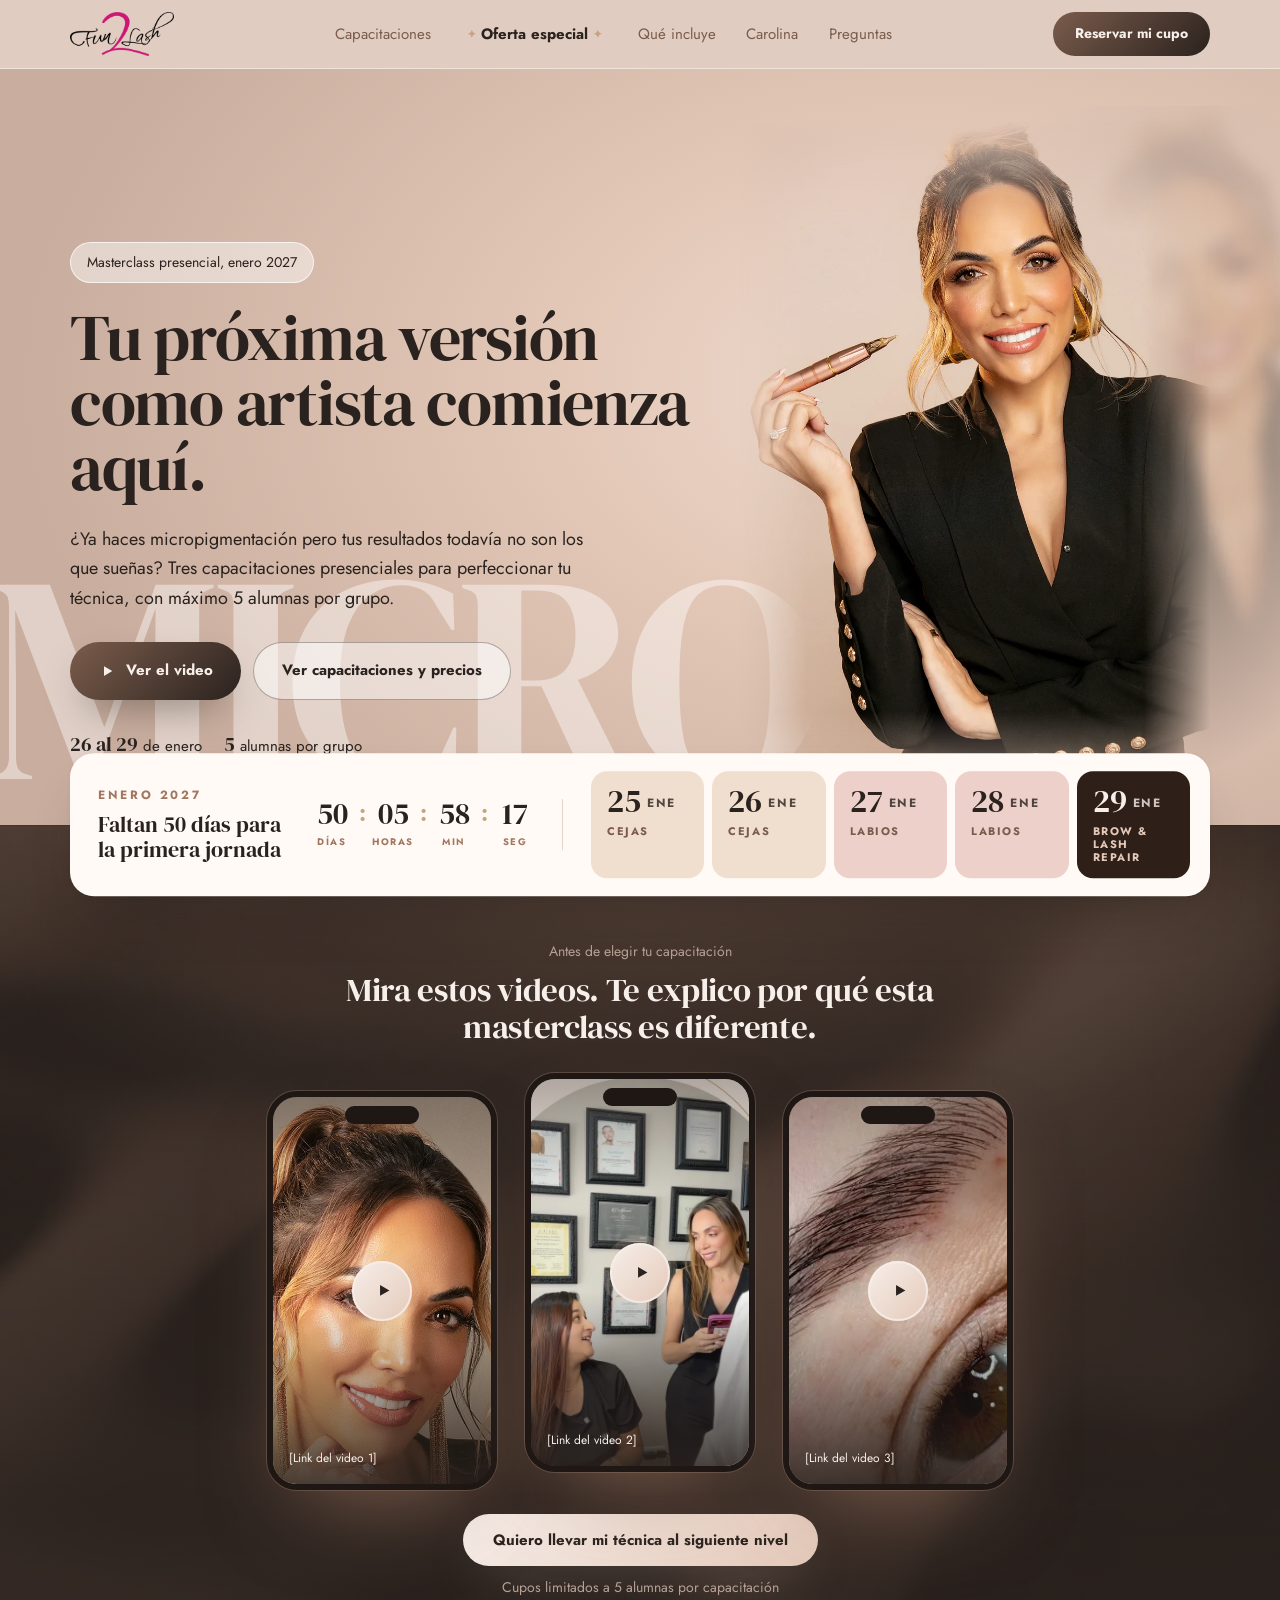
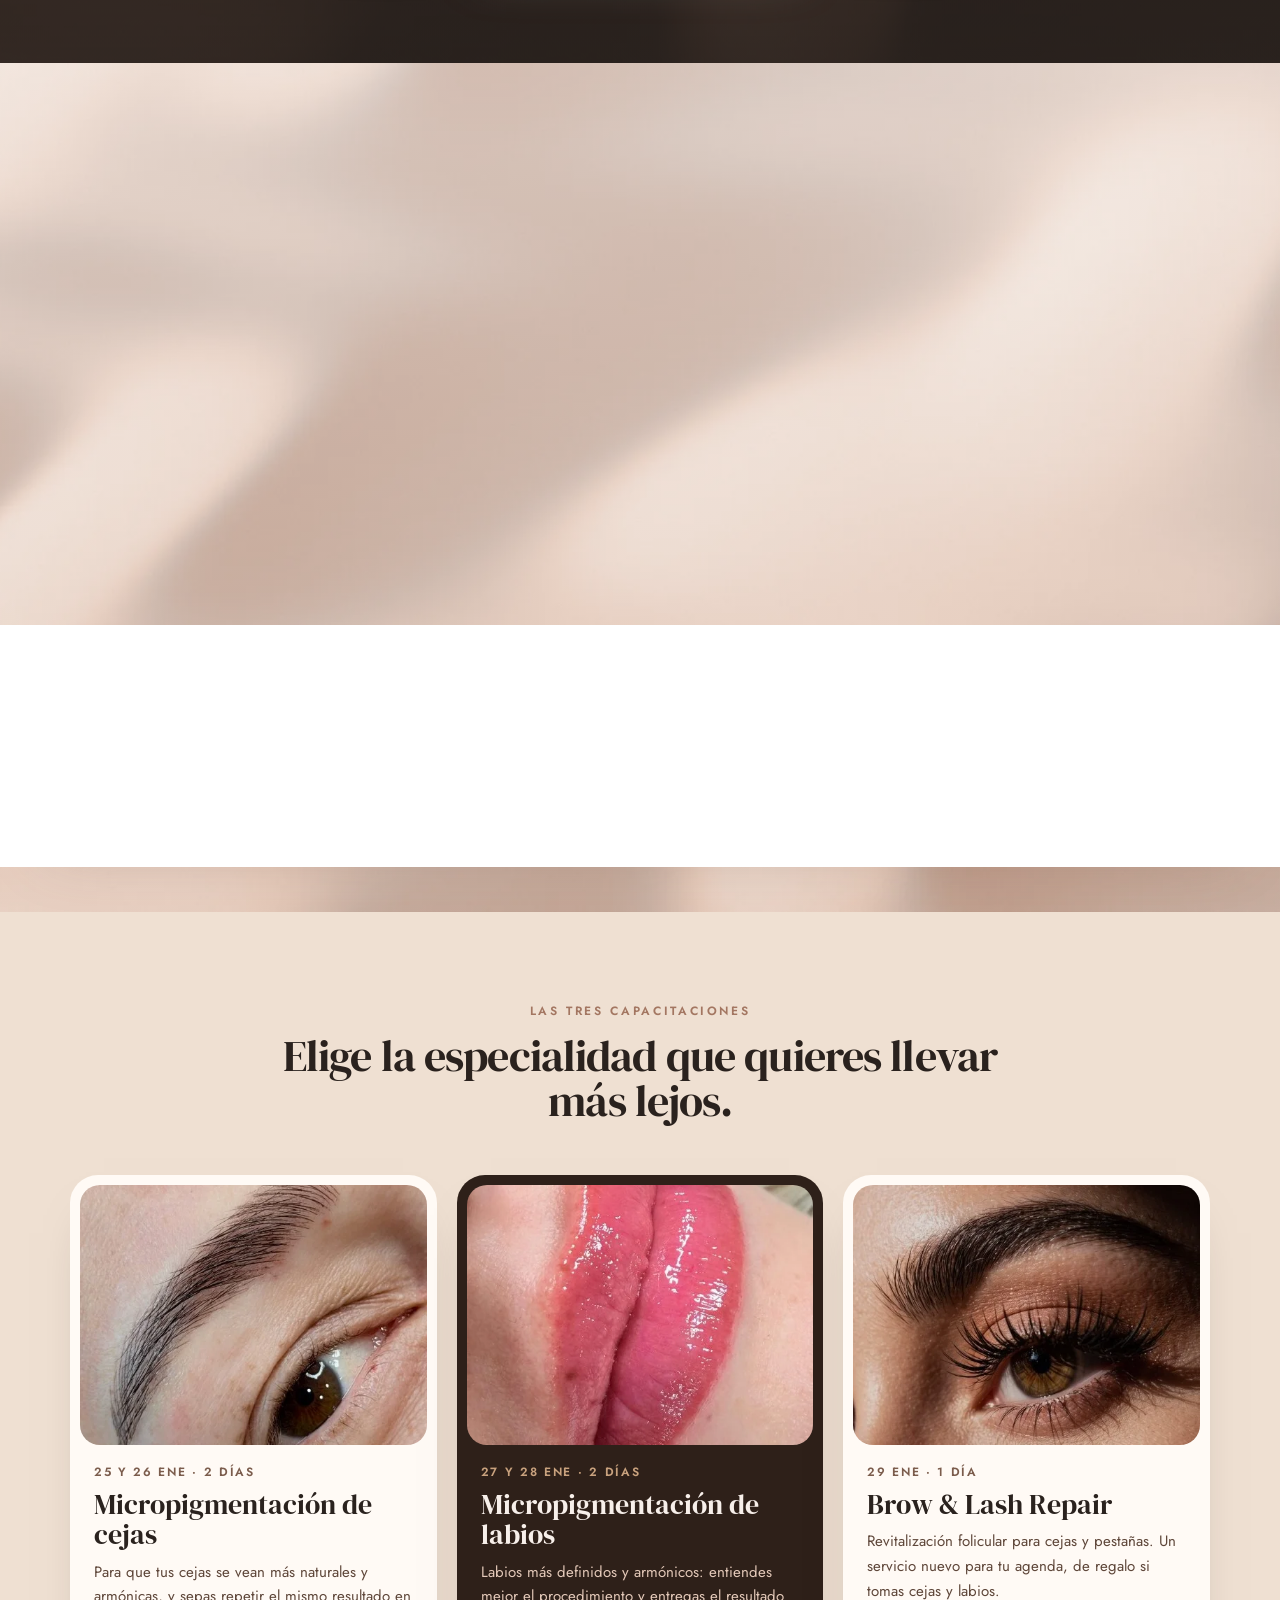
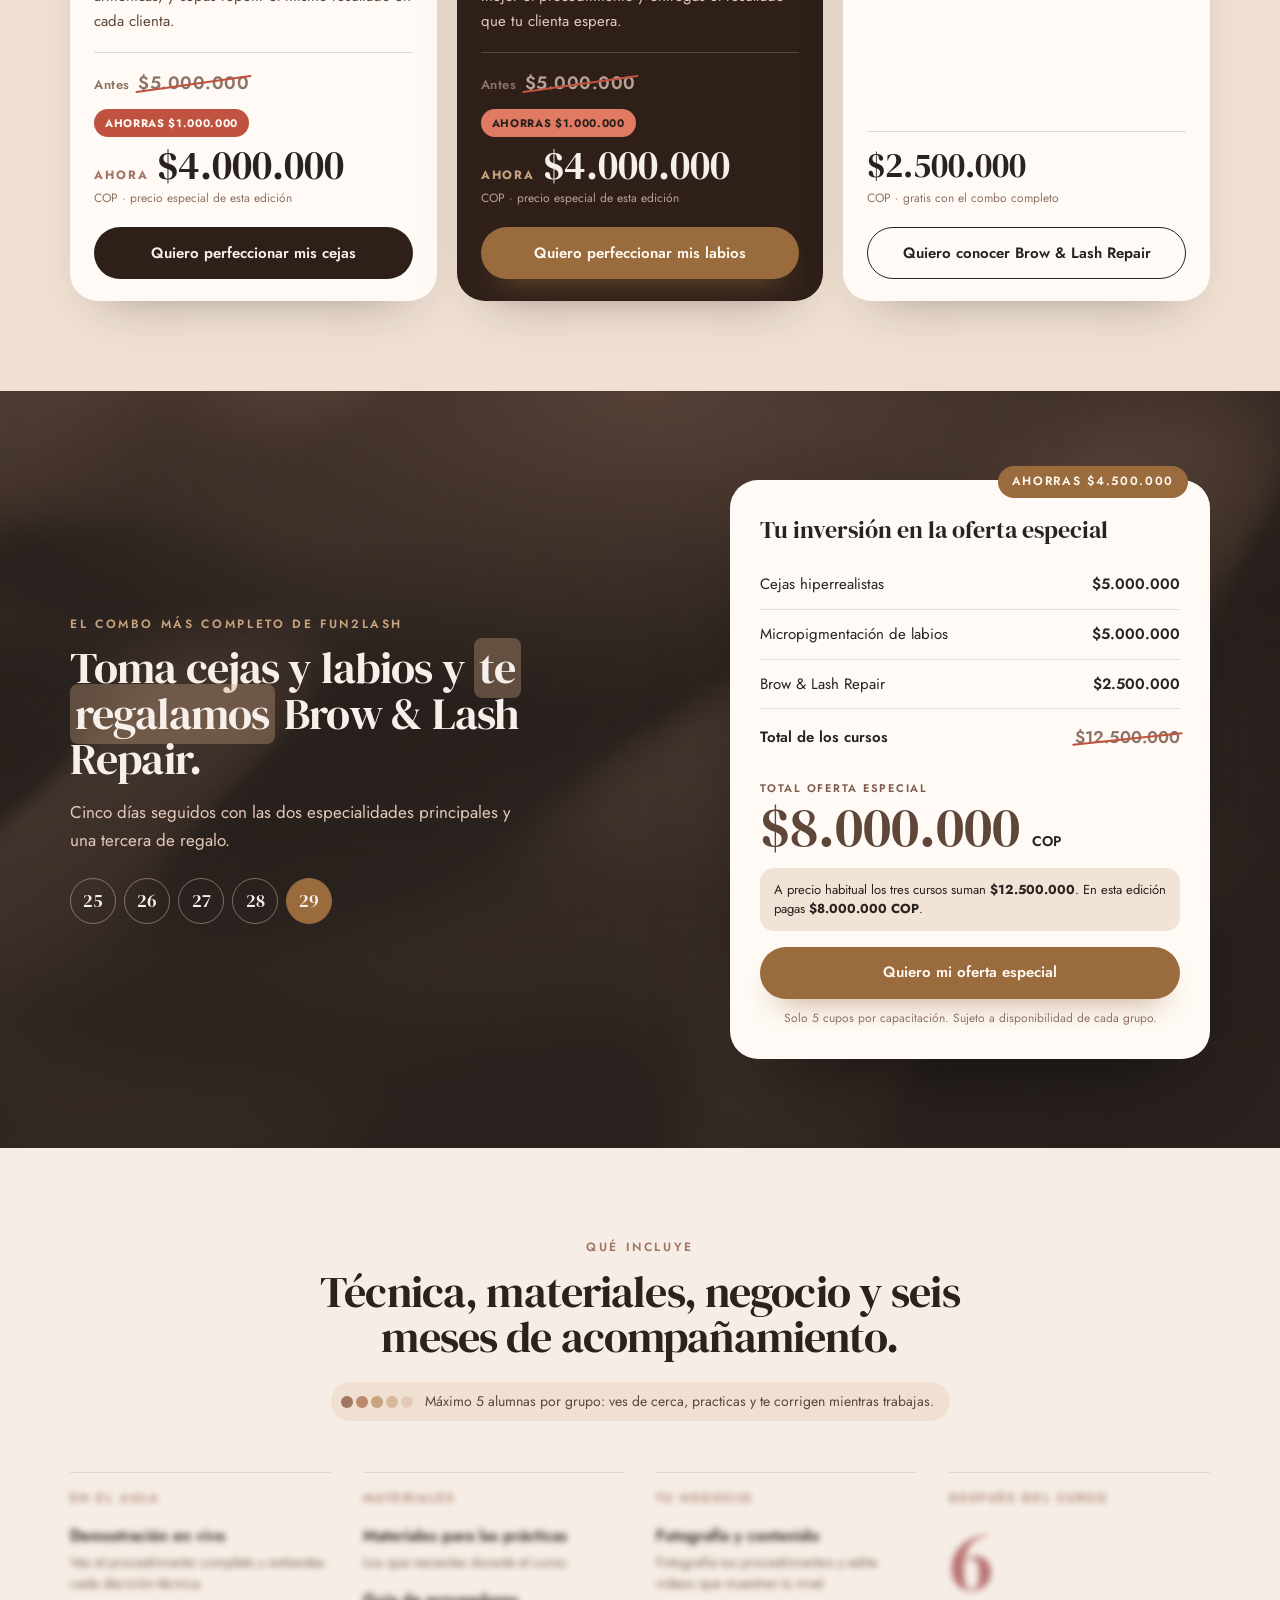
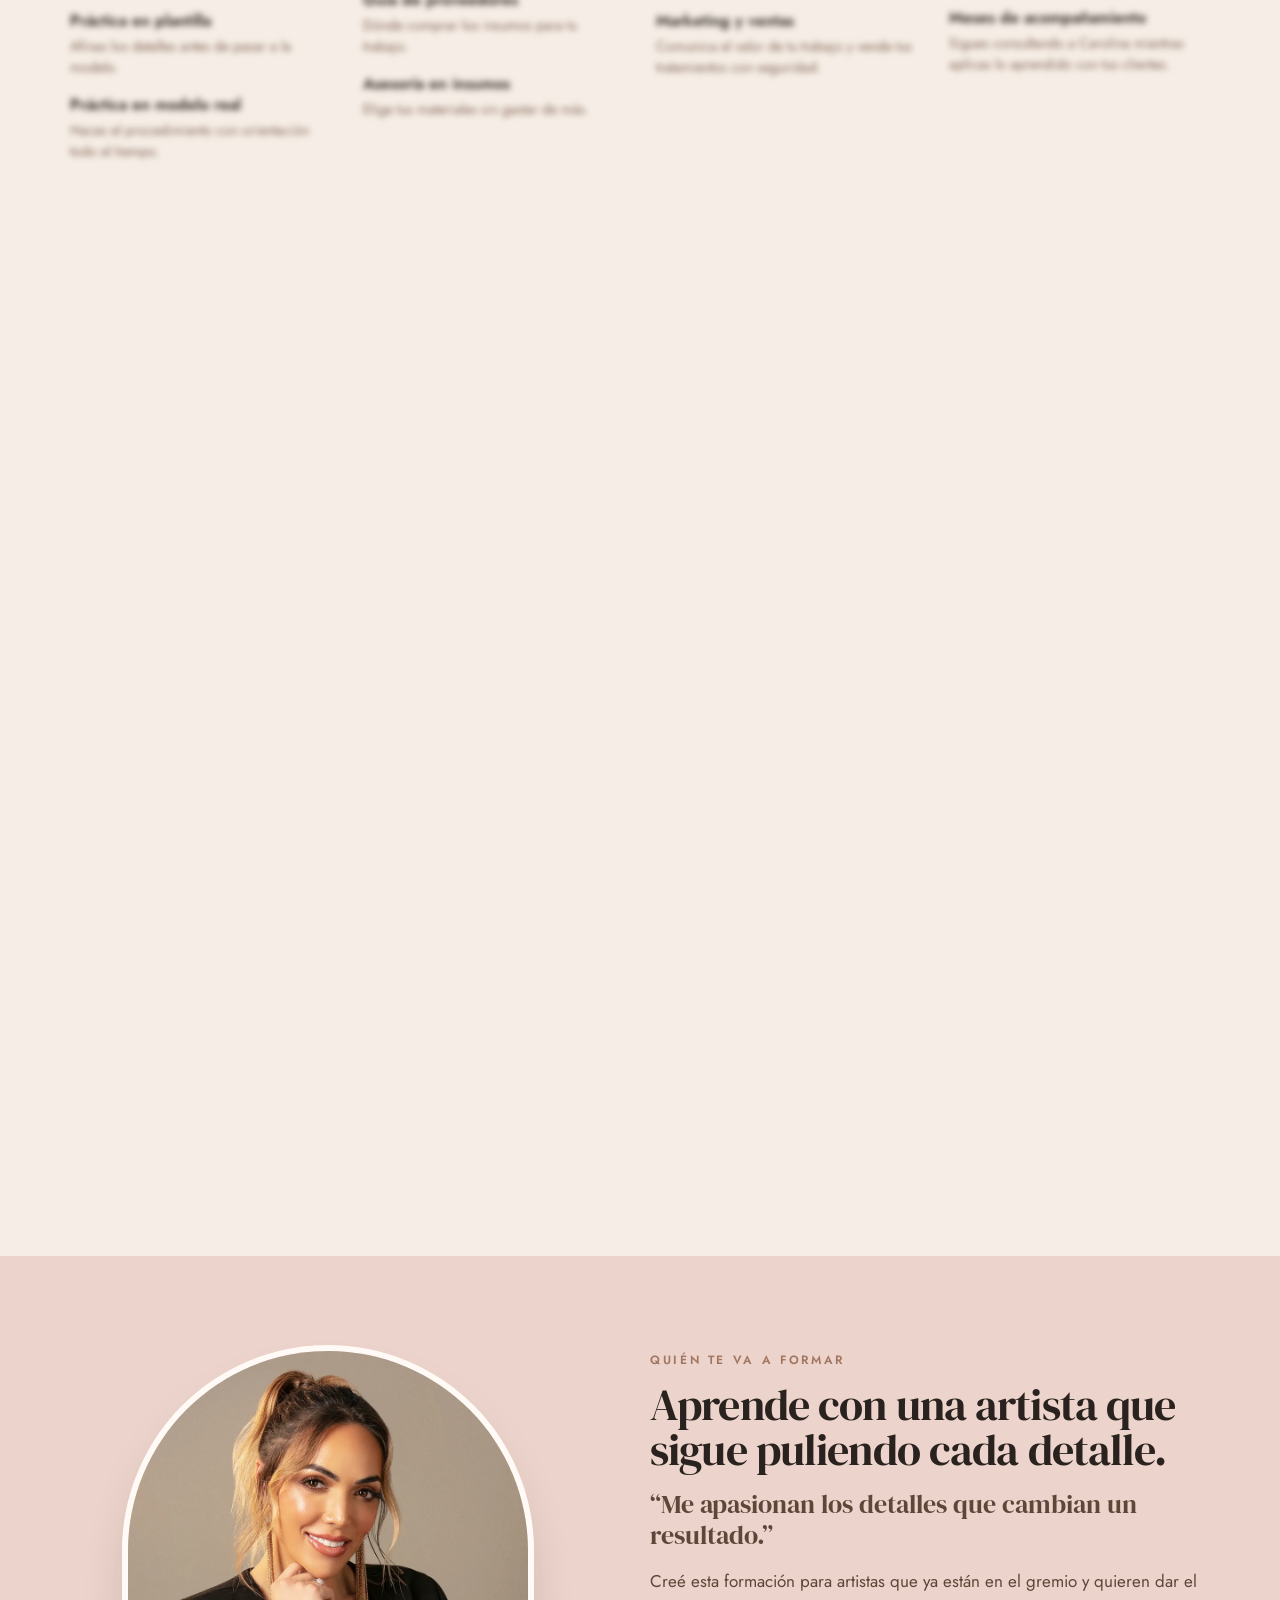
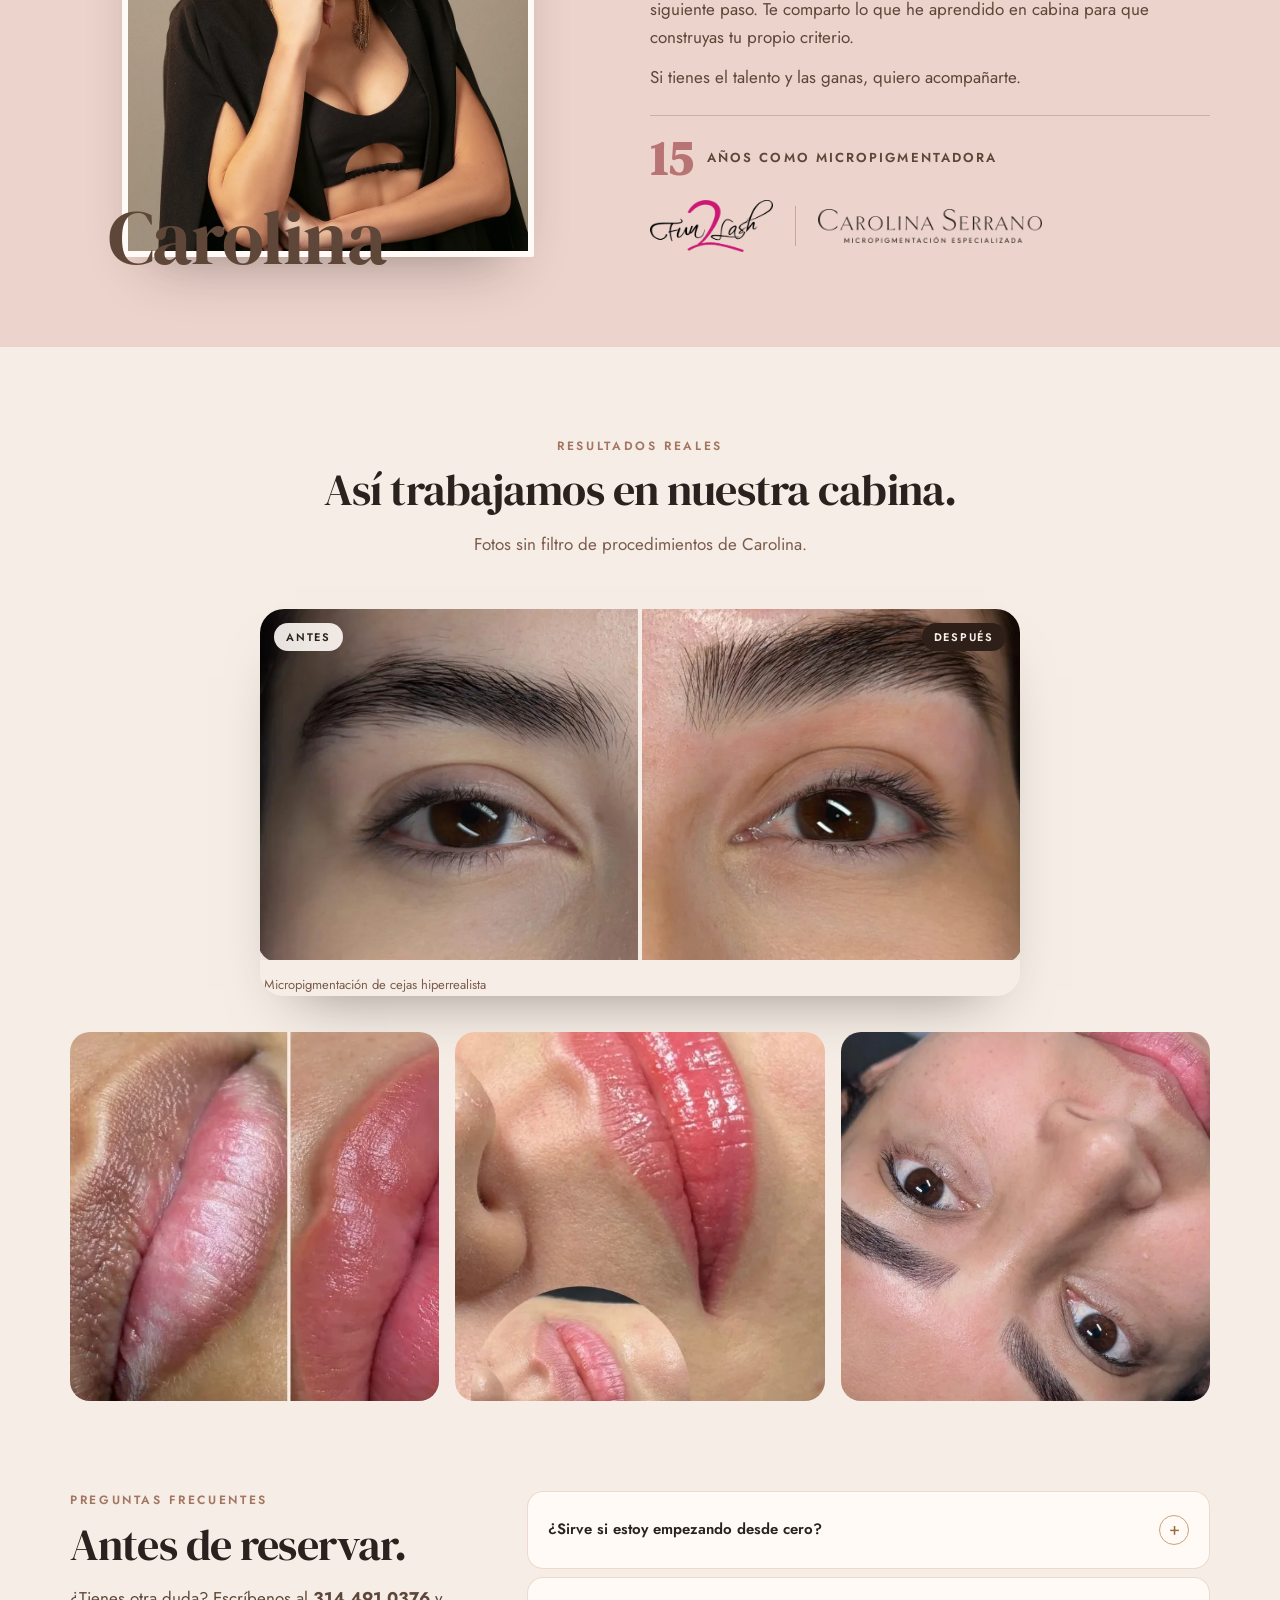
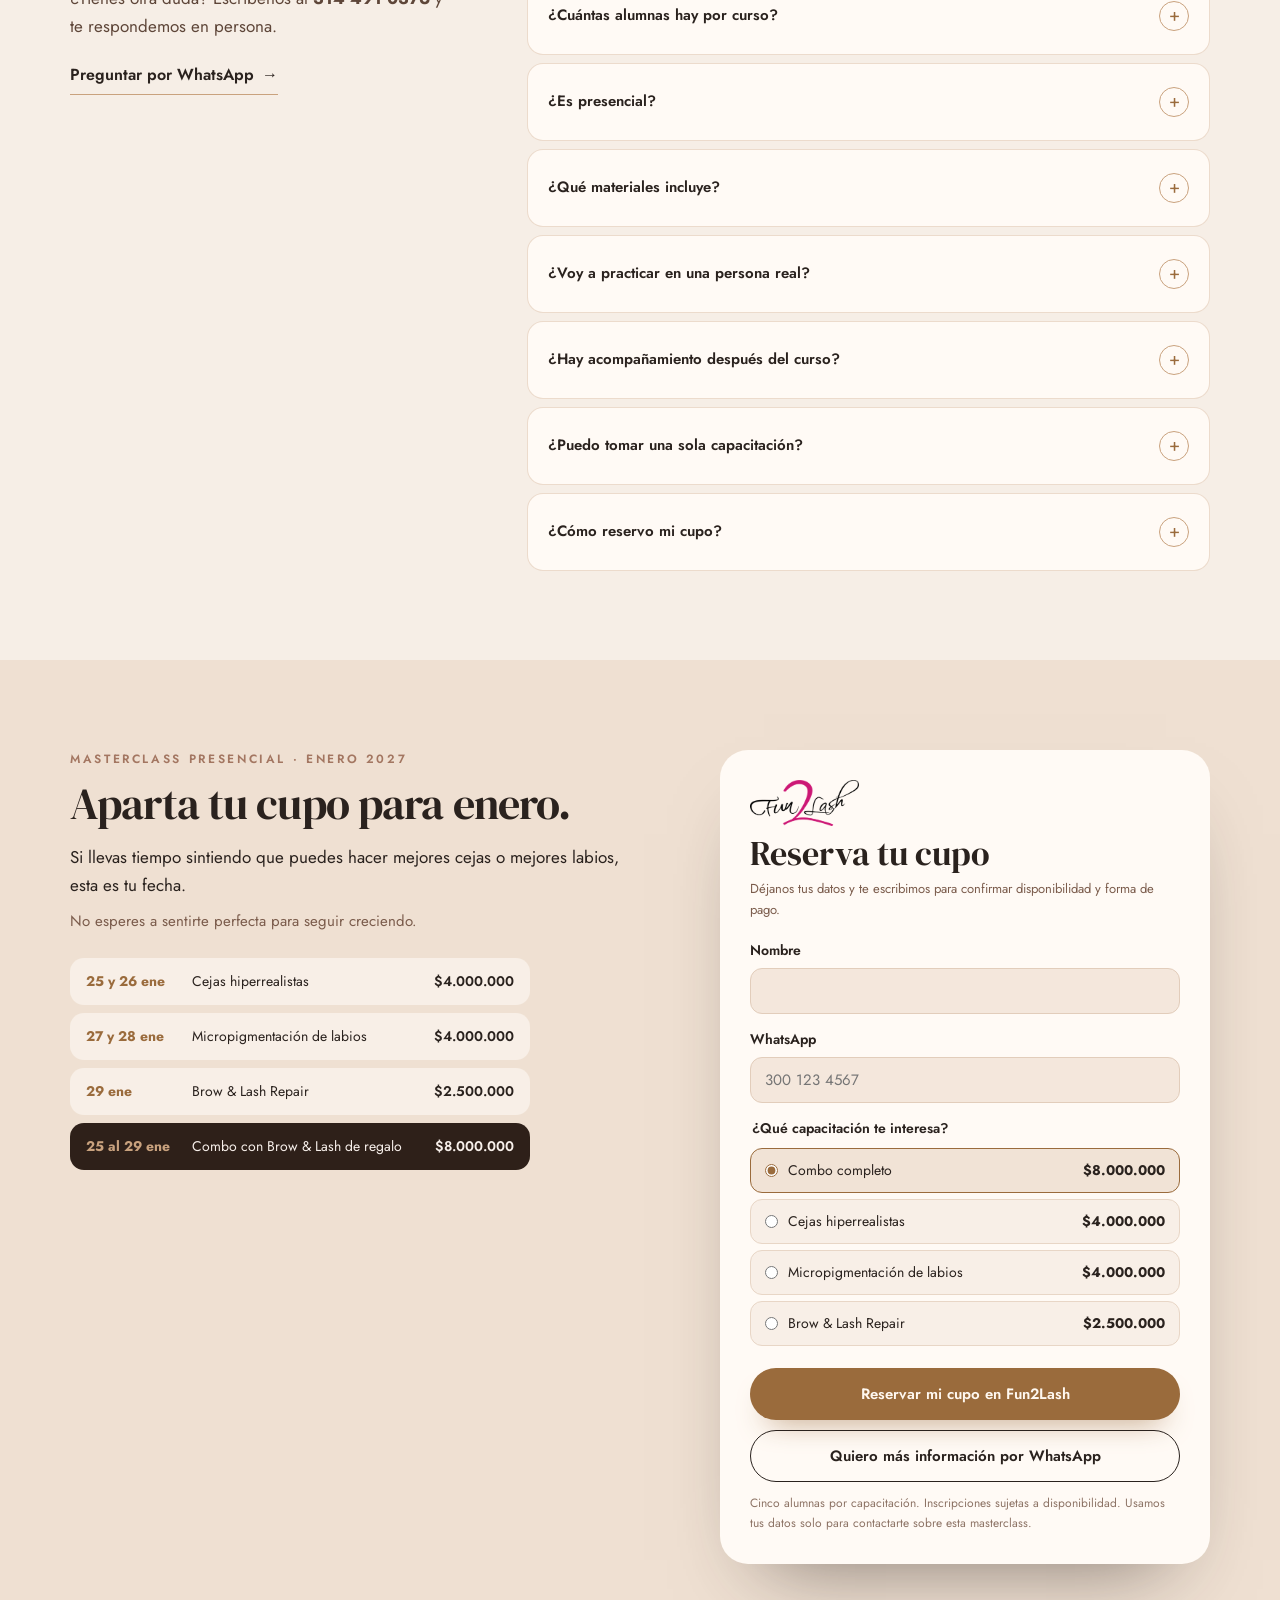
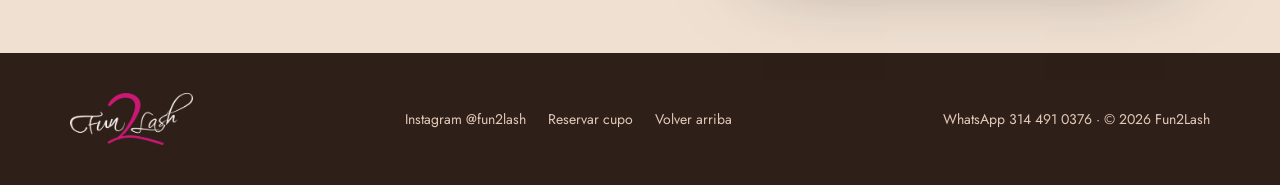
==== preview.html @ d931b9e0 "Preview: sección reservar con fechas de enero 2027 Co-Authored-By: Claude Opus 5.5 <noreply@anthropi" ====
<!doctype html>
<html lang="es">
<head>
<meta name="robots" content="noindex, nofollow">
<meta charset="utf-8">
<meta name="viewport" content="width=device-width, initial-scale=1">
<title>Masterclass FantuLash 2026 | Mira el video y reserva tu cupo</title>
<meta name="description" content="Masterclass presencial de micropigmentación de cejas hiperrealistas, labios y Brow &amp; Lash Repair. 26 al 30 de noviembre de 2026. Máximo 5 alumnas por grupo.">
<meta property="og:title" content="Masterclass FantuLash 2026">
<meta property="og:description" content="Tu próxima versión como artista comienza aquí. Máximo 5 alumnas por grupo.">
<meta property="og:image" content="https://katho-dsg.github.io/Carolina-Master-Class/img/carolina-hero.jpg">
<link rel="icon" href="img/logo-fun2lash.png">
<link rel="preload" as="image" href="img/carolina-hero.webp">
<meta name="theme-color" content="#2A221E">
<link rel="preconnect" href="https://fonts.googleapis.com">
<link rel="preconnect" href="https://fonts.gstatic.com" crossorigin="anonymous">
<link href="https://fonts.googleapis.com/css2?family=DM+Serif+Display:ital@0;1&amp;family=Jost:wght@400;500;600;700&amp;display=swap" rel="stylesheet">
<style>
body{margin:0;background:#2A221E}
a{color:#7B5C4C}a:hover{color:#2A221E}
a:focus-visible,button:focus-visible,summary:focus-visible{outline:2px solid #A37661;outline-offset:3px}
.fl-btn{transition:transform .25s ease, box-shadow .25s ease, filter .25s ease}
.fl-btn:hover{transform:translateY(-2px);filter:brightness(1.06)}
.fl-seda-clara{background-image:linear-gradient(180deg, rgba(247,239,234,.55), rgba(228,201,185,.35)), url("img/seda-clara.webp");background-size:cover;background-position:center}
.fl-seda-oscura{background-image:radial-gradient(ellipse 80% 60% at 50% 0%, rgba(123,92,76,.55), rgba(42,34,30,0) 70%), linear-gradient(180deg, rgba(42,34,30,.55), rgba(42,34,30,.85)), url("img/seda-oscura.webp");background-size:cover;background-position:center}
.fl-faq summary{list-style:none;cursor:pointer}
.fl-faq summary::-webkit-details-marker{display:none}
.fl-faq[open] .fl-plus{transform:rotate(45deg)}
.fl-plus{transition:transform .25s ease}
.fl-sticky{display:none}
@media (max-width:760px){.fl-sticky{display:flex !important}.fl-hide-sm{display:none !important}}
@media (prefers-reduced-motion:reduce){.fl-btn,.fl-plus{transition:none}.fl-btn:hover{transform:none}}
</style>
<style>
/* Menú del header */
.fl-nav{display:flex;align-items:center;gap:clamp(18px,2.4vw,36px)}
.fl-nav a.fl-nav-promo{font-weight:700;color:#2A221E}
.fl-nav-promo .fl-star{display:inline-block;margin:0 5px;font-size:11px;color:#C9A27E;vertical-align:1px;animation:flStar 2.4s ease-in-out infinite}
.fl-nav-promo .fl-star+.fl-star,.fl-nav-promo .fl-star:last-child{animation-delay:1.2s}
@keyframes flStar{0%,100%{opacity:1;transform:scale(1)}50%{opacity:.45;transform:scale(.75)}}
@media (prefers-reduced-motion:reduce){.fl-nav-promo .fl-star{animation:none}}
.fl-nav a{position:relative;padding:6px 0;font-size:15px;color:#7B5C4C;text-decoration:none;white-space:nowrap;transition:color .2s ease}
.fl-nav a::after{content:"";position:absolute;left:0;right:0;bottom:0;height:1.5px;background:#A37661;transform:scaleX(0);transform-origin:left;transition:transform .3s ease}
.fl-nav a:hover,.fl-nav a.is-active{color:#2A221E}
.fl-nav a:hover::after,.fl-nav a.is-active::after{transform:scaleX(1)}
@media (max-width:960px){.fl-head{flex-wrap:wrap;row-gap:6px}.fl-nav{order:3;width:100%;justify-content:space-between;gap:16px;overflow-x:auto;scrollbar-width:none;-webkit-mask-image:linear-gradient(90deg,#000 88%,transparent);mask-image:linear-gradient(90deg,#000 88%,transparent)}.fl-nav::-webkit-scrollbar{display:none}.fl-nav a{font-size:14px}}
@media (max-width:560px){.fl-nav{justify-content:flex-start;gap:20px;padding-right:24px}}
@media (prefers-reduced-motion:reduce){.fl-nav a,.fl-nav a::after{transition:none}}
/* Sección ¿Te identificas? — globos de chat */
.fl-chat{margin:0;padding:0 0 12px;list-style:none;display:flex;flex-direction:column;gap:16px}
.fl-bub{position:relative;box-sizing:border-box;max-width:76%;padding:10px 16px;border-radius:20px;background:rgba(255,255,255,.62);-webkit-backdrop-filter:blur(10px);backdrop-filter:blur(10px);box-shadow:0 14px 34px -22px rgba(123,92,76,.55)}
.fl-bub p{margin:0;font-family:'DM Serif Display',Georgia,serif;font-size:clamp(14px,1.02vw,15.5px);line-height:1.3;color:#2A221E}
.fl-bub-caro p{font-size:clamp(16px,1.25vw,18px)}
.fl-bub::after{content:"";position:absolute;top:100%;width:16px;height:10px;background:inherit;-webkit-backdrop-filter:blur(10px);backdrop-filter:blur(10px)}
.fl-bub-l{align-self:flex-start;border-bottom-left-radius:0}
.fl-bub-l::after{left:0;clip-path:polygon(0 0,100% 0,0 100%)}
.fl-bub-r{align-self:flex-end;border-bottom-right-radius:0;background:rgba(247,228,216,.78)}
.fl-bub-r p{color:#5E4639}
.fl-bub-r::after{right:0;clip-path:polygon(0 0,100% 0,100% 100%)}
.fl-bub-caro{margin-top:6px;max-width:84%;padding:14px 20px;background:#3A2C25;background-image:linear-gradient(135deg,#7B5C4C,#2A221E);box-shadow:0 24px 50px -26px rgba(42,34,30,.7)}
.fl-bub-caro::after{background:#2A221E}
.fl-bub-caro p{color:#F7EFEA}
.fl-bub-name{display:block;margin-bottom:4px;font-size:11px;font-weight:600;letter-spacing:.18em;text-transform:uppercase;color:#E4C9B9}
@media (max-width:560px){.fl-chat .fl-bub{max-width:min(86%, 300px)}.fl-chat .fl-bub-caro{max-width:96%}}
/* Sección La masterclass (complemento) */
.fl-arch{position:relative;width:clamp(240px,24vw,320px);aspect-ratio:706/884}
.fl-arch::before{content:"";position:absolute;inset:-18px 18px 18px -18px;border:1px solid #C9A27E;border-radius:999px 999px 6px 6px;pointer-events:none}
.fl-arch img{position:relative;display:block;width:100%;height:100%;object-fit:cover;border-radius:999px 999px 8px 8px;box-shadow:0 30px 60px -30px rgba(42,34,30,.45)}
.fl-mark-word{padding:0 .12em;border-radius:8px;background:#EAD7C4;-webkit-box-decoration-break:clone;box-decoration-break:clone}
.fl-link{display:inline-flex;align-items:center;gap:8px;padding-bottom:6px;border-bottom:1.5px solid #C9A27E;color:#2A221E;font-size:16px;font-weight:600;text-decoration:none;transition:gap .25s ease,border-color .25s ease}
.fl-link:hover{gap:14px;color:#2A221E;border-color:#7B5C4C}
@media (max-width:560px){.fl-arch{width:220px}}
/* ===== Secciones fusionadas ===== */
.fl-sec{padding:clamp(64px,7vw,104px) 24px}
.fl-wrap{max-width:1140px;margin:0 auto}
.fl-split{display:flex;flex-wrap:wrap;align-items:center;gap:40px clamp(40px,6vw,96px)}
.fl-head-c{text-align:center;max-width:760px;margin:0 auto clamp(32px,4vw,52px)}
.fl-eyebrow{margin:0 0 12px;font-size:12px;font-weight:600;letter-spacing:.22em;color:#A37661}
.fl-h2{margin:0 0 16px;font-family:'DM Serif Display',Georgia,serif;font-weight:400;font-size:clamp(32px,3.4vw,50px);line-height:1.04;letter-spacing:-.02em;color:#2A221E}
.fl-pill{display:inline-flex;align-items:center;justify-content:center;box-sizing:border-box;min-height:52px;padding:0 24px;border-radius:999px;font-size:15px;font-weight:600;text-decoration:none;text-align:center;border:1.5px solid transparent;cursor:pointer;font-family:inherit}
.fl-pill-dark{background:#2E2019;color:#F7EFEA}.fl-pill-dark:hover{color:#F7EFEA}
.fl-pill-gold{background:#9A6B3C;color:#FFF8F0;box-shadow:0 16px 30px -18px rgba(154,107,60,.9)}.fl-pill-gold:hover{color:#FFF8F0}
.fl-pill-line{background:transparent;border-color:#2A221E;color:#2A221E}.fl-pill-line:hover{color:#2A221E}
/* capacitaciones */
.fl-cards{display:grid;grid-template-columns:repeat(auto-fit,minmax(280px,1fr));gap:20px;align-items:stretch}
.fl-card{display:flex;flex-direction:column;padding:10px 10px 22px;border-radius:28px;background:#FFFAF5;box-shadow:0 24px 50px -34px rgba(42,34,30,.5)}
.fl-card img{display:block;width:100%;height:auto;aspect-ratio:4/3;object-fit:cover;border-radius:20px;margin-bottom:18px}
.fl-card>*:not(img){margin-left:14px;margin-right:14px}
.fl-card-date{margin-top:0;margin-bottom:6px;font-size:12px;font-weight:600;letter-spacing:.14em;color:#7B5C4C}
.fl-card h3{margin-top:0;margin-bottom:10px;font-family:'DM Serif Display',Georgia,serif;font-weight:400;font-size:28px;line-height:1.08}
.fl-card-txt{margin-top:0;margin-bottom:18px;font-size:15px;color:#5E4639;flex-grow:1}
.fl-card-price{padding-top:16px;margin-bottom:18px;border-top:1px solid rgba(123,92,76,.2)}
.fl-card-price s{font-size:14px;color:#8D7365}
.fl-card-price strong{font-family:'DM Serif Display',Georgia,serif;font-weight:400;font-size:34px;line-height:1}
.fl-card-price small{display:block;margin-top:4px;font-size:12px;color:#8D7365}
.fl-deal-top{display:flex;align-items:center;justify-content:space-between;gap:10px;flex-wrap:wrap;margin-bottom:8px}
.fl-deal-before{font-size:13px;font-weight:600;letter-spacing:.04em;color:#8D7365}
.fl-card-price .fl-deal-before s{position:relative;margin-left:4px;font-size:18px;font-weight:600;color:#8D7365;text-decoration:none}
.fl-deal-before s::after{content:"";position:absolute;left:-3px;right:-3px;top:52%;height:2px;border-radius:2px;background:#C0533F;transform:rotate(-8deg)}
.fl-deal-save{padding:5px 11px;border-radius:999px;background:#C0533F;color:#FFF7F2;font-size:11px;font-weight:700;letter-spacing:.06em;text-transform:uppercase;white-space:nowrap}
.fl-deal-now{display:flex;align-items:baseline;gap:8px}
.fl-deal-now span{font-size:12px;font-weight:700;letter-spacing:.16em;text-transform:uppercase;color:#A37661}
.fl-card-price .fl-deal-now strong{font-size:40px}
.fl-card-dark .fl-deal-now span{color:#C9A27E}.fl-card-dark .fl-card-price .fl-deal-before s{color:#B9A195}.fl-card-dark .fl-deal-save{background:#E07A62;color:#2A221E}
.fl-card-dark{background:#2E2019;color:#F7EFEA}
.fl-card-dark .fl-card-date{color:#C9A27E}.fl-card-dark .fl-card-txt{color:#E4C9B9}.fl-card-dark .fl-card-price{border-color:rgba(228,201,185,.2)}.fl-card-dark small,.fl-card-dark s{color:#B9A195}
/* combo */
.fl-mark-dark{background:rgba(201,162,126,.35)}
.fl-dots{display:flex;gap:8px;margin:0;padding:0;list-style:none}
.fl-dots li{display:flex;align-items:center;justify-content:center;width:44px;height:44px;border-radius:50%;border:1px solid rgba(228,201,185,.45);font-family:'DM Serif Display',Georgia,serif;font-size:18px;color:#F7EFEA}
.fl-dots li.is-gift{background:#9A6B3C;border-color:#9A6B3C}
.fl-invest{position:relative;flex:1 1 380px;min-width:0;max-width:420px;margin-left:auto;padding:30px;border-radius:28px;background:#FFFAF5;color:#2A221E;box-shadow:0 40px 80px -40px rgba(0,0,0,.6)}
.fl-save{position:absolute;top:-14px;right:22px;padding:6px 14px;border-radius:999px;background:#9A6B3C;color:#FFF8F0;font-size:12px;font-weight:600;letter-spacing:.14em}
.fl-invest h3{margin:0 0 10px;font-family:'DM Serif Display',Georgia,serif;font-weight:400;font-size:24px}
.fl-invest dl{margin:0 0 16px}
.fl-invest dl div{display:flex;justify-content:space-between;align-items:center;gap:12px;padding:12px 0;border-bottom:1px solid rgba(123,92,76,.18);font-size:15px}
.fl-invest dd{margin:0;text-align:right;font-weight:600}
.fl-invest dd s{display:block;font-size:12px;font-weight:400;color:#8D7365}
.fl-invest dd em{font-style:normal;letter-spacing:.12em;color:#3E7B4F}
.fl-invest dl div.fl-invest-sum{border-bottom:0;padding-top:14px;font-weight:600}
.fl-invest-sum dd s{display:inline;position:relative;font-size:17px;font-weight:600;color:#8D7365;text-decoration:none}
.fl-invest-sum dd s::after{content:"";position:absolute;left:-3px;right:-3px;top:52%;height:2px;border-radius:2px;background:#C0533F;transform:rotate(-6deg)}
.fl-invest-label{margin:0;font-size:11px;font-weight:600;letter-spacing:.16em;color:#7B5C4C}
.fl-invest-total{margin:2px 0 12px;font-family:'DM Serif Display',Georgia,serif;font-size:clamp(44px,4.4vw,60px);line-height:1;color:#5E4639}
.fl-invest-total small{font-family:'Jost',sans-serif;font-size:14px;font-weight:600;color:#2A221E}
.fl-invest-note{margin:0 0 16px;padding:12px 14px;border-radius:14px;background:#F1E3D6;font-size:13px;line-height:1.5}
.fl-invest-foot{margin:10px 0 0;text-align:center;font-size:12px;color:#8D7365}
/* incluye */
.fl-five{display:inline-flex;align-items:center;gap:12px;margin:6px 0 0;padding:8px 16px 8px 10px;border-radius:999px;background:#EFE0D2;font-size:14px;color:#5E4639;text-align:left}
.fl-seats{display:flex;gap:3px;flex:none}.fl-seats i{width:12px;height:12px;border-radius:50%;background:#A37661}.fl-seats i:nth-child(2){background:#B98A6E}.fl-seats i:nth-child(3){background:#C9A27E}.fl-seats i:nth-child(4){background:#D8B99C}.fl-seats i:nth-child(5){background:#E4C9B9}
/* Qué incluye: aparece por pasos con el scroll */
.fl-incjs .fl-col{position:relative;border-top-color:rgba(123,92,76,.16)}
.fl-incjs .fl-col::before{content:"";position:absolute;top:-1px;left:0;right:0;height:1px;background:#7B5C4C;transform:scaleX(0);transform-origin:left;transition:transform .9s cubic-bezier(.22,.7,.2,1)}
.fl-incjs .fl-col.is-on::before{transform:scaleX(1)}
.fl-incjs .fl-inc-it{opacity:0;transform:translate3d(0,18px,0);filter:blur(3px);transition:opacity .6s ease,transform .7s cubic-bezier(.22,.7,.2,1),filter .6s ease}
.fl-incjs .fl-inc-it.is-on{opacity:1;transform:none;filter:none}
.fl-pin>.fl-wrap{position:sticky}
.fl-logos{display:flex;align-items:center;flex-wrap:wrap;gap:14px 22px;margin-top:18px}.fl-logos img{display:block;width:auto;max-width:100%}
.fl-logos-sep{width:1px;height:40px;background:rgba(123,92,76,.35)}
@media (max-width:560px){.fl-logos{gap:14px 16px}.fl-logos img[src*="fun2lash"]{height:40px!important}.fl-logos img[src*="serrano"]{height:25px!important}.fl-logos-sep{height:32px}}
.fl-cols{display:grid;grid-template-columns:repeat(auto-fit,minmax(220px,1fr));gap:28px 32px}
.fl-col{border-top:1px solid #7B5C4C;padding-top:16px}
.fl-col-k{margin:0 0 14px;font-size:12px;font-weight:600;letter-spacing:.18em;color:#A37661}
.fl-col h3{margin:0 0 2px;font-size:16px;font-weight:600;color:#2A221E}
.fl-col p:not(.fl-col-k):not(.fl-big6){margin:0 0 14px;font-size:14px;line-height:1.5;color:#7B5C4C}
.fl-big6{margin:0 0 6px;font-family:'DM Serif Display',Georgia,serif;font-size:84px;line-height:.9;color:#B87474}
/* carolina */
.fl-caro-photo{position:relative;flex:1 1 320px;max-width:400px;margin:0 auto}
.fl-caro-photo img{display:block;width:100%;aspect-ratio:4/5;object-fit:cover;object-position:top;border:6px solid #FFFAF5;border-radius:999px 999px 10px 10px;box-shadow:0 30px 60px -30px rgba(42,34,30,.45)}
.fl-caro-name{position:absolute;left:-14px;bottom:-18px;margin:0;font-family:'DM Serif Display',Georgia,serif;font-size:clamp(56px,6vw,84px);line-height:1;letter-spacing:-.02em;color:#5E4639}
.fl-quote{margin:0 0 16px;font-family:'DM Serif Display',Georgia,serif;font-size:clamp(22px,2vw,28px);line-height:1.2;color:#5E4639}
.fl-years{display:flex;align-items:center;gap:14px;padding-top:18px;border-top:1px solid rgba(123,92,76,.3);font-size:13px;font-weight:600;letter-spacing:.16em;color:#5E4639}
.fl-years span{font-family:'DM Serif Display',Georgia,serif;font-size:48px;line-height:1;letter-spacing:0;color:#B87474}
/* resultados */
.fl-ba{display:grid;grid-template-columns:1fr 1fr;gap:4px;max-width:760px;margin:0 auto 36px;border-radius:24px;overflow:hidden;box-shadow:0 30px 60px -36px rgba(42,34,30,.55)}
.fl-ba div{position:relative}
.fl-ba img{display:block;width:100%;height:auto;aspect-ratio:1/0.93;object-fit:cover}
.fl-ba span{position:absolute;top:14px;left:14px;padding:5px 12px;border-radius:999px;background:rgba(255,250,245,.9);font-size:11px;font-weight:600;letter-spacing:.16em;color:#2A221E}
.fl-ba span.is-after{left:auto;right:14px;background:#2E2019;color:#F7EFEA}
.fl-ba figcaption{grid-column:1/-1;padding:10px 4px 0;background:#F6EEE6;font-size:13px;color:#7B5C4C}
.fl-gallery{display:grid;grid-template-columns:repeat(3,minmax(0,1fr));gap:16px}
.fl-gallery figure{margin:0}
.fl-gallery img{display:block;width:100%;height:auto;aspect-ratio:1/1;object-fit:cover;border-radius:20px}
.fl-gallery figcaption{margin-top:8px;text-align:center;font-size:13px;color:#7B5C4C}
/* preguntas */
.fl-faqs{display:flex;flex-direction:column;gap:8px}
.fl-faqs .fl-faq{border-radius:16px;background:#FFFAF5;border:1px solid rgba(201,162,126,.35)}
.fl-faqs summary{display:flex;justify-content:space-between;align-items:center;gap:16px;min-height:56px;padding:10px 20px;font-size:15px;font-weight:600;color:#2A221E}
.fl-faqs .fl-plus{flex:none;display:flex;align-items:center;justify-content:center;width:28px;height:28px;border-radius:50%;border:1px solid #C9A27E;color:#9A6B3C;font-size:18px;font-weight:400}
.fl-faqs details p{margin:0;padding:0 20px 18px;font-size:15px;color:#5E4639}
/* reserva */
.fl-prices{margin:0;padding:0;list-style:none;display:flex;flex-direction:column;gap:8px;max-width:460px}
.fl-prices li{display:grid;grid-template-columns:96px 1fr auto;align-items:center;gap:10px;padding:12px 16px;border-radius:14px;background:#F8EFE7;font-size:14px}
.fl-prices b{color:#9A6B3C}.fl-prices strong{font-weight:600}
.fl-prices li.is-combo{background:#2E2019;color:#F7EFEA}.fl-prices li.is-combo b{color:#C9A27E}
.fl-form{flex:1 1 380px;min-width:0;max-width:430px;margin-left:auto;padding:30px;border-radius:28px;background:#FFFAF5;box-shadow:0 40px 80px -44px rgba(42,34,30,.6)}
.fl-form h3{margin:0 0 6px;font-family:'DM Serif Display',Georgia,serif;font-weight:400;font-size:34px;line-height:1.05}
.fl-form-sub{margin:0 0 18px;font-size:13px;color:#7B5C4C}
.fl-form label{display:block;margin:0 0 6px;font-size:14px;font-weight:600}
.fl-form input[type=text],.fl-form input[type=tel]{box-sizing:border-box;width:100%;height:46px;margin-bottom:14px;padding:0 14px;border:1px solid #E2CDBB;border-radius:12px;background:#F4E7DC;font:inherit;font-size:15px;color:#2A221E}
.fl-form input:focus{outline:2px solid #C9A27E;outline-offset:1px}
.fl-form fieldset{margin:0 0 16px;padding:0;border:0}
.fl-form legend{margin-bottom:8px;font-size:14px;font-weight:600}
.fl-opt{display:flex!important;align-items:center;gap:10px;margin:0 0 6px!important;padding:10px 14px;border:1px solid #E8D6C6;border-radius:12px;background:#F8EFE7;font-weight:400!important;cursor:pointer}
.fl-opt span{flex:1;font-size:14px}.fl-opt b{font-size:14px}
.fl-opt input{accent-color:#9A6B3C;margin:0}
.fl-opt:has(input:checked){border-color:#9A6B3C;background:#F1E3D6}
.fl-form-err{margin:0 0 10px;font-size:13px;color:#A23B3B}
.fl-form-foot{margin:12px 0 0;font-size:12px;color:#8D7365}
/* footer */
.fl-foot{display:flex;flex-wrap:wrap;align-items:center;justify-content:space-between;gap:16px 28px;font-size:14px}
.fl-foot nav{display:flex;flex-wrap:wrap;gap:8px 22px}
.fl-foot a{color:#E4C9B9;text-decoration:none}.fl-foot a:hover{color:#FFFAF5}
.fl-foot p{margin:0}
@media (max-width:760px){.fl-gallery{grid-template-columns:1fr 1fr}.fl-gallery figure:last-child{grid-column:1/-1}.fl-invest,.fl-form{margin-left:0;max-width:none}.fl-prices li{grid-template-columns:1fr auto}.fl-prices b{grid-column:1/-1;font-size:12px}.fl-caro-name{left:0}}
.fl-band{margin:clamp(56px,4vw,64px) -24px 0;padding:0 24px;background:#FFFFFF;box-shadow:0 30px 60px -50px rgba(123,92,76,.35)}
.fl-band-in{max-width:1140px;margin:0 auto;display:flex;flex-wrap:wrap;align-items:center;gap:24px clamp(36px,4vw,64px);padding:32px 0 32px clamp(0px,5vw,72px)}
.fl-photo-card{flex:none;margin:-80px 0 -80px;padding:0;background:none;box-shadow:none}
.fl-photo-card .fl-arch{width:clamp(200px,16vw,250px)}
.fl-photo-card .fl-arch::before{inset:-12px 12px 12px -12px}
.fl-photo-card .fl-arch img{box-shadow:0 30px 60px -30px rgba(42,34,30,.5)}
@media (max-width:760px){.fl-band{margin-top:72px}.fl-band-in{padding:0 0 40px;justify-content:center}.fl-photo-card{margin:-56px 0 0}.fl-photo-card .fl-arch{width:220px}}
.fl-band-txt{container-type:inline-size}
.fl-band-title{white-space:nowrap;font-size:min(32px,calc(100cqw / 16.6))}
/* Videos verticales (formato celular) */
.fl-phones{display:flex;justify-content:center;align-items:center;gap:clamp(16px,2.2vw,32px);max-width:880px;margin:0 auto;padding-top:22px}
.fl-phone{position:relative;flex:0 0 auto;width:clamp(200px,17vw,260px);aspect-ratio:9/16;border-radius:30px;overflow:hidden;background:#3A2E28;border:6px solid #1E1714;box-shadow:0 40px 90px -36px rgba(163,118,97,.7),0 0 0 1px rgba(228,201,185,.2);transition:transform .35s cubic-bezier(.22,.7,.2,1)}
.fl-phone:nth-child(2){transform:translateY(-18px)}
.fl-phone:hover{transform:translateY(-6px)}.fl-phone:nth-child(2):hover{transform:translateY(-24px)}
.fl-phone img{position:absolute;inset:0;width:100%;height:100%;object-fit:cover}
.fl-phone::after{content:"";position:absolute;inset:0;background:linear-gradient(180deg,rgba(42,34,30,.35) 0%,rgba(42,34,30,0) 30%,rgba(42,34,30,0) 55%,rgba(42,34,30,.85) 100%);pointer-events:none}
.fl-phone-notch{position:absolute;z-index:2;top:9px;left:50%;transform:translateX(-50%);width:34%;height:18px;border-radius:999px;background:#1E1714}
.fl-phone-play{position:absolute;z-index:2;left:50%;top:50%;transform:translate(-50%,-50%);width:60px;height:60px;border-radius:50%;border:0;background:linear-gradient(135deg,#F7EFEA,#E4C9B9);display:flex;align-items:center;justify-content:center;cursor:pointer;box-shadow:0 0 0 8px rgba(228,201,185,.18)}
.fl-phone-play svg{width:36%;height:36%;margin-left:6%}
.fl-phone-cap{position:absolute;z-index:2;left:16px;right:16px;bottom:16px;margin:0;text-align:left;font-size:12px;color:#F7EFEA}
@media (max-width:760px){.fl-phones{justify-content:flex-start;overflow-x:auto;scroll-snap-type:x mandatory;padding:24px 24px 8px;margin:0 -24px;scrollbar-width:none}.fl-phones::-webkit-scrollbar{display:none}.fl-phone{width:62vw;max-width:240px;scroll-snap-align:center}.fl-phone:nth-child(2),.fl-phone:nth-child(2):hover,.fl-phone:hover{transform:none}}
/* Tarjeta de fechas */
.fl-dnum{display:block;font-family:'DM Serif Display',Georgia,serif;font-weight:400;font-size:32px;line-height:1;color:inherit}
.fl-dmes{margin-left:6px;font-family:'Jost','Century Gothic',sans-serif;font-size:12px;font-weight:700;letter-spacing:.14em;vertical-align:.35em;opacity:.8}
.fl-dlab{display:block;margin-top:8px;font-size:11px;font-weight:700;letter-spacing:.14em;text-transform:uppercase;color:#7B5C4C;line-height:1.2}
.fl-dates-grid li{color:#2A221E;transition:transform .25s ease}
.fl-timer{flex:none;display:flex;align-items:flex-start;gap:4px;padding:0 24px 0 0;border-right:1px solid rgba(163,118,97,.28)}
.fl-tu{min-width:46px;text-align:center}
.fl-tn{display:block;font-family:'DM Serif Display',Georgia,serif;font-size:30px;line-height:1;color:#2A221E;font-variant-numeric:tabular-nums}
.fl-tl{display:block;margin-top:6px;font-size:9.5px;font-weight:700;letter-spacing:.16em;text-transform:uppercase;color:#A37661}
.fl-tsep{font-family:'DM Serif Display',Georgia,serif;font-size:24px;line-height:1.15;color:#C9A27E;animation:flBlink 1s steps(2,start) infinite}
@keyframes flBlink{to{visibility:hidden}}
@media (prefers-reduced-motion:reduce){.fl-tsep{animation:none}}
.fl-dates-grid li:hover{transform:translateY(-3px)}
@media (max-width:860px){.fl-dates{flex-direction:column;align-items:stretch!important;padding:18px!important}.fl-countdown br{display:none}.fl-timer{border-right:0;padding:0;justify-content:flex-start}}
@media (max-width:860px){#video{padding-top:calc(clamp(40px,4vw,64px) + 142px)!important}}
@media (max-width:560px){.fl-dates-grid{gap:5px!important}.fl-dates-grid li{padding:10px 6px!important;text-align:center}.fl-dnum{font-size:22px}.fl-dmes{display:block;margin:3px 0 0;font-size:8.5px;letter-spacing:.08em;vertical-align:0}.fl-dlab{font-size:8.5px;letter-spacing:.06em;margin-top:5px}.fl-countdown{font-size:19px!important}}
</style>
<style>html{scroll-behavior:smooth}section[id],#combo{scroll-margin-top:120px}@media (prefers-reduced-motion:reduce){html{scroll-behavior:auto}}</style>
<link rel="stylesheet" href="anim.css">
</head>
<body>
<div style="width: 100%; background: #2A221E; color: #2A221E; font-family: 'Jost', 'Century Gothic', sans-serif; font-size: 17px; line-height: 1.65; overflow-x: clip;">

<!-- HEADER -->
<header style="position: sticky; top: 0; z-index: 20; background: rgba(234, 214, 202, 0.95); backdrop-filter: blur(14px); -webkit-backdrop-filter: blur(14px); border-bottom: 1px solid rgba(255, 255, 255, 0.45);">
<div class="fl-head" style="max-width: 1140px; margin: 0 auto; padding: 12px 24px; display: flex; align-items: center; justify-content: space-between; gap: 20px;">
<a href="#inicio" style="display: flex; align-items: center; text-decoration: none;"><img src="img/logo-fun2lash.png" alt="Fun2Lash, ir al inicio" style="display: block; height: 44px; width: auto;"></a>
<nav class="fl-nav" aria-label="Secciones de la página">
<a href="#capacitaciones">Capacitaciones</a>
<a href="#combo" class="fl-nav-promo"><span class="fl-star" aria-hidden="true">✦</span>Oferta especial<span class="fl-star" aria-hidden="true">✦</span></a>
<a href="#incluye">Qué incluye</a>
<a href="#carolina">Carolina</a>
<a href="#preguntas">Preguntas</a>
</nav>
<a href="#reservar" class="fl-btn" style="display: inline-flex; align-items: center; justify-content: center; min-height: 44px; padding: 0 22px; border-radius: 999px; background: linear-gradient(135deg, #7B5C4C, #2A221E); color: #F7EFEA; font-size: 14px; font-weight: 700; text-decoration: none; white-space: nowrap;">Reservar mi cupo</a>
</div>
</header>

<!-- 1. HERO -->
<section id="inicio" class="fl-hero" style="position: relative; overflow: hidden; background: radial-gradient(ellipse 70% 80% at 72% 42%, #EDDACE 0%, #E4C9B9 38%, #C9AE9F 100%);">
<p aria-hidden="true" class="fl-ghost" style="position: absolute; left: -1vw; bottom: 4%; margin: 0; font-family: 'DM Serif Display', Georgia, serif; font-size: clamp(120px, 23vw, 360px); line-height: 0.8; letter-spacing: -0.03em; color: rgba(255, 255, 255, 0.42); white-space: nowrap; pointer-events: none; user-select: none;">MICRO</p>
<div style="position: relative; max-width: 1140px; margin: 0 auto; padding: clamp(40px, 4vw, 64px) 24px 0; display: flex; flex-wrap: wrap; align-items: flex-end; gap: 24px;">
<div style="flex: 1 1 520px; min-width: 0; padding-bottom: clamp(48px, 5vw, 88px);">
<p class="fl-hero-in" style="display: inline-flex; margin: 0 0 22px; padding: 8px 16px; border-radius: 999px; background: rgba(255, 255, 255, 0.45); border: 1px solid rgba(255, 255, 255, 0.7); font-size: 14px; color: #2A221E;">Masterclass presencial, enero 2027</p>
<h1 class="fl-words" style="margin: 0; font-family: 'DM Serif Display', Georgia, serif; font-weight: 400; font-size: clamp(44px, 5vw, 76px); line-height: 1.02; letter-spacing: -0.02em; color: #2A221E; margin-bottom: 24px;">Tu próxima versión como artista comienza aquí.</h1>
<p class="fl-hero-in" style="margin: 0 0 28px; max-width: 30em; font-size: 18px; color: #2A221E;">¿Ya haces micropigmentación pero tus resultados todavía no son los que sueñas? Tres capacitaciones presenciales para perfeccionar tu técnica, con máximo 5 alumnas por grupo.</p>
<div class="fl-hero-in" style="display: flex; flex-wrap: wrap; gap: 12px; margin-bottom: 28px;">
<a href="#video" class="fl-btn" style="display: inline-flex; align-items: center; justify-content: center; gap: 10px; min-height: 56px; padding: 0 28px; border-radius: 999px; background: linear-gradient(135deg, #7B5C4C, #2A221E); color: #F7EFEA; font-size: 15px; font-weight: 700; text-decoration: none; box-shadow: 0 18px 40px -18px rgba(42, 34, 30, 0.7);"><svg viewBox="0 0 24 24" aria-hidden="true" style="width: 18px; height: 18px;"><path d="M8 5.5 v13 l11 -6.5 z" fill="#F7EFEA"></path></svg>Ver el video</a>
<a href="#capacitaciones" class="fl-btn" style="display: inline-flex; align-items: center; justify-content: center; min-height: 56px; padding: 0 28px; border-radius: 999px; background: rgba(255, 255, 255, 0.5); border: 1px solid rgba(42, 34, 30, 0.35); color: #2A221E; font-size: 15px; font-weight: 700; text-decoration: none;">Ver capacitaciones y precios</a>
</div>
<ul class="fl-hero-in" style="margin: 0; padding: 0; list-style: none; display: flex; flex-wrap: wrap; gap: 8px 22px; font-size: 15px; color: #2A221E;">
<li><strong style="font-family: 'DM Serif Display', Georgia, serif; font-size: 20px; font-weight: 400;">26 al 29</strong> de enero</li>
<li><strong style="font-family: 'DM Serif Display', Georgia, serif; font-size: 20px; font-weight: 400;">5</strong> alumnas por grupo</li>
</ul>
</div>
<div class="fl-hero-media" style="position: relative; flex: 1 1 380px; min-width: 0; max-width: 470px; margin: 0 auto; align-self: flex-end;">
<img src="img/carolina-eco.webp" alt="" aria-hidden="true" class="fl-hide-sm fl-eco" style="position: absolute; left: 34%; top: -2%; width: 112%; max-width: none; opacity: 0.45; -webkit-mask-image: radial-gradient(ellipse 60% 60% at 50% 40%, #000 30%, transparent 75%); mask-image: radial-gradient(ellipse 60% 60% at 50% 40%, #000 30%, transparent 75%); pointer-events: none; z-index: 0;">
<img src="img/carolina-hero.webp" alt="Carolina, formadora de la Masterclass, sosteniendo su dermógrafo" class="fl-hero-photo" style="position: relative; z-index: 1; display: block; width: 100%; height: auto; -webkit-mask-image: linear-gradient(to right, transparent 0%, #000 14%, #000 86%, transparent 100%), linear-gradient(to bottom, transparent 0%, #000 16%, #000 84%, transparent 100%); -webkit-mask-composite: source-in; mask-image: linear-gradient(to right, transparent 0%, #000 14%, #000 86%, transparent 100%), linear-gradient(to bottom, transparent 0%, #000 16%, #000 84%, transparent 100%); mask-composite: intersect;">
</div>
</div>
</section>

<!-- FECHAS (tarjeta flotante entre el hero y el video) -->
<div class="fl-dates-wrap" style="position: relative; z-index: 6; height: 0; padding: 0 24px;">
<div class="fl-dates fl-hero-in" style="box-sizing: border-box; max-width: 1140px; margin: 0 auto; transform: translateY(-50%); display: flex; align-items: center; gap: 16px 28px; padding: 18px 20px 18px 28px; border-radius: 24px; background: #FFFAF5; box-shadow: 0 30px 60px -28px rgba(42, 34, 30, 0.45), 0 2px 6px rgba(42, 34, 30, 0.06);">
<div class="fl-dates-txt" style="flex: none;">
<p style="margin: 0 0 6px; font-size: 12px; font-weight: 700; letter-spacing: 0.22em; color: #A37661;">ENERO 2027</p>
<p class="fl-countdown" style="margin: 0; font-family: 'DM Serif Display', Georgia, serif; font-weight: 400; font-size: 22px; line-height: 1.15; color: #2A221E;">Faltan <span class="fl-days">79</span> días para <br>la primera jornada</p>
</div>
<div class="fl-timer" role="timer" aria-label="Cuenta regresiva para la primera jornada"><span class="fl-tu"><span class="fl-tn" data-t="d">79</span><span class="fl-tl">Días</span></span><span class="fl-tsep" aria-hidden="true">:</span><span class="fl-tu"><span class="fl-tn" data-t="h">00</span><span class="fl-tl">Horas</span></span><span class="fl-tsep" aria-hidden="true">:</span><span class="fl-tu"><span class="fl-tn" data-t="m">00</span><span class="fl-tl">Min</span></span><span class="fl-tsep" aria-hidden="true">:</span><span class="fl-tu"><span class="fl-tn" data-t="s">00</span><span class="fl-tl">Seg</span></span></div>
<ol class="fl-dates-grid" aria-label="Fechas de la masterclass" style="flex: 1; min-width: 0; margin: 0; padding: 0; list-style: none; display: grid; grid-template-columns: repeat(5, minmax(0, 1fr)); gap: 8px;">
<li style="padding: 14px 16px; border-radius: 16px; background: #F0DFCF;"><span class="fl-dnum">25<small class="fl-dmes">ENE</small></span><span class="fl-dlab">Cejas</span></li>
<li style="padding: 14px 16px; border-radius: 16px; background: #F0DFCF;"><span class="fl-dnum">26<small class="fl-dmes">ENE</small></span><span class="fl-dlab">Cejas</span></li>
<li style="padding: 14px 16px; border-radius: 16px; background: #ECD0C9;"><span class="fl-dnum">27<small class="fl-dmes">ENE</small></span><span class="fl-dlab">Labios</span></li>
<li style="padding: 14px 16px; border-radius: 16px; background: #ECD0C9;"><span class="fl-dnum">28<small class="fl-dmes">ENE</small></span><span class="fl-dlab">Labios</span></li>
<li style="padding: 14px 16px; border-radius: 16px; background: #2E2019; color: #F7EFEA;"><span class="fl-dnum">29<small class="fl-dmes">ENE</small></span><span class="fl-dlab" style="color: #E4C9B9;">Brow &amp; Lash Repair</span></li>
</ol>
</div>
</div>

<!-- 2. VIDEO VSL -->
<section id="video" class="fl-seda-oscura" style="position: relative; padding: calc(clamp(40px, 4vw, 64px) + 64px) 24px clamp(48px, 5vw, 72px); color: #E4C9B9; text-align: center;">
<div style="max-width: 680px; margin: 0 auto;">
<p class="fl-rv" style="margin: 0 0 8px; font-size: 14px; color: #B9A195;">Antes de elegir tu capacitación</p>
<h2 class="fl-rv" style="margin: 0 auto 24px; max-width: 20em; font-family: 'DM Serif Display', Georgia, serif; font-weight: 400; font-size: clamp(26px, 2.6vw, 38px); line-height: 1.12; letter-spacing: -0.01em; color: #F7EFEA;">Mira estos videos. Te explico por qué esta masterclass es diferente.</h2>
</div>
<div class="fl-rv fl-phones" role="list" aria-label="Videos de Carolina">
<div class="fl-phone" role="listitem"><img src="img/video-portada.webp" alt="" loading="lazy" style="object-position: center 30%;"><span class="fl-phone-notch" aria-hidden="true"></span><button type="button" class="fl-play fl-phone-play" aria-label="Reproducir el video 1 de Carolina"><svg viewBox="0 0 24 24" aria-hidden="true"><path d="M7 4.5 v15 l13 -7.5 z" fill="#2A221E"></path></svg></button><p class="fl-phone-cap">[Link del video 1]</p></div>
<div class="fl-phone" role="listitem"><img src="img/carolina-clase.webp" alt="" loading="lazy" style="object-position: center 30%;"><span class="fl-phone-notch" aria-hidden="true"></span><button type="button" class="fl-play fl-phone-play" aria-label="Reproducir el video 2 de Carolina"><svg viewBox="0 0 24 24" aria-hidden="true"><path d="M7 4.5 v15 l13 -7.5 z" fill="#2A221E"></path></svg></button><p class="fl-phone-cap">[Link del video 2]</p></div>
<div class="fl-phone" role="listitem"><img src="img/cap-cejas.webp" alt="" loading="lazy" style="object-position: center;"><span class="fl-phone-notch" aria-hidden="true"></span><button type="button" class="fl-play fl-phone-play" aria-label="Reproducir el video 3 de Carolina"><svg viewBox="0 0 24 24" aria-hidden="true"><path d="M7 4.5 v15 l13 -7.5 z" fill="#2A221E"></path></svg></button><p class="fl-phone-cap">[Link del video 3]</p></div>
</div>
<div style="max-width: 680px; margin: 0 auto;">
<div class="fl-rv" style="margin-top: 24px; display: flex; flex-direction: column; align-items: center; gap: 10px;">
<a href="#capacitaciones" class="fl-btn" style="display: inline-flex; align-items: center; justify-content: center; min-height: 52px; padding: 0 30px; border-radius: 999px; background: linear-gradient(135deg, #F7EFEA, #E4C9B9); color: #2A221E; font-size: 15px; font-weight: 700; text-decoration: none; box-shadow: 0 18px 50px -20px rgba(228, 201, 185, 0.6);">Quiero llevar mi técnica al siguiente nivel</a>
<p style="margin: 0; font-size: 14px; color: #B9A195;">Cupos limitados a 5 alumnas por capacitación</p>
</div>
</div>
</section>

<!-- 3. ¿TE IDENTIFICAS? -->
<section id="identificas" class="fl-seda-clara" style="padding: clamp(56px, 5.5vw, 84px) 24px clamp(44px, 3.5vw, 52px);">
<div style="max-width: 1140px; margin: 0 auto; display: flex; flex-wrap: wrap; gap: clamp(40px, 5vw, 80px); align-items: center;">
<div style="flex: 1 1 380px; min-width: 0;">
<p class="fl-rv" style="margin: 0 0 14px; font-size: 12px; font-weight: 600; letter-spacing: 0.22em; color: #A37661;">¿TE IDENTIFICAS?</p>
<h2 class="fl-rv" style="margin: 0 0 20px; font-family: 'DM Serif Display', Georgia, serif; font-weight: 400; font-size: clamp(34px, 3.4vw, 50px); line-height: 1.02; letter-spacing: -0.02em;">Lo haces bien, pero sabes que puede ser mejor.</h2>
<p class="fl-rv" style="margin: 0 0 28px; max-width: 28em; color: #5E4639;">Tienes tus máquinas, tus pigmentos y tus clientas. Hay trabajos de los que te sientes orgullosa. Y aun así, algunas ideas te dan vueltas.</p>
<p class="fl-rv" style="margin: 0; max-width: 22em; font-family: 'DM Serif Display', Georgia, serif; font-size: clamp(19px, 1.6vw, 22px); line-height: 1.25; color: #5E4639;">Nada de eso te hace mala artista. Te falta alguien que mire tu trabajo contigo y te muestre qué corregir.</p>
</div>
<div style="flex: 1 1 520px; min-width: 0;">
<ul class="fl-chat" aria-label="Lo que dicen muchas artistas">
<li class="fl-bub fl-bub-l fl-rv"><p>“Mis trazos no siempre quedan tan finos ni tan definidos.”</p></li>
<li class="fl-bub fl-bub-r fl-rv"><p>“Una clienta me queda increíble y la siguiente no.”</p></li>
<li class="fl-bub fl-bub-l fl-rv"><p>“Veo el trabajo de otras colegas y no sé qué hacen distinto.”</p></li>
<li class="fl-bub fl-bub-r fl-rv"><p>“Sé que algo falla en mi técnica, pero no logro ubicarlo.”</p></li>
<li class="fl-bub fl-bub-l fl-rv"><p>“Quiero cobrar más, pero no me siento segura de mis resultados.”</p></li>
<li class="fl-bub fl-bub-r fl-rv"><p>“Llevo años en el mismo nivel.”</p></li>
<li class="fl-bub fl-bub-r fl-bub-caro fl-rv"><span class="fl-bub-name">Carolina</span><p>No necesitas empezar de cero. Necesitas aprender a ver, entender y corregir lo que hoy te limita.</p></li>
</ul>
</div>
</div>
<div id="masterclass" class="fl-band">
<div class="fl-band-in">
<div class="fl-photo-card fl-rv"><div class="fl-arch">
<img loading="lazy" src="img/carolina-clase.webp" alt="Carolina revisando el trabajo de una alumna durante una capacitación" width="706" height="884">
</div></div>
<div class="fl-band-txt" style="flex: 1 1 420px; min-width: 0; max-width: 660px;">
<p class="fl-rv" style="margin: 0 0 12px; font-size: 12px; font-weight: 600; letter-spacing: 0.22em; color: #A37661;">LA MASTERCLASS</p>
<h2 class="fl-rv fl-band-title" style="margin: 0 0 14px; font-family: 'DM Serif Display', Georgia, serif; font-weight: 400; line-height: 1.05; letter-spacing: -0.02em;">Vienes a <span class="fl-mark-word">perfeccionar</span> lo que ya sabes.</h2>
<p class="fl-rv" style="margin: 0 0 16px; font-size: 15px; line-height: 1.6; color: #5E4639;">Ves a Carolina trabajar en vivo, practicas en plantilla y en modelo real, y en grupos de cinco ella revisa tus trazos y te corrige en el momento.</p>
<a href="#capacitaciones" class="fl-link fl-rv">Ver fechas y precios <span aria-hidden="true">→</span></a>
</div>
</div>
</div>
</section>

<!-- 4. CAPACITACIONES -->
<section id="capacitaciones" class="fl-sec" style="background: #EFE0D2;">
<div class="fl-wrap">
<div class="fl-head-c fl-rv">
<p class="fl-eyebrow">LAS TRES CAPACITACIONES</p>
<h2 class="fl-h2">Elige la especialidad que quieres llevar más lejos.</h2>
</div>
<div class="fl-cards">
<article class="fl-card fl-rv">
<img loading="lazy" src="img/cap-cejas.webp" alt="Micropigmentación de cejas pelo a pelo" width="496" height="396">
<p class="fl-card-date">25 Y 26 ENE · 2 DÍAS</p>
<h3>Micropigmentación de cejas</h3>
<p class="fl-card-txt">Para que tus cejas se vean más naturales y armónicas, y sepas repetir el mismo resultado en cada clienta.</p>
<div class="fl-card-price fl-deal"><div class="fl-deal-top"><span class="fl-deal-before">Antes <s>$5.000.000</s></span><span class="fl-deal-save">Ahorras $1.000.000</span></div><div class="fl-deal-now"><span>Ahora</span><strong>$4.000.000</strong></div><small>COP · precio especial de esta edición</small></div>
<a href="#reservar" class="fl-btn fl-pill fl-pill-dark" data-curso="Cejas hiperrealistas">Quiero perfeccionar mis cejas</a>
</article>
<article class="fl-card fl-card-dark fl-rv">
<img loading="lazy" src="img/cap-labios.webp" alt="Labios micropigmentados con color parejo" width="496" height="396">
<p class="fl-card-date">27 Y 28 ENE · 2 DÍAS</p>
<h3>Micropigmentación de labios</h3>
<p class="fl-card-txt">Labios más definidos y armónicos: entiendes mejor el procedimiento y entregas el resultado que tu clienta espera.</p>
<div class="fl-card-price fl-deal"><div class="fl-deal-top"><span class="fl-deal-before">Antes <s>$5.000.000</s></span><span class="fl-deal-save">Ahorras $1.000.000</span></div><div class="fl-deal-now"><span>Ahora</span><strong>$4.000.000</strong></div><small>COP · precio especial de esta edición</small></div>
<a href="#reservar" class="fl-btn fl-pill fl-pill-gold" data-curso="Micropigmentación de labios">Quiero perfeccionar mis labios</a>
</article>
<article class="fl-card fl-rv">
<img loading="lazy" src="img/cap-brow.webp" alt="Cejas y pestañas con Brow &amp; Lash Repair" width="496" height="396">
<p class="fl-card-date">29 ENE · 1 DÍA</p>
<h3>Brow &amp; Lash Repair</h3>
<p class="fl-card-txt">Revitalización folicular para cejas y pestañas. Un servicio nuevo para tu agenda, de regalo si tomas cejas y labios.</p>
<div class="fl-card-price"><strong>$2.500.000</strong><small>COP · gratis con el combo completo</small></div>
<a href="#reservar" class="fl-btn fl-pill fl-pill-line" data-curso="Brow &amp; Lash Repair">Quiero conocer Brow &amp; Lash Repair</a>
</article>
</div>
</div>
</section>

<!-- 5. COMBO -->
<section id="combo" class="fl-sec fl-seda-oscura" style="color: #E4C9B9;">
<div class="fl-wrap fl-split">
<div class="fl-rv" style="flex: 1 1 420px; min-width: 0;">
<p class="fl-eyebrow" style="color: #C9A27E;">EL COMBO MÁS COMPLETO DE FUN2LASH</p>
<h2 class="fl-h2" style="color: #F7EFEA;">Toma cejas y labios y <span class="fl-mark-word fl-mark-dark">te regalamos</span> Brow &amp; Lash Repair.</h2>
<p style="margin: 0 0 24px; max-width: 26em;">Cinco días seguidos con las dos especialidades principales y una tercera de regalo.</p>
<ol class="fl-dots" aria-label="Del 25 al 29 de enero"><li>25</li><li>26</li><li>27</li><li>28</li><li class="is-gift">29</li></ol>
</div>
<div class="fl-invest fl-rv">
<span class="fl-save">AHORRAS $4.500.000</span>
<h3>Tu inversión en la oferta especial</h3>
<dl>
<div><dt>Cejas hiperrealistas</dt><dd>$5.000.000</dd></div>
<div><dt>Micropigmentación de labios</dt><dd>$5.000.000</dd></div>
<div><dt>Brow &amp; Lash Repair</dt><dd>$2.500.000</dd></div>
<div class="fl-invest-sum"><dt>Total de los cursos</dt><dd><s>$12.500.000</s></dd></div>
</dl>
<p class="fl-invest-label">TOTAL OFERTA ESPECIAL</p>
<p class="fl-invest-total">$8.000.000 <small>COP</small></p>
<p class="fl-invest-note">A precio habitual los tres cursos suman <strong>$12.500.000</strong>. En esta edición pagas <strong>$8.000.000 COP</strong>.</p>
<a href="#reservar" class="fl-btn fl-pill fl-pill-gold" data-curso="Combo completo" style="width: 100%;">Quiero mi oferta especial</a>
<p class="fl-invest-foot">Solo 5 cupos por capacitación. Sujeto a disponibilidad de cada grupo.</p>
</div>
</div>
</section>

<!-- 6. QUÉ INCLUYE -->
<section id="incluye" class="fl-sec" style="background: #F6EEE6;">
<div class="fl-wrap">
<div class="fl-head-c fl-rv">
<p class="fl-eyebrow">QUÉ INCLUYE</p>
<h2 class="fl-h2">Técnica, materiales, negocio y seis meses de acompañamiento.</h2>
<p class="fl-five"><span class="fl-seats" aria-hidden="true"><i></i><i></i><i></i><i></i><i></i></span>Máximo 5 alumnas por grupo: ves de cerca, practicas y te corrigen mientras trabajas.</p>
</div>
<div class="fl-cols">
<div class="fl-col fl-rv"><p class="fl-col-k">EN EL AULA</p>
<h3>Demostración en vivo</h3><p>Ves el procedimiento completo y entiendes cada decisión técnica.</p>
<h3>Práctica en plantilla</h3><p>Afinas los detalles antes de pasar a la modelo.</p>
<h3>Práctica en modelo real</h3><p>Haces el procedimiento con orientación todo el tiempo.</p></div>
<div class="fl-col fl-rv"><p class="fl-col-k">MATERIALES</p>
<h3>Materiales para las prácticas</h3><p>Los que necesitas durante el curso.</p>
<h3>Guía de proveedores</h3><p>Dónde comprar los insumos para tu trabajo.</p>
<h3>Asesoría en insumos</h3><p>Elige tus materiales sin gastar de más.</p></div>
<div class="fl-col fl-rv"><p class="fl-col-k">TU NEGOCIO</p>
<h3>Fotografía y contenido</h3><p>Fotografía tus procedimientos y edita videos que muestren tu nivel.</p>
<h3>Marketing y ventas</h3><p>Comunica el valor de tu trabajo y vende tus tratamientos con seguridad.</p></div>
<div class="fl-col fl-rv"><p class="fl-col-k">DESPUÉS DEL CURSO</p>
<p class="fl-big6">6</p>
<h3>Meses de acompañamiento</h3><p>Sigues consultando a Carolina mientras aplicas lo aprendido con tus clientas.</p></div>
</div>
</div>
</section>

<!-- 7. CAROLINA -->
<section id="carolina" class="fl-sec" style="background: #ECD3CB;">
<div class="fl-wrap fl-split">
<div class="fl-caro-photo fl-rv">
<img loading="lazy" src="img/carolina-retrato.webp" alt="Retrato de Carolina, formadora de la masterclass">
<p class="fl-caro-name" aria-hidden="true">Carolina</p>
</div>
<div style="flex: 1 1 440px; min-width: 0; max-width: 560px;">
<p class="fl-eyebrow fl-rv">QUIÉN TE VA A FORMAR</p>
<h2 class="fl-h2 fl-rv">Aprende con una artista que sigue puliendo cada detalle.</h2>
<p class="fl-quote fl-rv">“Me apasionan los detalles que cambian un resultado.”</p>
<p class="fl-rv" style="margin: 0 0 12px; color: #5E4639;">Creé esta formación para artistas que ya están en el gremio y quieren dar el siguiente paso. Te comparto lo que he aprendido en cabina para que construyas tu propio criterio.</p>
<p class="fl-rv" style="margin: 0 0 24px; color: #5E4639;">Si tienes el talento y las ganas, quiero acompañarte.</p>
<div class="fl-years fl-rv"><span>15</span>AÑOS COMO MICROPIGMENTADORA</div>
<div class="fl-logos fl-rv"><img src="img/logo-fun2lash.png" alt="Fun2Lash" style="height: 52px;"><span class="fl-logos-sep" aria-hidden="true"></span><img src="img/logo-carolina-serrano.png" alt="Carolina Serrano, micropigmentación especializada" style="height: 34px;"></div>
</div>
</div>
</section>

<!-- 8. RESULTADOS -->
<section id="resultados" class="fl-sec" style="background: #F6EEE6;">
<div class="fl-wrap">
<div class="fl-head-c fl-rv">
<p class="fl-eyebrow">RESULTADOS REALES</p>
<h2 class="fl-h2">Así trabajamos en nuestra cabina.</h2>
<p style="margin: 0; color: #7B5C4C;">Fotos sin filtro de procedimientos de Carolina.</p>
</div>
<figure class="fl-ba fl-rv">
<div><img loading="lazy" src="img/antes.webp" alt="Cejas antes del procedimiento" width="620" height="576"><span>ANTES</span></div>
<div><img loading="lazy" src="img/despues.webp" alt="Cejas después de la micropigmentación hiperrealista" width="618" height="576"><span class="is-after">DESPUÉS</span></div>
<figcaption>Micropigmentación de cejas hiperrealista</figcaption>
</figure>
<div class="fl-gallery">
<figure class="fl-rv"><img loading="lazy" src="img/res-labios.webp?v=2" alt="Labios antes y después" width="467" height="700"></figure>
<figure class="fl-rv"><img loading="lazy" src="img/res-color.webp" alt="Labios con color parejo y bordes definidos" width="540" height="720"></figure>
<figure class="fl-rv"><img loading="lazy" src="img/res-cejas.webp" alt="Cejas y labios en la misma clienta" width="540" height="720"></figure>
</div>
</div>
</section>

<!-- 9. PREGUNTAS -->
<section id="preguntas" class="fl-sec" style="background: #F6EEE6; padding-top: 0;">
<div class="fl-wrap fl-split" style="align-items: flex-start;">
<div class="fl-rv" style="flex: 1 1 320px; min-width: 0; max-width: 380px;">
<p class="fl-eyebrow">PREGUNTAS FRECUENTES</p>
<h2 class="fl-h2">Antes de reservar.</h2>
<p style="margin: 0 0 20px; color: #5E4639;">¿Tienes otra duda? Escríbenos al <strong>314 491 0376</strong> y te respondemos en persona.</p>
<a class="fl-link" href="https://wa.me/573144910376?text=Hola%20Carolina%2C%20tengo%20una%20pregunta%20sobre%20la%20Masterclass" target="_blank" rel="noopener">Preguntar por WhatsApp <span aria-hidden="true">→</span></a>
</div>
<div class="fl-faqs" style="flex: 1 1 480px; min-width: 0;">
<details class="fl-faq fl-rv"><summary>¿Sirve si estoy empezando desde cero?<span class="fl-plus" aria-hidden="true">+</span></summary><p>No. Es para artistas que ya hacen micropigmentación y quieren perfeccionar su técnica. No es una formación básica.</p></details>
<details class="fl-faq fl-rv"><summary>¿Cuántas alumnas hay por curso?<span class="fl-plus" aria-hidden="true">+</span></summary><p>Máximo cinco por capacitación, para que tengas espacio de preguntar y practicar.</p></details>
<details class="fl-faq fl-rv"><summary>¿Es presencial?<span class="fl-plus" aria-hidden="true">+</span></summary><p>Sí. Todas las capacitaciones son presenciales, con demostración en vivo y práctica guiada.</p></details>
<details class="fl-faq fl-rv"><summary>¿Qué materiales incluye?<span class="fl-plus" aria-hidden="true">+</span></summary><p>Los materiales para las prácticas del curso, una guía de proveedores y asesoría para elegir tus insumos.</p></details>
<details class="fl-faq fl-rv"><summary>¿Voy a practicar en una persona real?<span class="fl-plus" aria-hidden="true">+</span></summary><p>Sí. Primero en plantilla y luego en modelo real, según la organización de cada capacitación.</p></details>
<details class="fl-faq fl-rv"><summary>¿Hay acompañamiento después del curso?<span class="fl-plus" aria-hidden="true">+</span></summary><p>Sí, seis meses. Los canales y las condiciones se informan antes de la inscripción.</p></details>
<details class="fl-faq fl-rv"><summary>¿Puedo tomar una sola capacitación?<span class="fl-plus" aria-hidden="true">+</span></summary><p>Sí. Cejas o labios cuestan $4.000.000 COP cada una. Si tomas las dos, Brow &amp; Lash Repair va de regalo.</p></details>
<details class="fl-faq fl-rv"><summary>¿Cómo reservo mi cupo?<span class="fl-plus" aria-hidden="true">+</span></summary><p>Llena el formulario de abajo o escríbenos por WhatsApp: te confirmamos disponibilidad, condiciones de pago y el proceso de reserva.</p></details>
</div>
</div>
</section>

<!-- 10. RESERVA -->
<section id="reservar" class="fl-sec" style="background: #EFE0D2;">
<div class="fl-wrap fl-split" style="align-items: flex-start;">
<div class="fl-rv" style="flex: 1 1 420px; min-width: 0;">
<p class="fl-eyebrow">MASTERCLASS PRESENCIAL · ENERO 2027</p>
<h2 class="fl-h2">Aparta tu cupo para enero.</h2>
<p style="margin: 0 0 10px;">Si llevas tiempo sintiendo que puedes hacer mejores cejas o mejores labios, esta es tu fecha.</p>
<p style="margin: 0 0 24px; color: #7B5C4C; font-size: 15px;">No esperes a sentirte perfecta para seguir creciendo.</p>
<ul class="fl-prices">
<li><b>25 y 26 ene</b><span>Cejas hiperrealistas</span><strong>$4.000.000</strong></li>
<li><b>27 y 28 ene</b><span>Micropigmentación de labios</span><strong>$4.000.000</strong></li>
<li><b>29 ene</b><span>Brow &amp; Lash Repair</span><strong>$2.500.000</strong></li>
<li class="is-combo"><b>25 al 29 ene</b><span>Combo con Brow &amp; Lash de regalo</span><strong>$8.000.000</strong></li>
</ul>
</div>
<form class="fl-form fl-rv" id="fl-form" novalidate>
<img src="img/logo-fun2lash.png" alt="Fun2Lash" style="display: block; height: 46px; width: auto; margin-bottom: 10px;">
<h3>Reserva tu cupo</h3>
<p class="fl-form-sub">Déjanos tus datos y te escribimos para confirmar disponibilidad y forma de pago.</p>
<label for="fl-nombre">Nombre</label>
<input id="fl-nombre" name="nombre" type="text" autocomplete="name" required>
<label for="fl-wa">WhatsApp</label>
<input id="fl-wa" name="whatsapp" type="tel" autocomplete="tel" inputmode="tel" placeholder="300 123 4567" required>
<fieldset><legend>¿Qué capacitación te interesa?</legend>
<label class="fl-opt"><input type="radio" name="curso" value="Combo completo" checked><span>Combo completo</span><b>$8.000.000</b></label>
<label class="fl-opt"><input type="radio" name="curso" value="Cejas hiperrealistas"><span>Cejas hiperrealistas</span><b>$4.000.000</b></label>
<label class="fl-opt"><input type="radio" name="curso" value="Micropigmentación de labios"><span>Micropigmentación de labios</span><b>$4.000.000</b></label>
<label class="fl-opt"><input type="radio" name="curso" value="Brow &amp; Lash Repair"><span>Brow &amp; Lash Repair</span><b>$2.500.000</b></label>
</fieldset>
<p class="fl-form-err" role="alert" hidden>Escribe tu nombre y tu WhatsApp para continuar.</p>
<button type="submit" class="fl-btn fl-pill fl-pill-gold" style="width: 100%;">Reservar mi cupo en Fun2Lash</button>
<a class="fl-btn fl-pill fl-pill-line" style="width: 100%; margin-top: 10px;" href="https://wa.me/573144910376?text=Hola%20Carolina%2C%20quiero%20m%C3%A1s%20informaci%C3%B3n%20sobre%20la%20Masterclass" target="_blank" rel="noopener">Quiero más información por WhatsApp</a>
<p class="fl-form-foot">Cinco alumnas por capacitación. Inscripciones sujetas a disponibilidad. Usamos tus datos solo para contactarte sobre esta masterclass.</p>
</form>
</div>
</section>

<!-- FOOTER -->
<footer style="padding: 40px 24px; background: #2E2019; color: #E4C9B9;">
<div class="fl-wrap fl-foot">
<img src="img/logo-fun2lash-claro.png" alt="Fun2Lash" style="display: block; height: 52px; width: auto;">
<nav aria-label="Enlaces del pie"><a href="https://instagram.com/fun2lash" target="_blank" rel="noopener">Instagram @fun2lash</a><a href="#reservar">Reservar cupo</a><a href="#inicio">Volver arriba</a></nav>
<p>WhatsApp 314 491 0376 · © 2026 Fun2Lash</p>
</div>
</footer>

<!-- CTA FIJO EN MÓVIL -->
<div class="fl-sticky" style="position: sticky; bottom: 0; z-index: 30; gap: 8px; padding: 12px 16px; background: rgba(42, 34, 30, 0.94); backdrop-filter: blur(10px); -webkit-backdrop-filter: blur(10px);">
<a href="#reservar" style="flex: 1; display: flex; align-items: center; justify-content: center; min-height: 48px; border-radius: 999px; background: linear-gradient(135deg, #F7EFEA, #E4C9B9); color: #2A221E; font-size: 14px; font-weight: 700; text-decoration: none;">Reservar cupo</a>
<a href="#video" style="flex: 1; display: flex; align-items: center; justify-content: center; min-height: 48px; border-radius: 999px; border: 1px solid rgba(228, 201, 185, 0.6); color: #F7EFEA; font-size: 14px; font-weight: 700; text-decoration: none;">Ver el video</a>
</div>

</div>
<script src="anim.js"></script>
<script>
/* Botones de cada curso: preseleccionan la opción en el formulario */
document.querySelectorAll('[data-curso]').forEach(function(a){a.addEventListener('click',function(){var r=document.querySelector('.fl-form input[value="'+a.getAttribute('data-curso')+'"]');if(r)r.checked=true;});});
/* Formulario: arma el mensaje y abre WhatsApp (no guarda datos) */
(function(){var f=document.getElementById('fl-form');if(!f)return;f.addEventListener('submit',function(e){e.preventDefault();
var n=f.nombre.value.trim(),w=f.whatsapp.value.trim(),c=(f.querySelector('input[name=curso]:checked')||{}).value||'';
var err=f.querySelector('.fl-form-err');if(!n||!w){err.hidden=false;return;}err.hidden=true;
var t='Hola Carolina, soy '+n+'. Quiero reservar mi cupo en: '+c+'. Mi WhatsApp es '+w+'.';
window.open('https://wa.me/573144910376?text='+encodeURIComponent(t),'_blank','noopener');});})();
</script>
<script>
/* Cuenta regresiva hasta la primera jornada (25 ene 2027, hora Colombia) */
(function(){
  var el=document.querySelector('.fl-countdown'); if(!el) return;
  var start=Date.UTC(2027,0,25,5), end=Date.UTC(2027,0,30,5); /* 00:00 en Bogotá */
  var tm=document.querySelector('.fl-timer'), q=function(k){return tm&&tm.querySelector('[data-t="'+k+'"]');};
  var D=q('d'),H=q('h'),M=q('m'),S=q('s'), pad=function(x){return (x<10?'0':'')+x;};
  function tick(){
    var now=Date.now(), r=Math.max(0,Math.floor((start-now)/1000)), n=Math.floor(r/86400);
    if(n>1) el.innerHTML='Faltan <span class="fl-days">'+n+'</span> días para <br>la primera jornada';
    else if(n===1) el.innerHTML='Falta <span class="fl-days">1</span> día para <br>la primera jornada';
    else if(r>0) el.innerHTML='¡Menos de un día para <br>la primera jornada!';
    else if(now<end) el.innerHTML='¡La masterclass <br>ya comenzó!';
    else el.innerHTML='Edición 2027 <br>finalizada';
    if(!tm) return;
    if(r===0){tm.style.display='none';return;}
    D.textContent=Math.floor(r/86400); H.textContent=pad(Math.floor(r%86400/3600));
    M.textContent=pad(Math.floor(r%3600/60)); S.textContent=pad(r%60);
  }
  tick(); setInterval(tick,1000);
})();
</script>
<script>
/* Qué incluye: cada ítem aparece en orden a medida que se hace scroll */
(function(){
  var sec=document.getElementById('incluye'); if(!sec) return;
  var cols=[].slice.call(sec.querySelectorAll('.fl-col')); if(!cols.length) return;
  var items=[];
  cols.forEach(function(col){
    var kids=[].slice.call(col.children);
    var k=col.querySelector('.fl-col-k'); if(k){k.classList.add('fl-inc-it');}
    var groups=[];
    kids.forEach(function(el){
      if(el===k) return;
      el.classList.add('fl-inc-it');
      var last=groups[groups.length-1];
      var onlyBig=last&&last.length===1&&last[0].classList.contains('fl-big6');
      if(!last||((el.tagName==='H3'||el.classList.contains('fl-big6'))&&!onlyBig)) groups.push([el]); else last.push(el);
    });
    groups.forEach(function(g,i){items.push({col:col,k:i===0?k:null,els:g});});
  });
  document.documentElement.classList.add('fl-incjs');
  var reduce=window.matchMedia&&matchMedia('(prefers-reduced-motion: reduce)').matches;
  function show(n){
    items.forEach(function(it,i){
      var on=i<n;
      it.els.forEach(function(e){e.classList.toggle('is-on',on);});
      if(it.k&&on){it.k.classList.add('is-on');it.col.classList.add('is-on');}
      if(it.k&&!on){it.k.classList.remove('is-on');it.col.classList.remove('is-on');}
    });
  }
  if(reduce){show(items.length);return;}
  var wrap=sec.querySelector('.fl-wrap'), hdr=document.querySelector('header');
  var STEP=110, pinned=false;
  var spacer=document.createElement('div'); spacer.setAttribute('aria-hidden','true'); wrap.after(spacer);
  function layout(){
    var wide=window.innerWidth>=900;
    sec.classList.toggle('fl-pin',wide); pinned=wide;
    wrap.style.top=''; spacer.style.height='0';
    if(wide){
      var hh=hdr?hdr.offsetHeight:0, wh=wrap.offsetHeight;
      wrap.style.top=Math.min(Math.max(hh+24, hh+(window.innerHeight-hh-wh)/2), window.innerHeight-wh-24)+'px';
      spacer.style.height=(STEP*items.length)+'px';
    }
    update();
  }
  function update(){
    if(pinned){
      var r=sec.getBoundingClientRect(), top=parseFloat(wrap.style.top)||0;
      var scrolled=top-r.top-(parseFloat(getComputedStyle(sec).paddingTop)||0); /* scroll desde que se fija */
      var n=Math.floor((scrolled+STEP*0.6)/STEP)+1;
      if(r.top>window.innerHeight*0.6) n=0;
      show(Math.max(0,Math.min(items.length,n)));
    }else{
      var vh=window.innerHeight, n=0;
      items.forEach(function(it,i){var b=it.els[0].getBoundingClientRect(); if(b.top<vh*0.88) n=i+1;});
      show(n);
    }
  }
  var raf=0;
  window.addEventListener('scroll',function(){if(!raf)raf=requestAnimationFrame(function(){raf=0;update();});},{passive:true});
  window.addEventListener('resize',layout);
  if(document.fonts&&document.fonts.ready) document.fonts.ready.then(layout);
  layout();
})();
</script>
<script>
/* Marca en el menú la sección que se está viendo */
(function(){
  var links=[].slice.call(document.querySelectorAll('.fl-nav a'));
  if(!links.length||!('IntersectionObserver' in window))return;
  var map={};links.forEach(function(a){map[a.getAttribute('href').slice(1)]=a;});
  var ids=['capacitaciones','combo','incluye','carolina','reservar','preguntas'];
  var targets=ids.map(function(id){return document.getElementById(id);}).filter(Boolean);
  var visible={};
  var io=new IntersectionObserver(function(entries){
    entries.forEach(function(e){visible[e.target.id]=e.isIntersecting;});
    var current=null;
    for(var i=ids.length-1;i>=0;i--){if(visible[ids[i]]){current=ids[i];break;}}
    if(current==='capacitaciones'&&visible.combo)current='combo';
    if(current==='reservar')current=null;
    links.forEach(function(a){a.classList.toggle('is-active',a===map[current]);});
  },{rootMargin:'-45% 0px -50% 0px'});
  targets.forEach(function(t){io.observe(t);});
})();
</script>
</body>
</html>
---- anim.css ----
/* Animaciones de la VSL Masterclass FantuLash.
   Solo actúan cuando anim.js añade .anim al <html>; sin JS o con
   "reducir movimiento" la página se ve completa y quieta. */
:root { --fl-ease: cubic-bezier(.2, .7, .2, 1); }

header { transition: box-shadow .4s ease, background-color .4s ease; }
header.is-scrolled { box-shadow: 0 12px 30px -22px rgba(42, 34, 30, .5); }

/* Entradas al hacer scroll */
.anim .fl-rv { opacity: 0; transform: translateY(28px); transition: opacity 1s var(--fl-ease), transform 1s var(--fl-ease); }
.anim .fl-rv.in { opacity: 1; transform: none; }

/* HERO */
.anim .fl-words .w { display: inline-block; opacity: 0; transform: translateY(.45em); filter: blur(6px); transition: opacity .9s ease, transform 1.1s var(--fl-ease), filter 1s ease; }
.anim .fl-words.in .w { opacity: 1; transform: none; filter: none; }
.anim .fl-hero-in { opacity: 0; transform: translateY(22px); transition: opacity 1s var(--fl-ease), transform 1s var(--fl-ease); }
.anim .fl-hero-in.in { opacity: 1; transform: none; }
.anim .fl-brow line, .anim .fl-brow text { opacity: 0; transition: opacity 1.2s ease .3s; }
.anim .fl-brow.in line, .anim .fl-brow.in text { opacity: 1; }
.anim .fl-hero-photo { opacity: 0; transform: translateY(40px) scale(1.04); transition: opacity 1.6s ease .2s, transform 1.8s var(--fl-ease) .2s; }
.anim .fl-hero-photo.in { opacity: 1; transform: none; }
.anim .fl-ghost { opacity: 0; transform: translateX(-6%); transition: opacity 2s ease .5s, transform 2.4s var(--fl-ease) .5s; }
.anim .fl-ghost.in { opacity: 1; transform: none; }
.anim .fl-eco { transition: opacity 2.4s ease .8s; }
.anim .fl-eco:not(.in) { opacity: 0 !important; }

/* Botón de play: un pulso suave que invita a darle clic */
.fl-play { transition: transform .3s var(--fl-ease); }
.fl-play:hover { transform: translate(-50%, -50%) scale(1.06) !important; }
.anim .fl-play::after { content: ""; position: absolute; inset: 0; border-radius: 50%; border: 2px solid rgba(247, 239, 234, .8); animation: fl-pulse 2.4s ease-out infinite; pointer-events: none; }
@keyframes fl-pulse { 0% { transform: scale(1); opacity: .9; } 100% { transform: scale(1.7); opacity: 0; } }

/* Viñetas que se dibujan */
.anim .fl-mark path { stroke-dasharray: 1; stroke-dashoffset: 1; transition: stroke-dashoffset 1s var(--fl-ease) .3s; }
.anim .in .fl-mark path, .anim .in.fl-mark path { stroke-dashoffset: 0; }

/* Calendario */
.anim .fl-bar { transform: scaleX(0); transform-origin: left center; transition: transform 1s var(--fl-ease) .2s; }
.anim .in .fl-bar { transform: none; }
.anim .in .fl-bar:nth-of-type(7) { transition-delay: .45s; }
.anim .in .fl-bar:nth-of-type(8) { transition-delay: .7s; }

/* Cupos */
.anim .fl-seats span { transform: scale(0); transition: transform .7s cubic-bezier(.34, 1.56, .64, 1); }
.anim .in .fl-seats span { transform: none; }
.anim .in .fl-seats span:nth-child(2) { transition-delay: .1s; }
.anim .in .fl-seats span:nth-child(3) { transition-delay: .2s; }
.anim .in .fl-seats span:nth-child(4) { transition-delay: .3s; }
.anim .in .fl-seats span:nth-child(5) { transition-delay: .4s; }

/* Brillo que recorre la tarjeta del combo una vez */
.anim #combo::after { content: ""; position: absolute; inset: 0; background: linear-gradient(110deg, transparent 30%, rgba(247, 239, 234, .16) 50%, transparent 70%); transform: translateX(-100%); pointer-events: none; }
.anim #combo.in::after { transform: translateX(100%); transition: transform 1.8s ease .6s; }

@media (prefers-reduced-motion: reduce) {
  .anim *, .anim *::after { animation: none !important; transition: none !important; }
  .anim .fl-rv, .anim .fl-hero-in, .anim .fl-hero-photo, .anim .fl-ghost, .anim .fl-words .w, .anim .fl-bar, .anim .fl-seats span { opacity: 1 !important; transform: none !important; filter: none !important; }
}
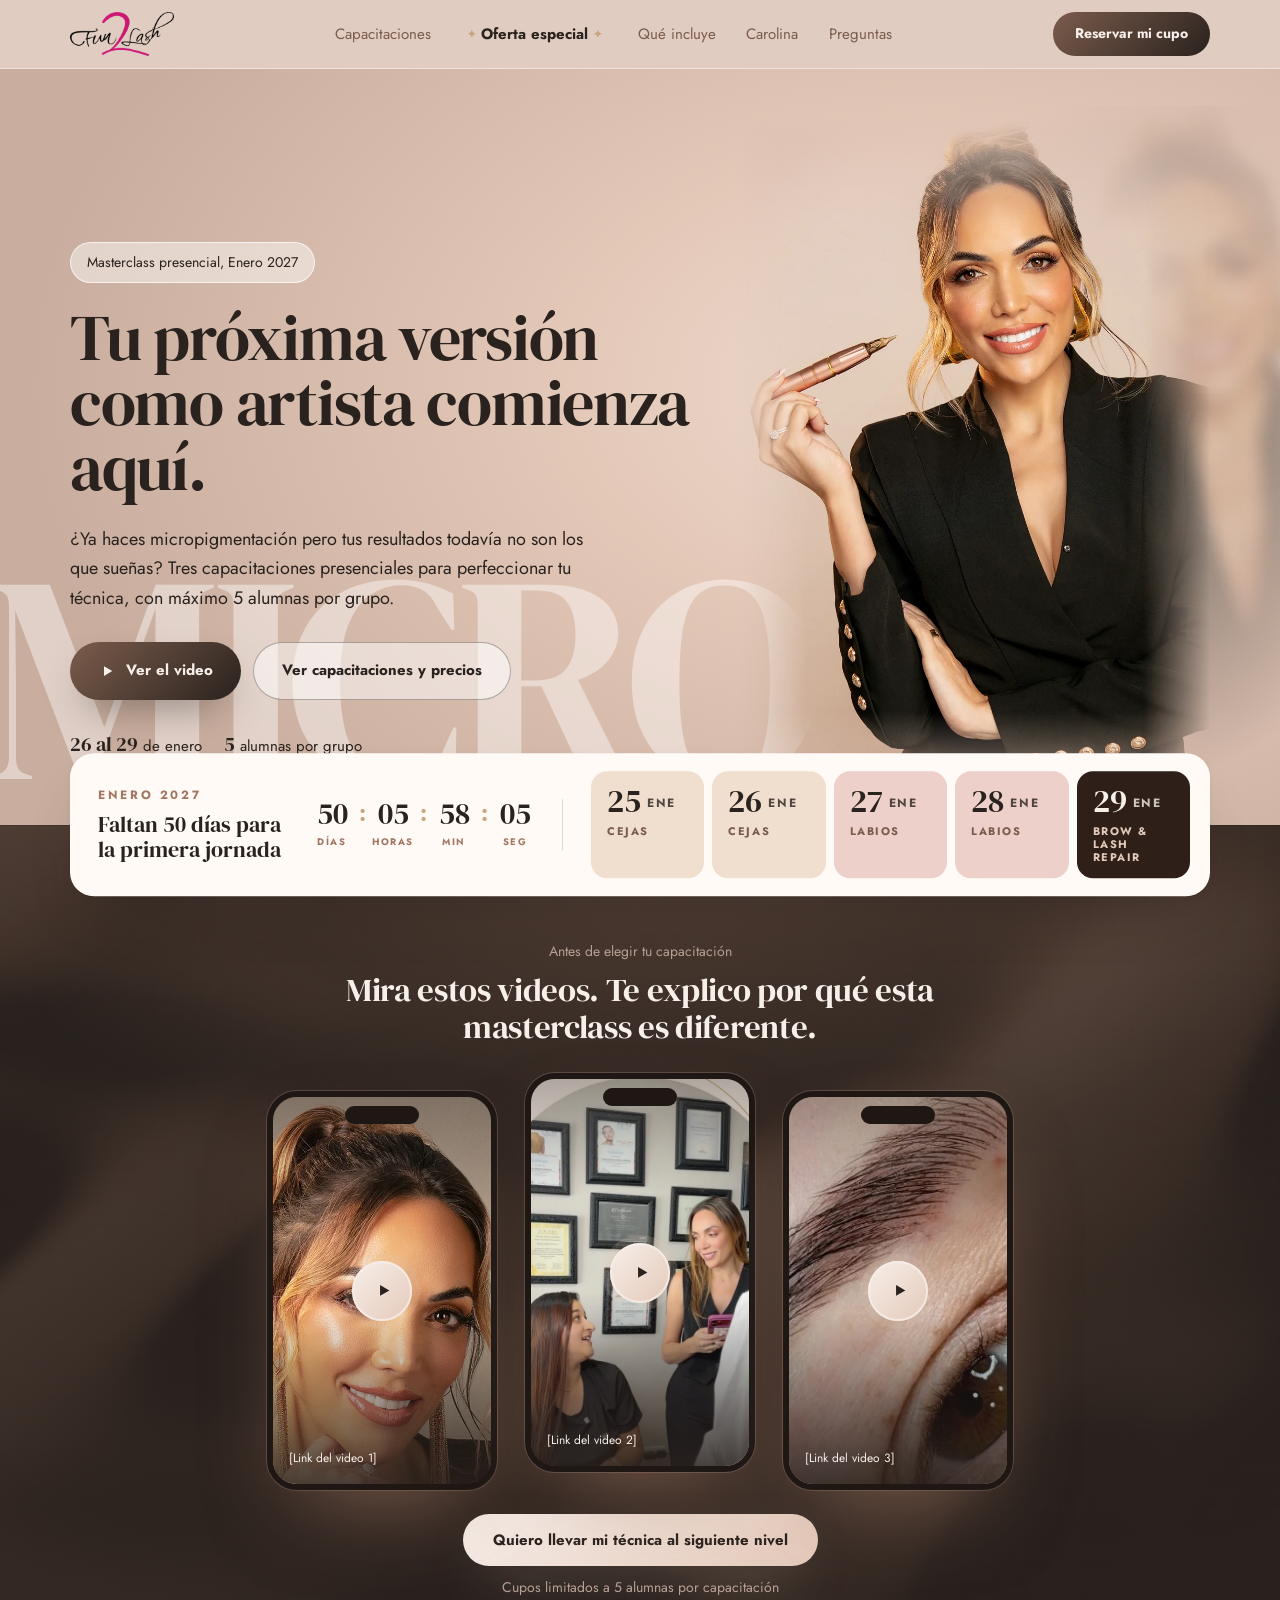
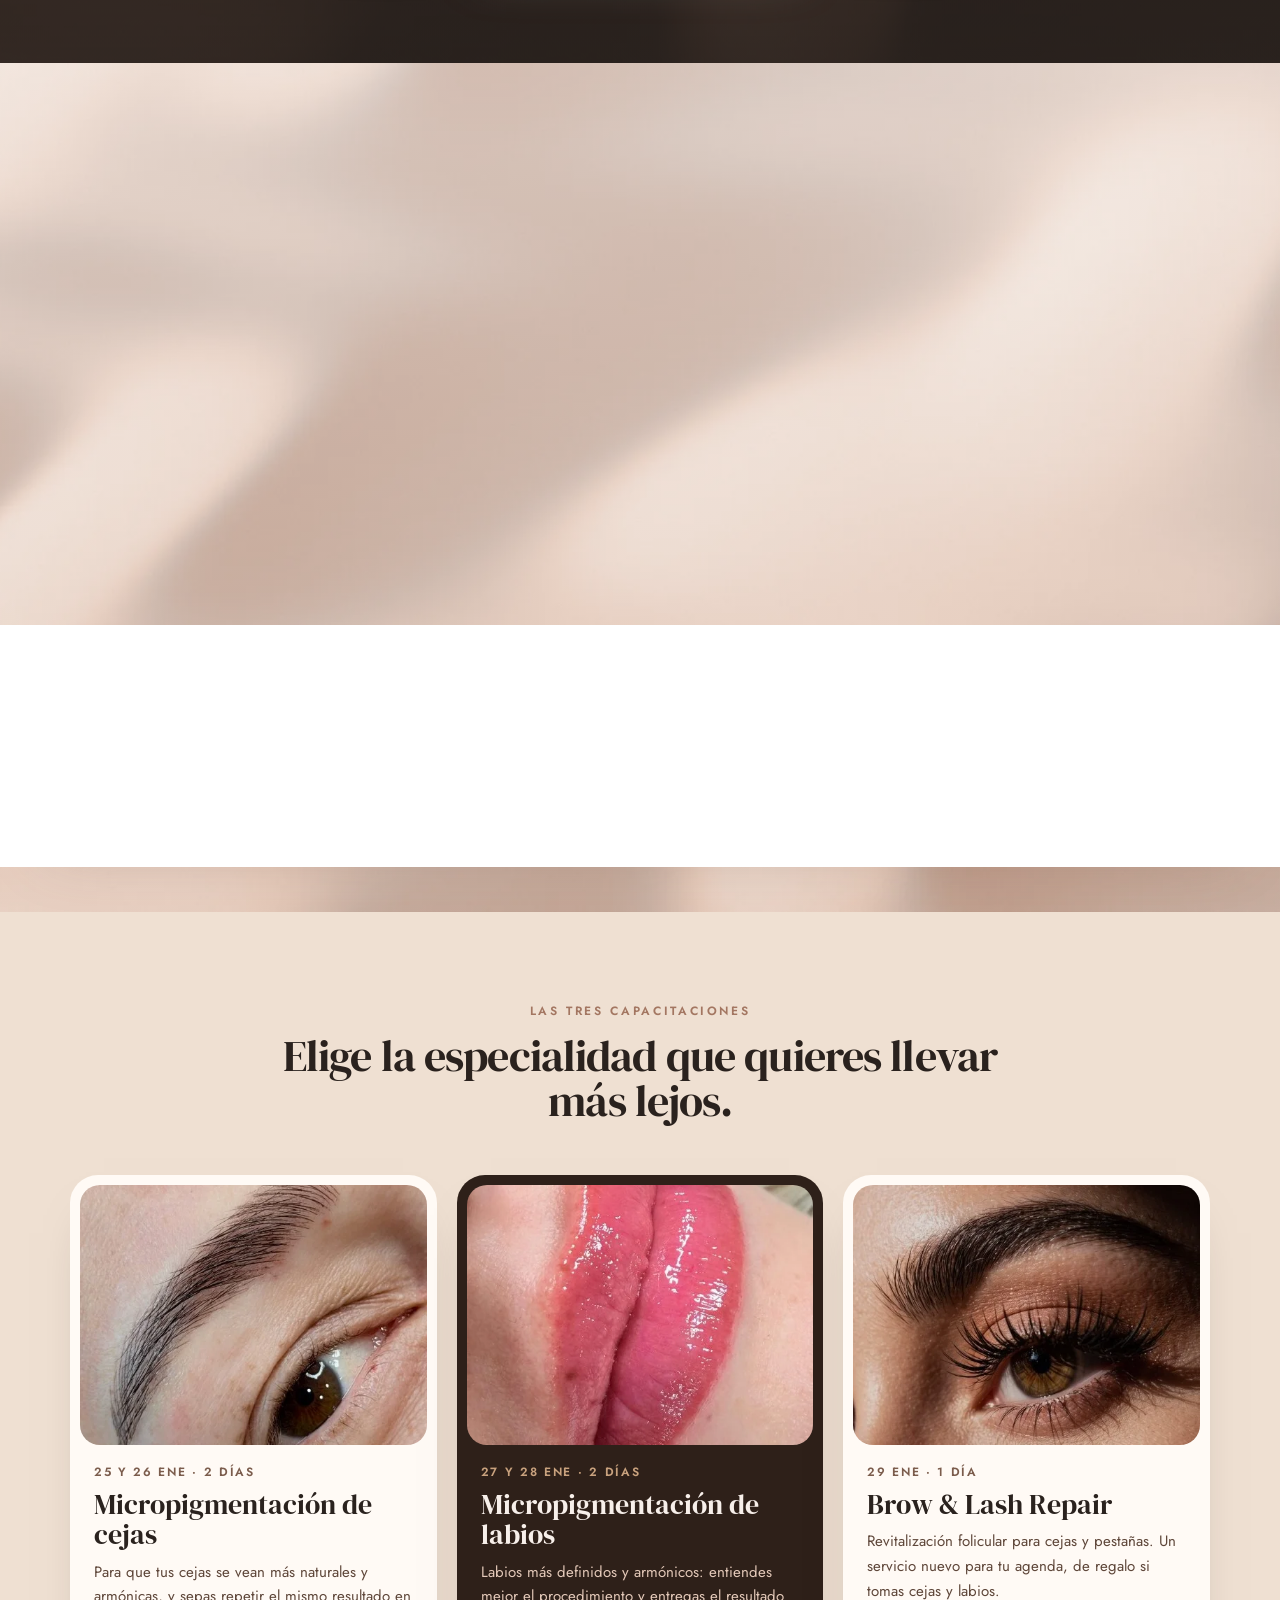
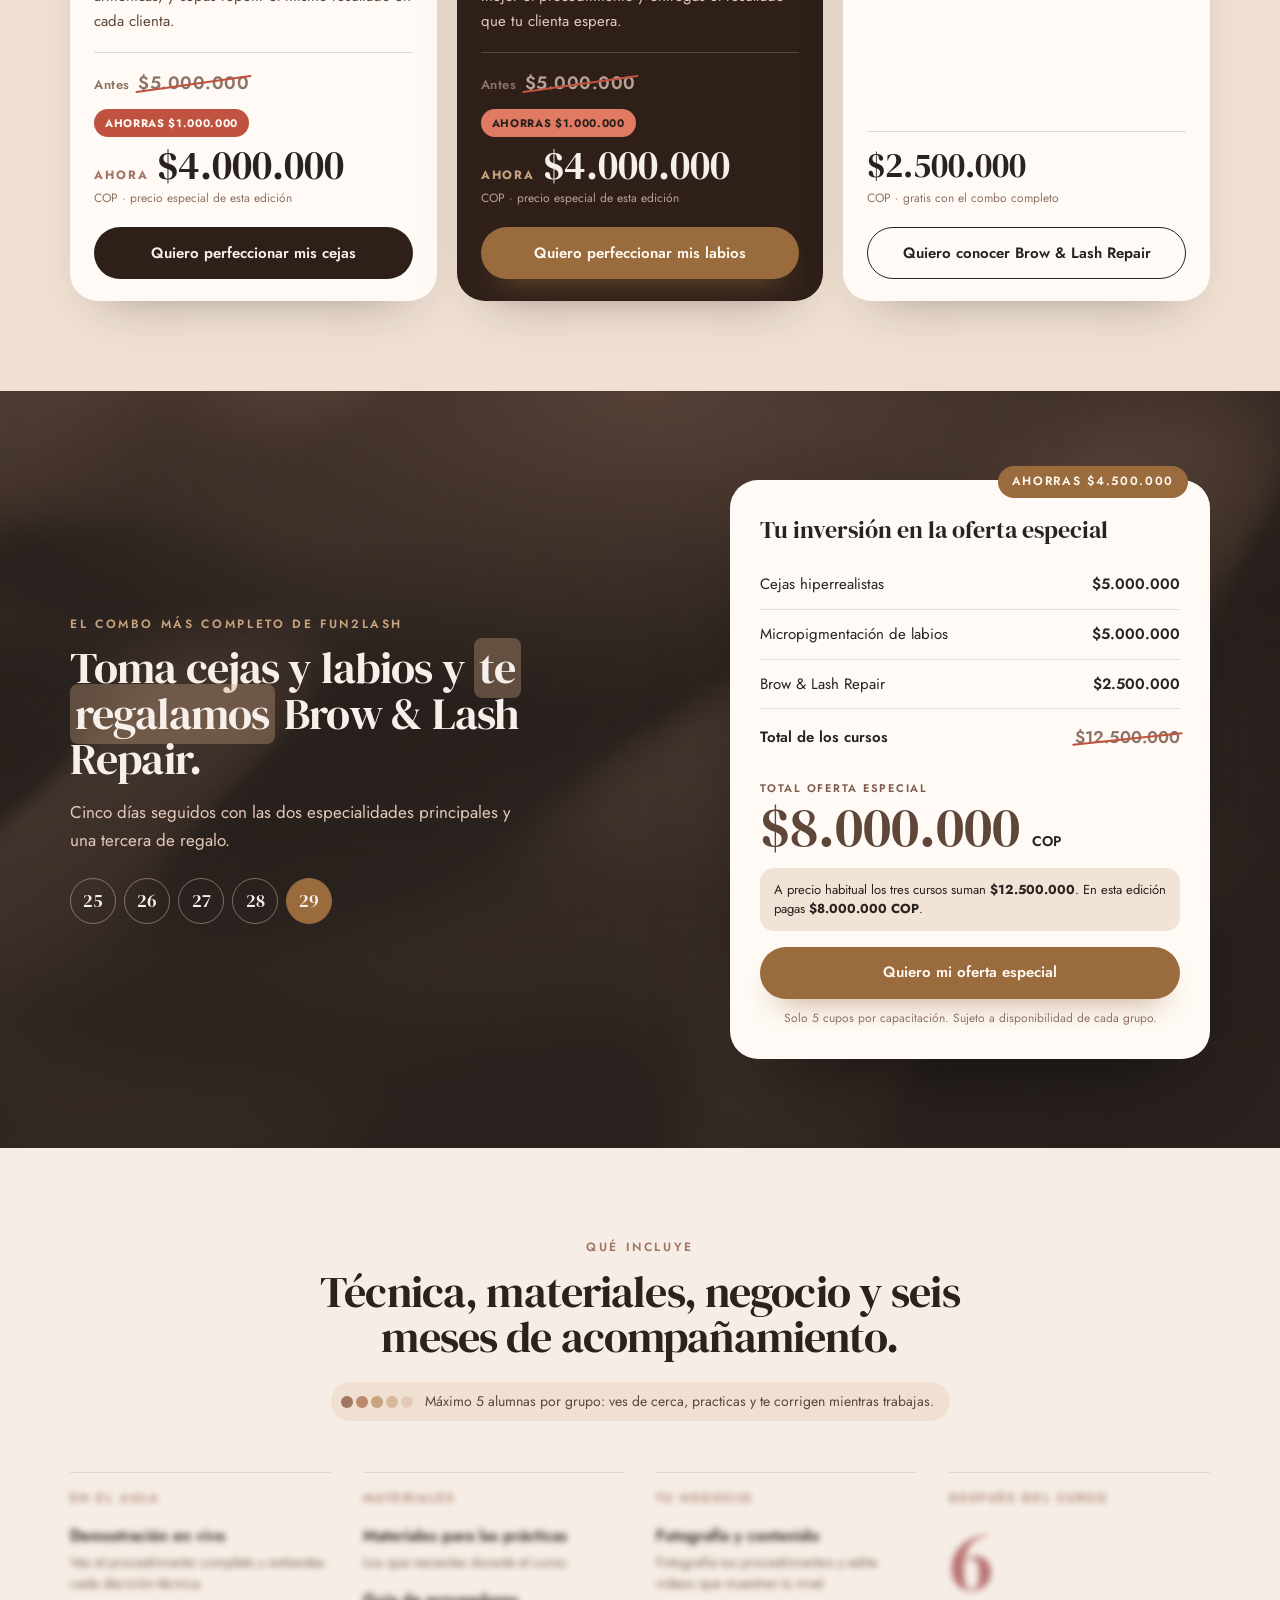
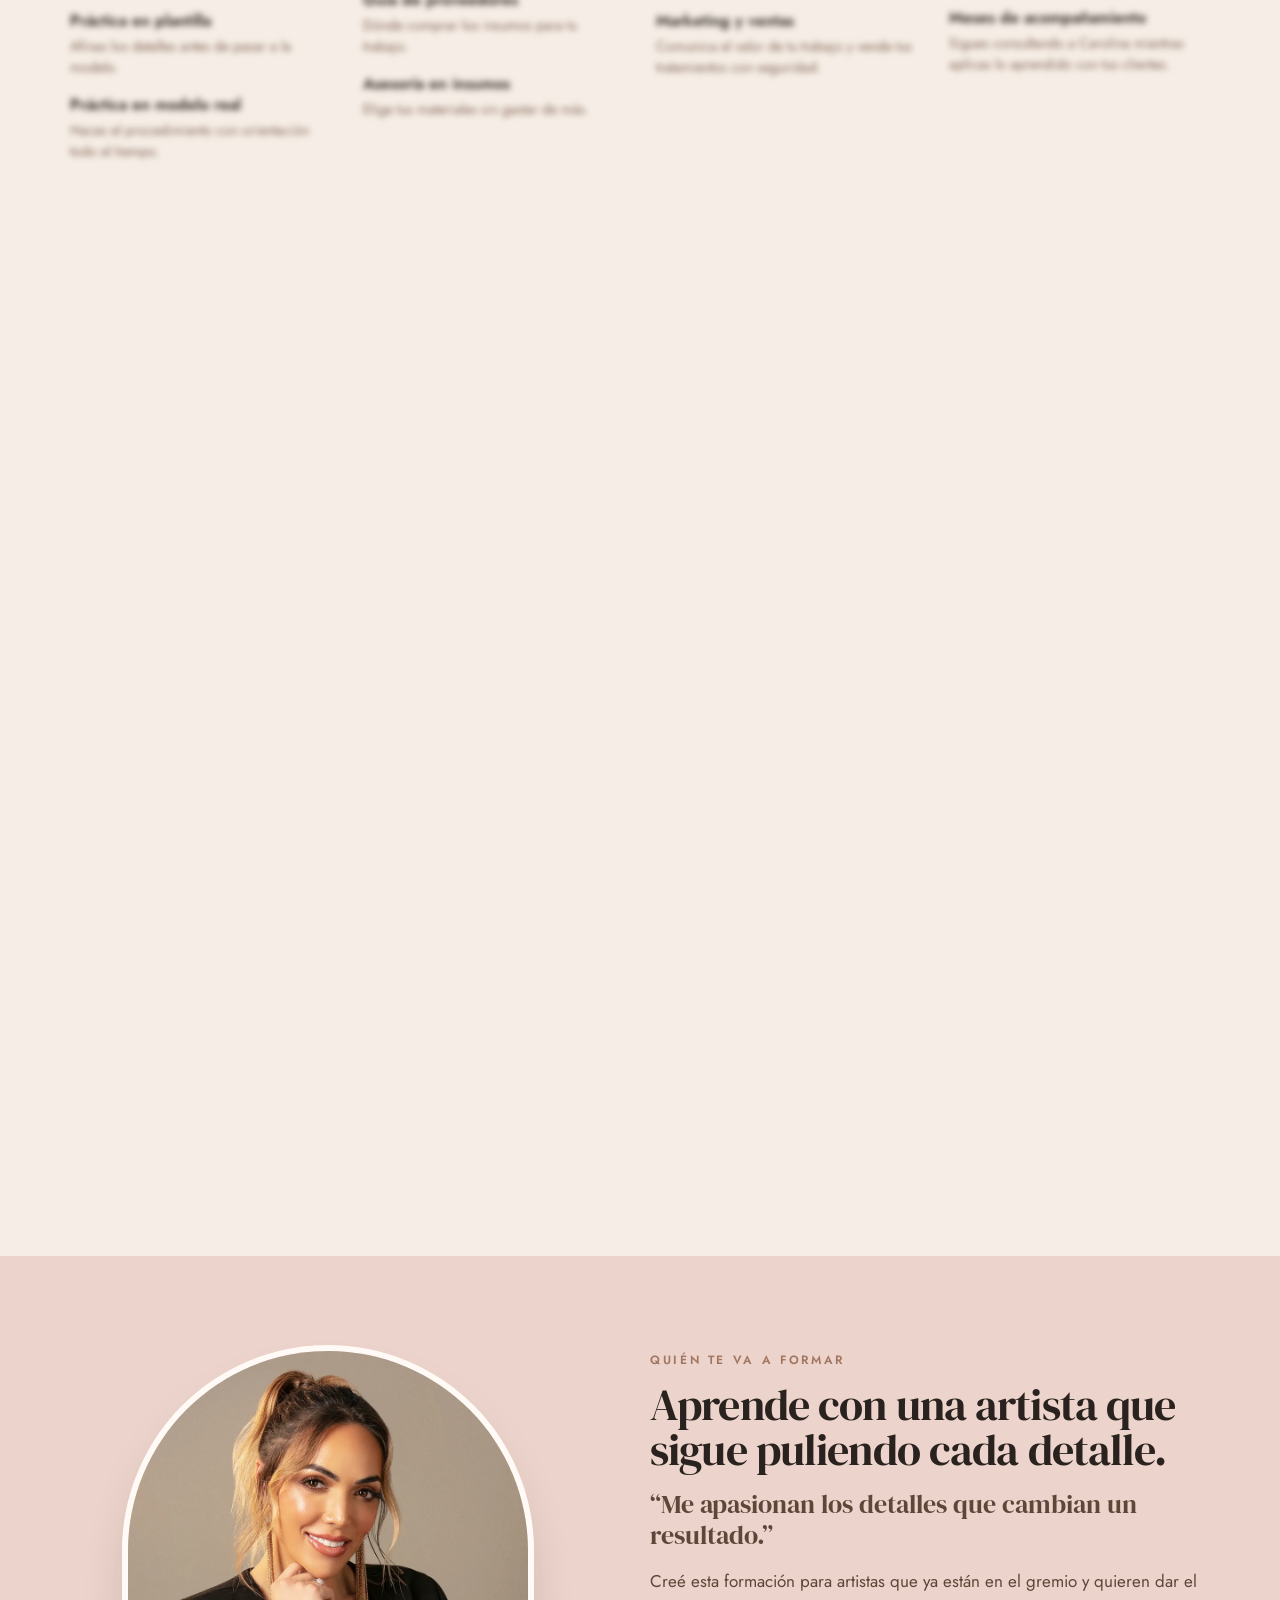
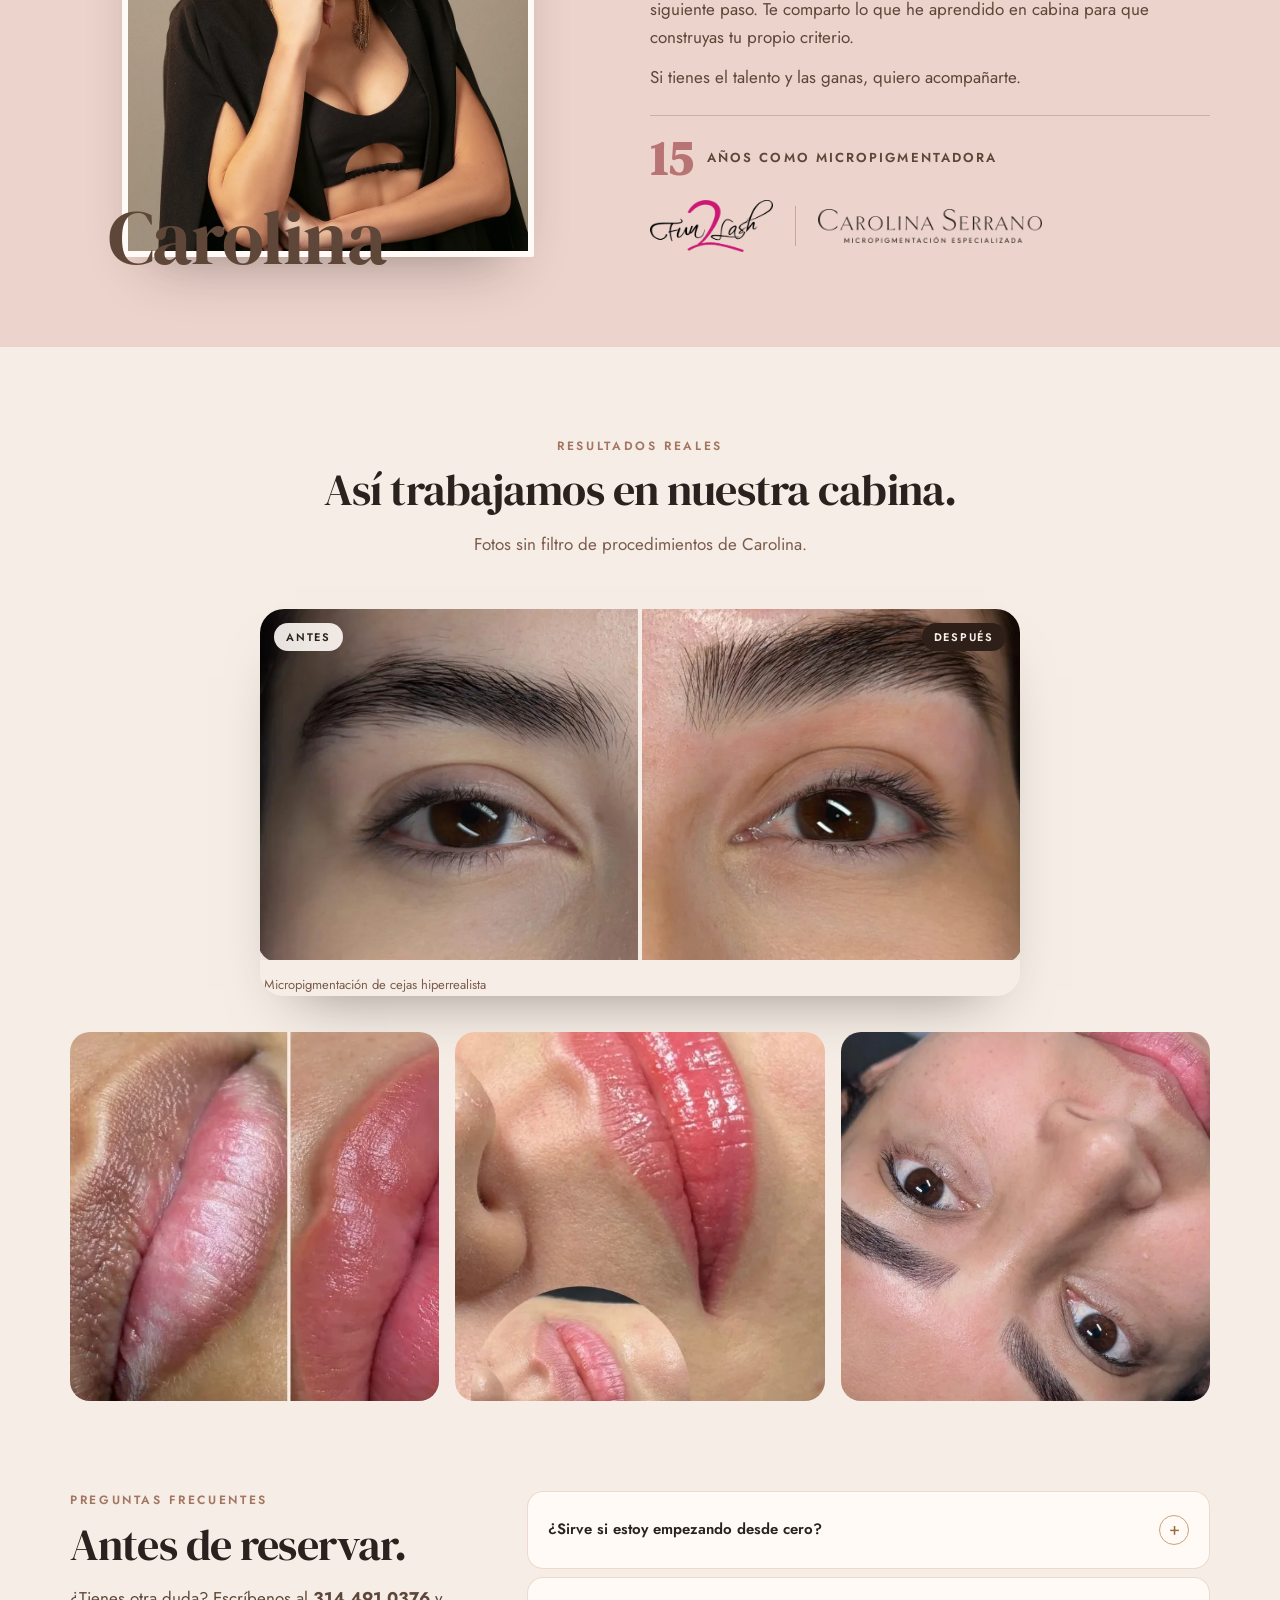
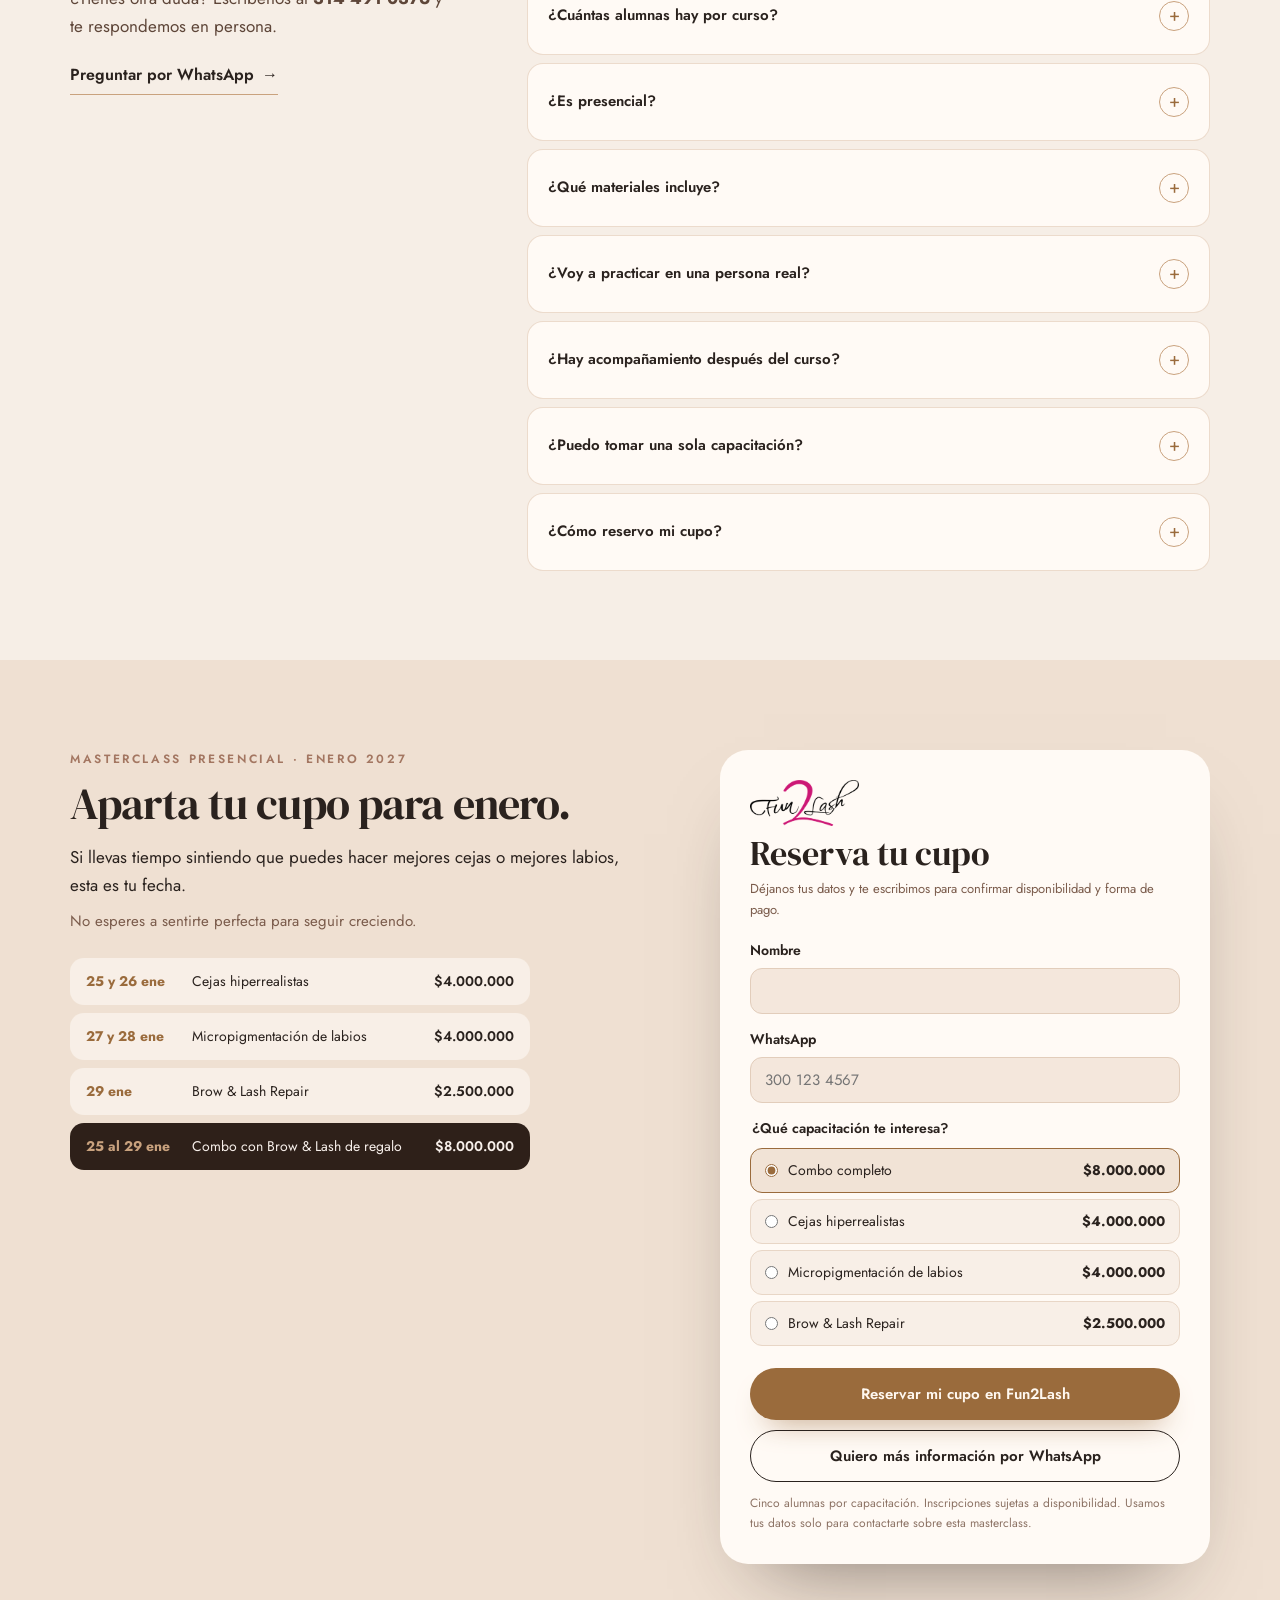
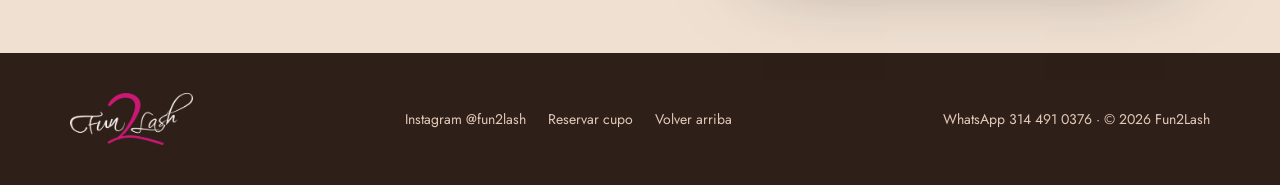
==== commit 8cbae3fa: "Preview: 'Enero' con mayúscula en el hero Co-Authored-By: Claude Opus 5.5 <noreply@anthropic.com> Cl" ====
--- a/preview.html
+++ b/preview.html
@@ -257,7 +257,7 @@
 <p aria-hidden="true" class="fl-ghost" style="position: absolute; left: -1vw; bottom: 4%; margin: 0; font-family: 'DM Serif Display', Georgia, serif; font-size: clamp(120px, 23vw, 360px); line-height: 0.8; letter-spacing: -0.03em; color: rgba(255, 255, 255, 0.42); white-space: nowrap; pointer-events: none; user-select: none;">MICRO</p>
 <div style="position: relative; max-width: 1140px; margin: 0 auto; padding: clamp(40px, 4vw, 64px) 24px 0; display: flex; flex-wrap: wrap; align-items: flex-end; gap: 24px;">
 <div style="flex: 1 1 520px; min-width: 0; padding-bottom: clamp(48px, 5vw, 88px);">
-<p class="fl-hero-in" style="display: inline-flex; margin: 0 0 22px; padding: 8px 16px; border-radius: 999px; background: rgba(255, 255, 255, 0.45); border: 1px solid rgba(255, 255, 255, 0.7); font-size: 14px; color: #2A221E;">Masterclass presencial, enero 2027</p>
+<p class="fl-hero-in" style="display: inline-flex; margin: 0 0 22px; padding: 8px 16px; border-radius: 999px; background: rgba(255, 255, 255, 0.45); border: 1px solid rgba(255, 255, 255, 0.7); font-size: 14px; color: #2A221E;">Masterclass presencial, Enero 2027</p>
 <h1 class="fl-words" style="margin: 0; font-family: 'DM Serif Display', Georgia, serif; font-weight: 400; font-size: clamp(44px, 5vw, 76px); line-height: 1.02; letter-spacing: -0.02em; color: #2A221E; margin-bottom: 24px;">Tu próxima versión como artista comienza aquí.</h1>
 <p class="fl-hero-in" style="margin: 0 0 28px; max-width: 30em; font-size: 18px; color: #2A221E;">¿Ya haces micropigmentación pero tus resultados todavía no son los que sueñas? Tres capacitaciones presenciales para perfeccionar tu técnica, con máximo 5 alumnas por grupo.</p>
 <div class="fl-hero-in" style="display: flex; flex-wrap: wrap; gap: 12px; margin-bottom: 28px;">
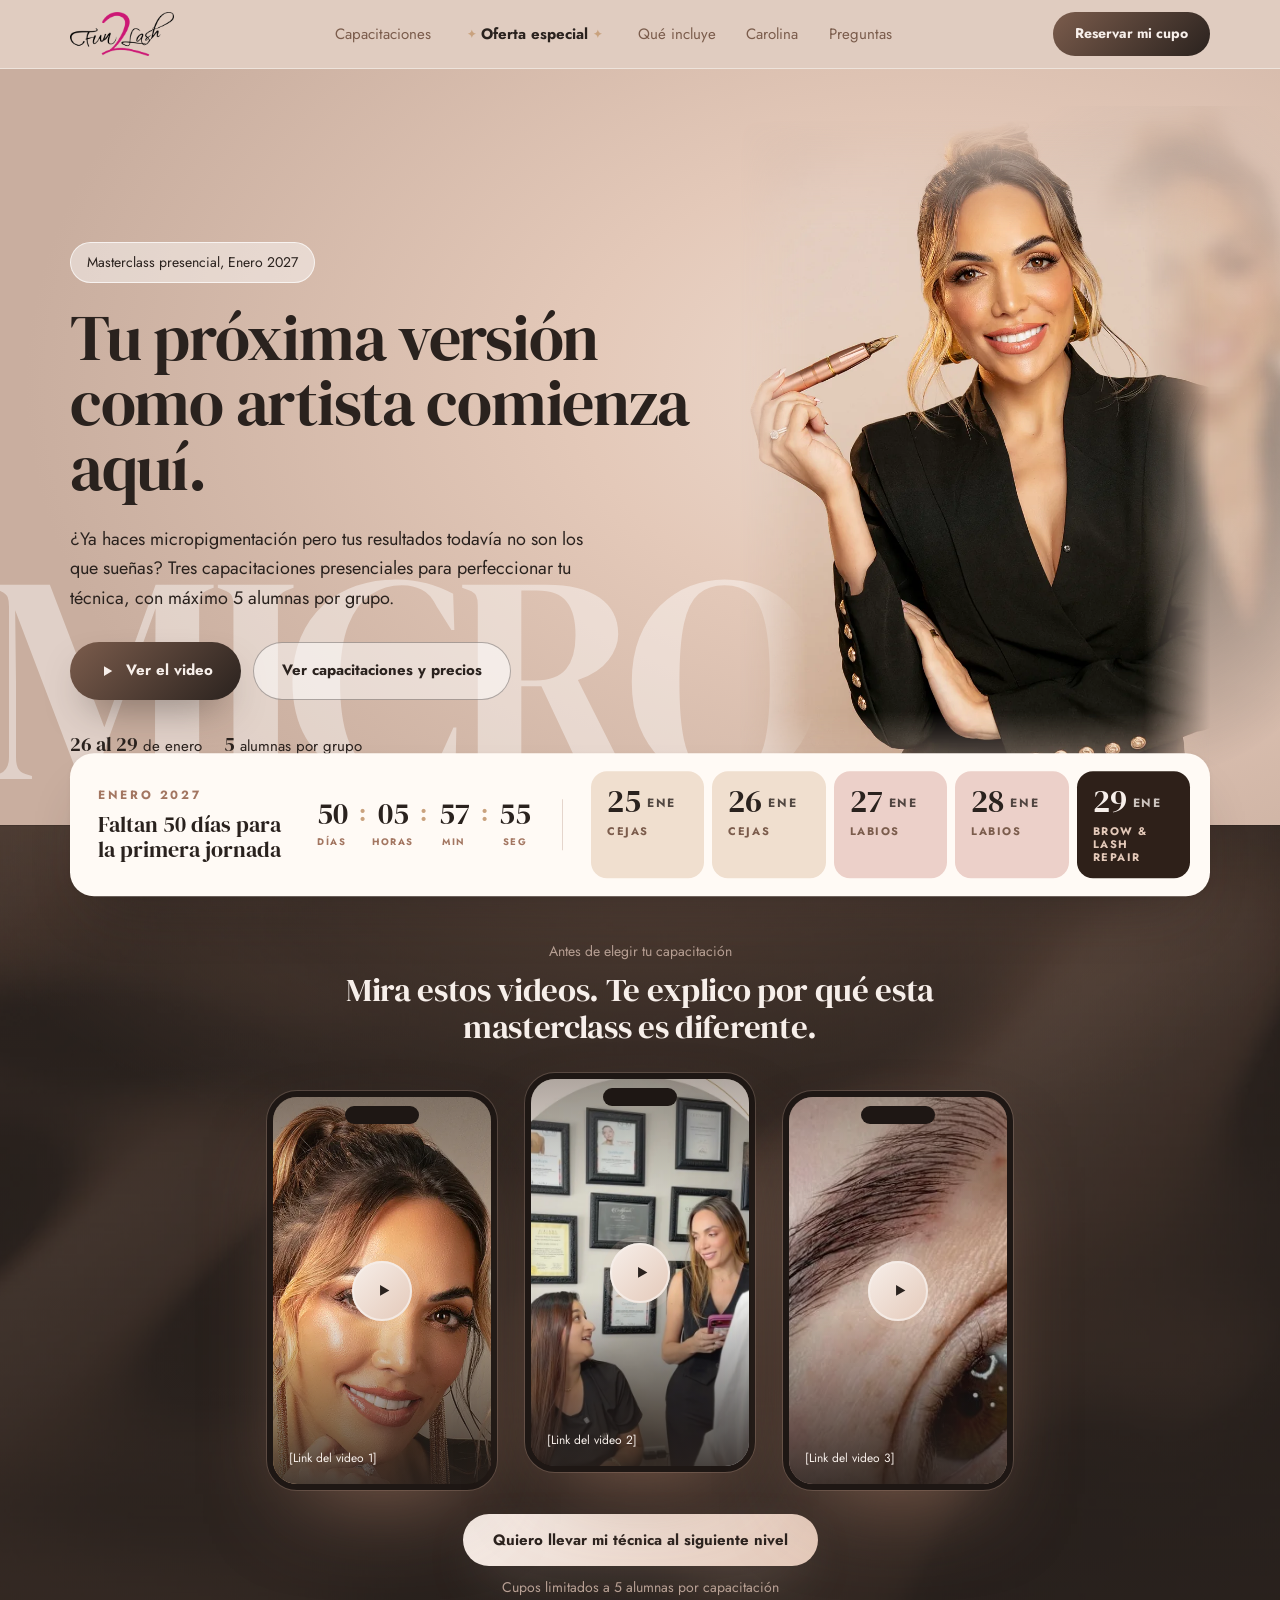
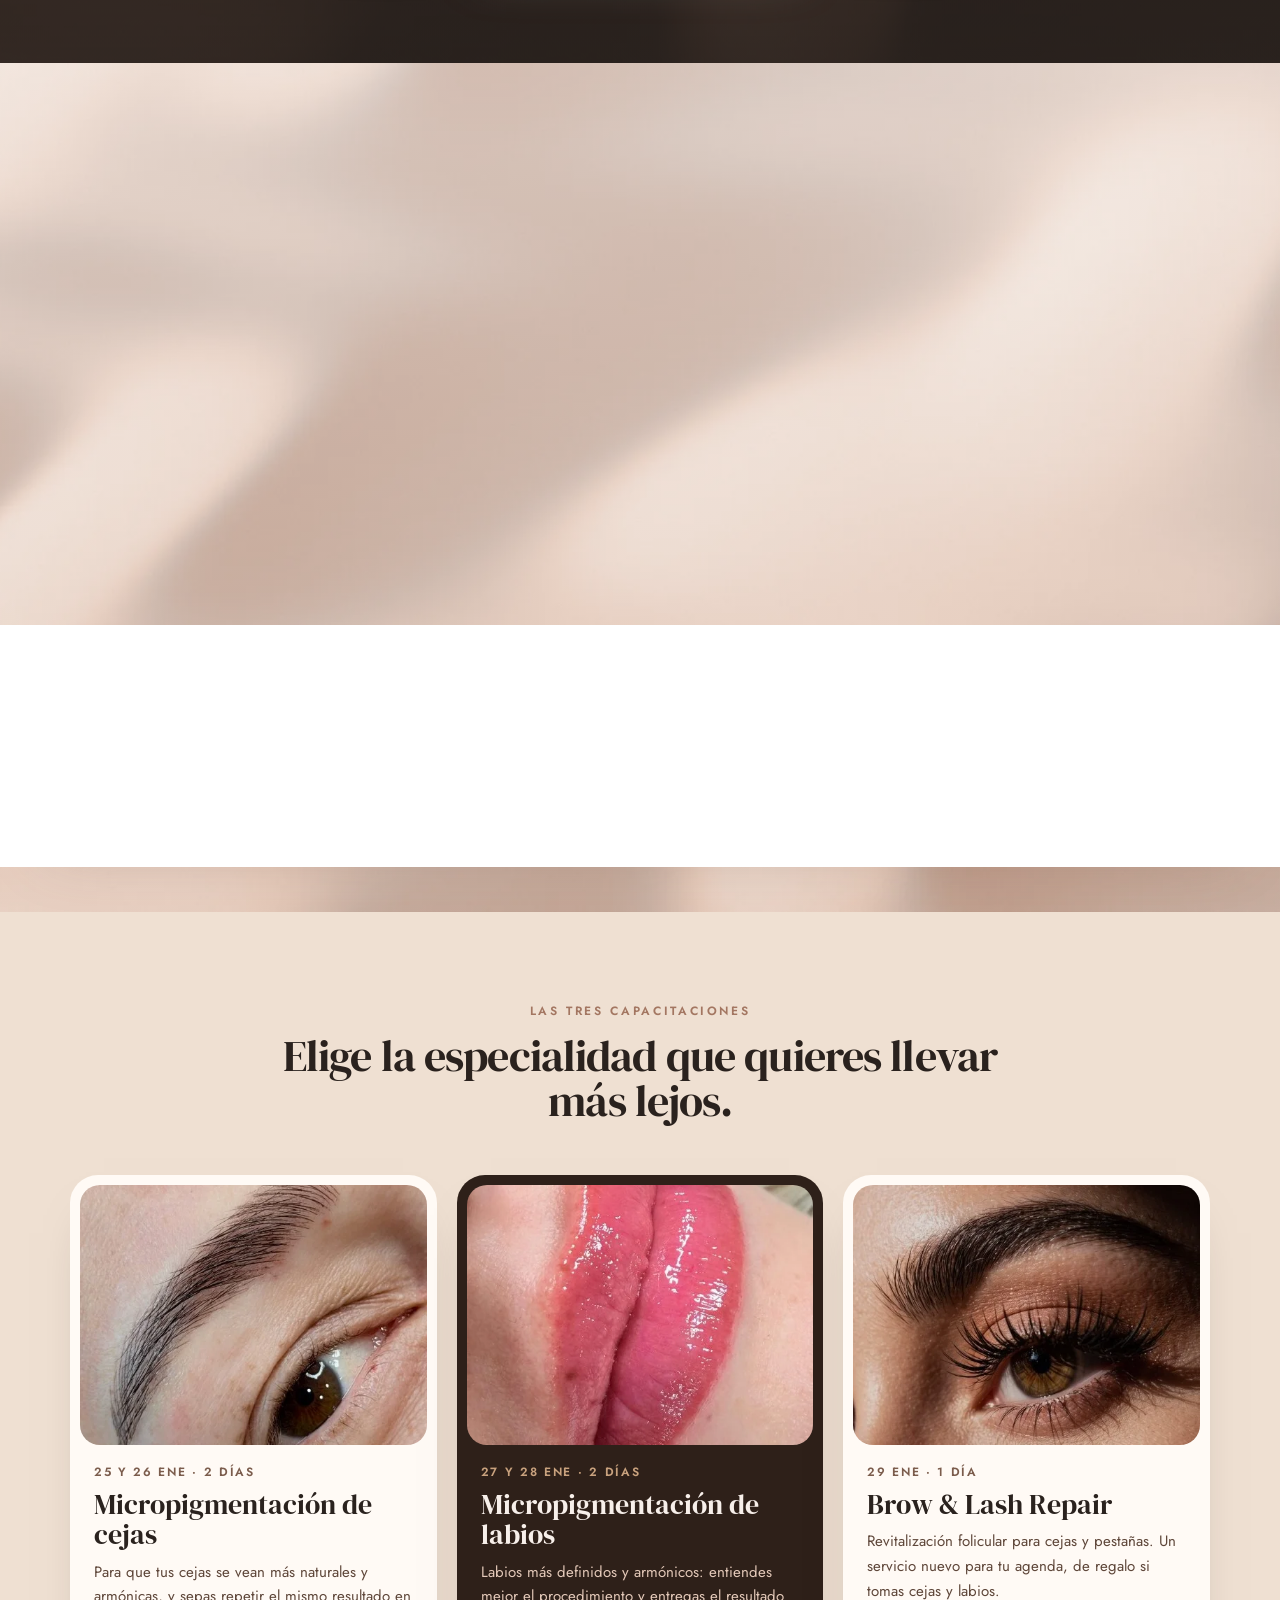
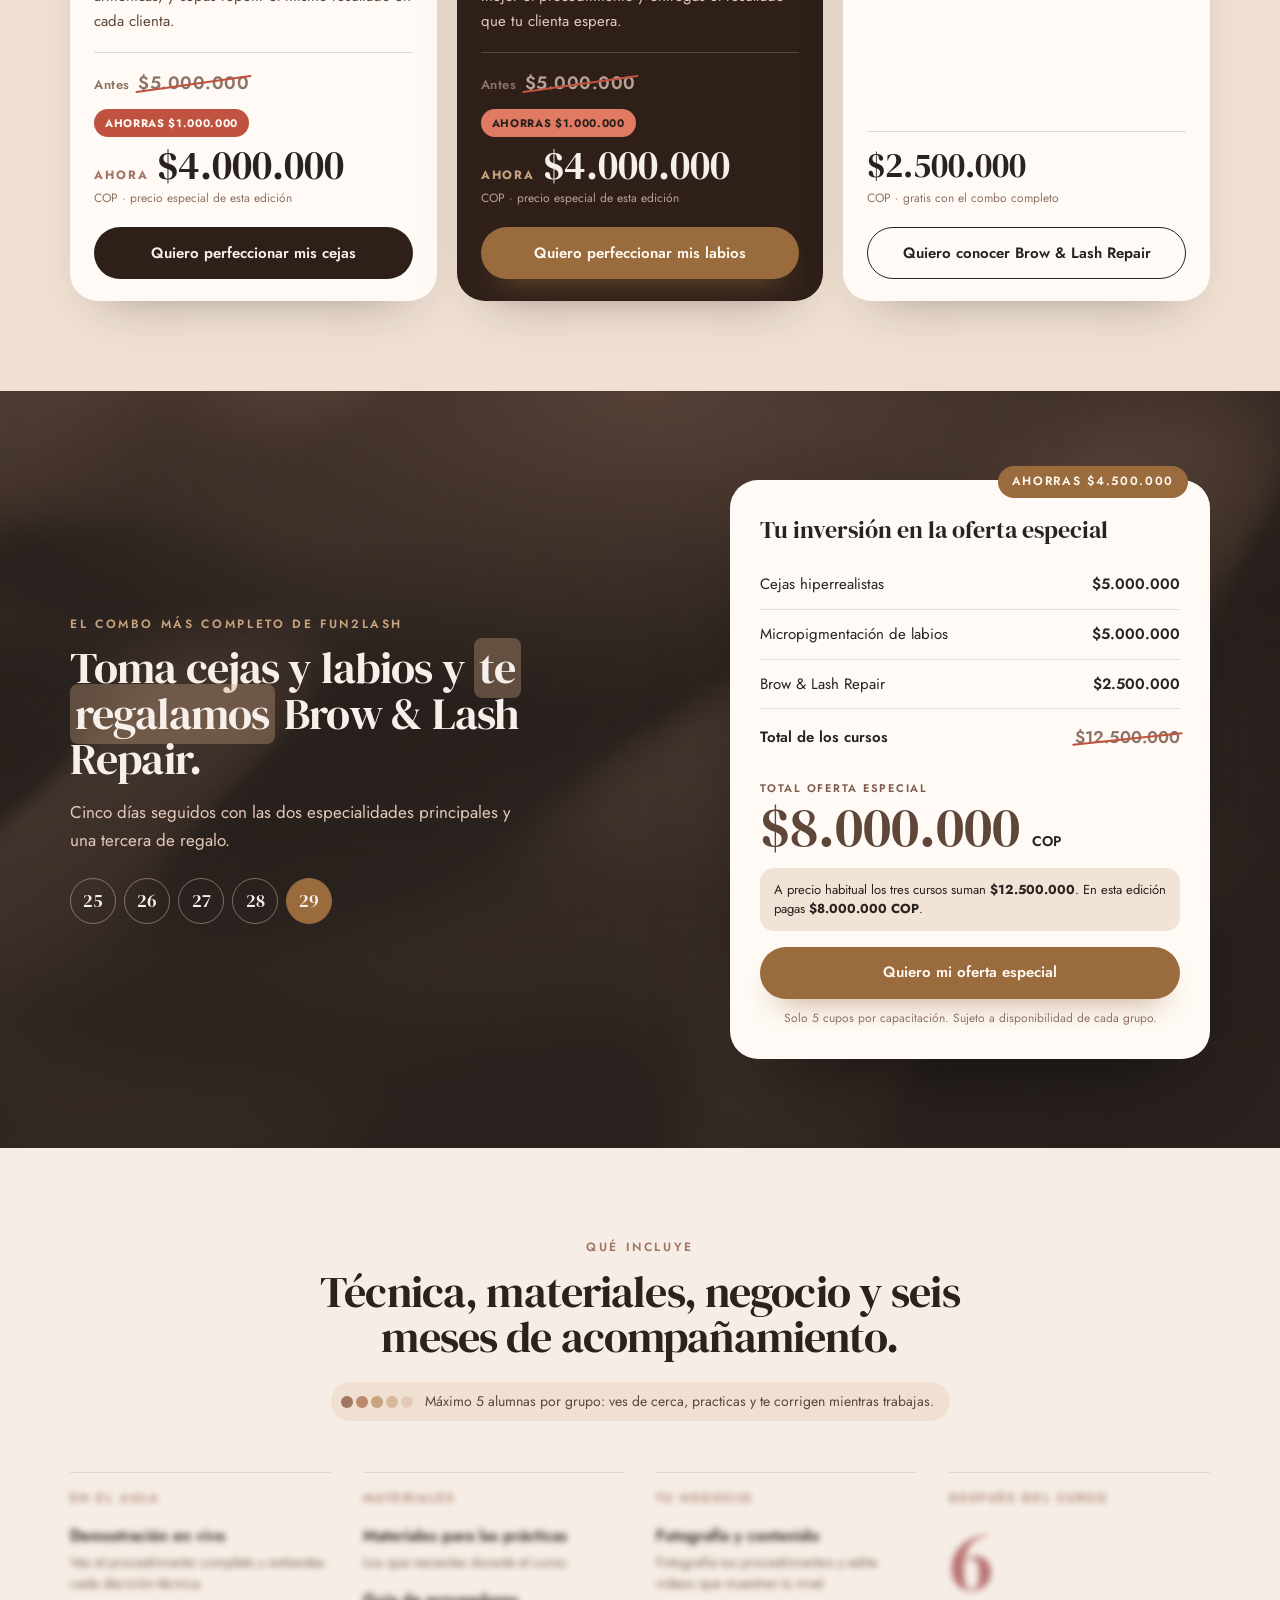
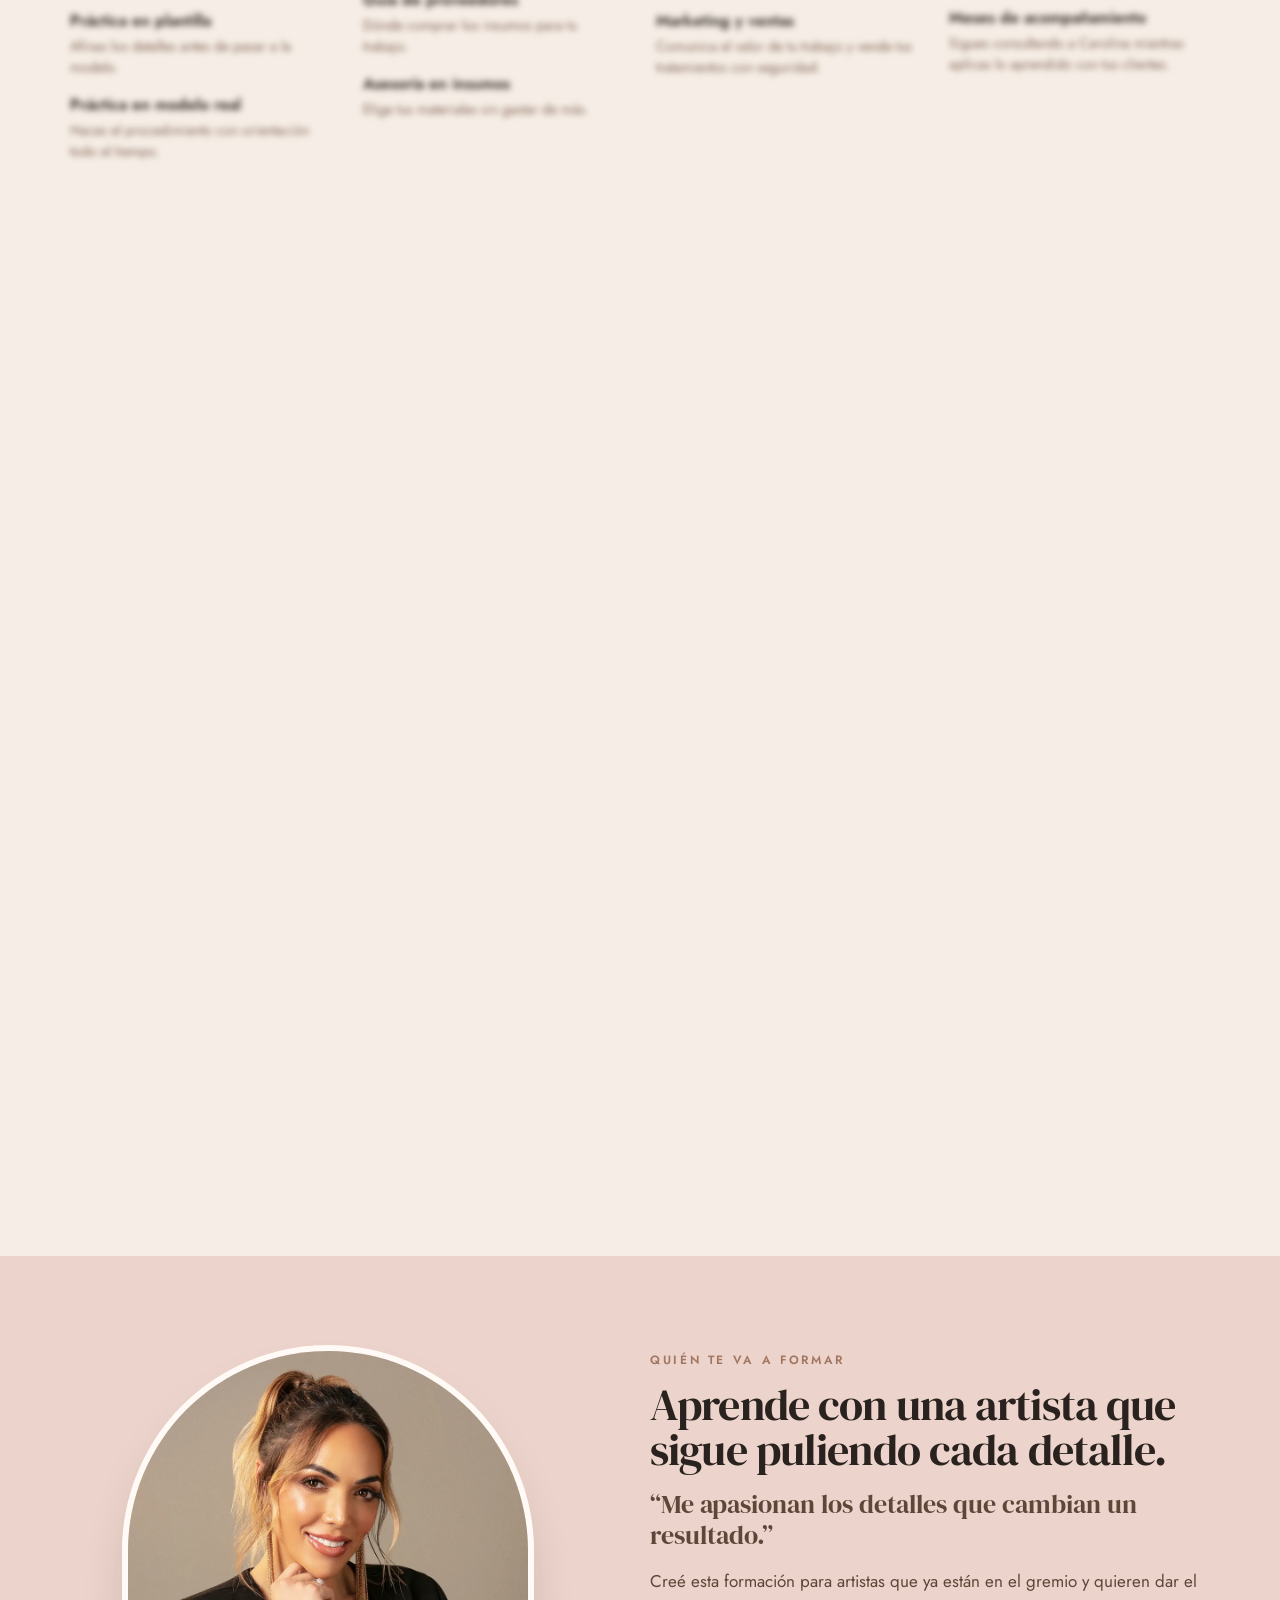
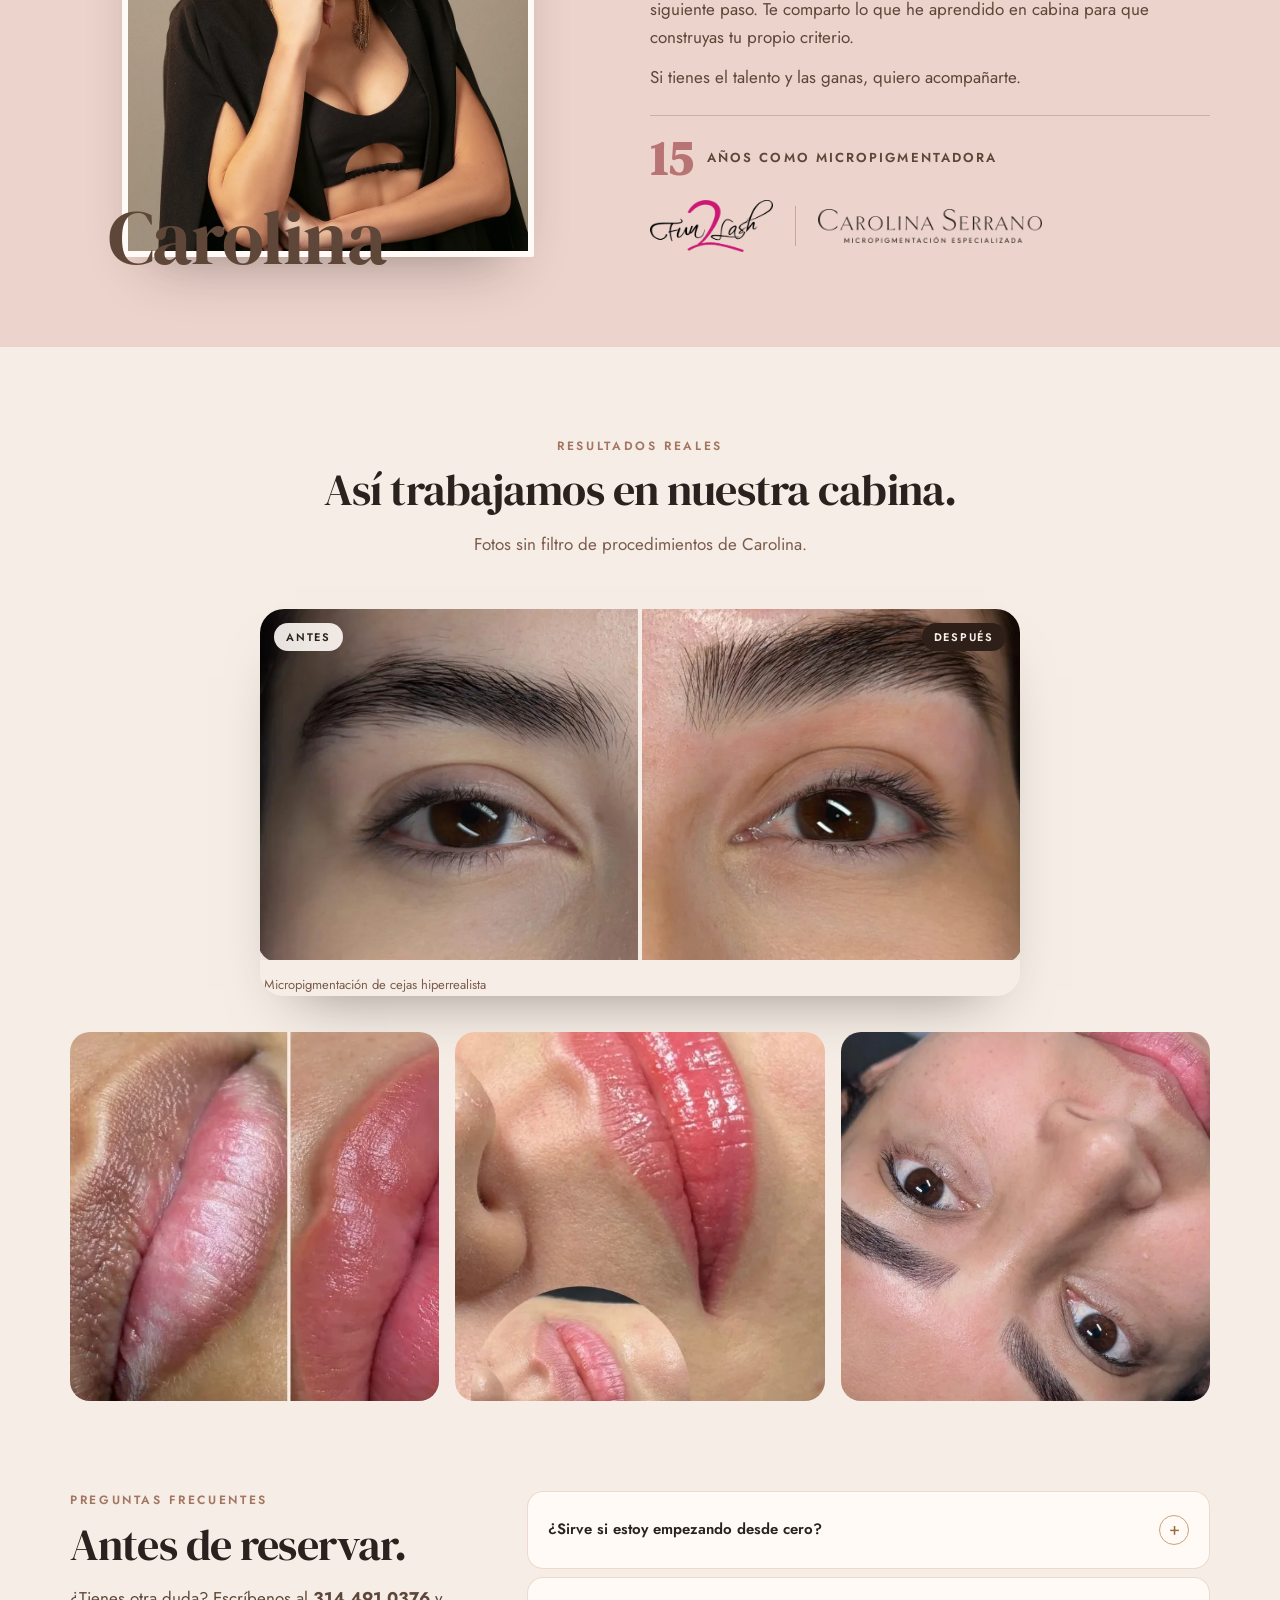
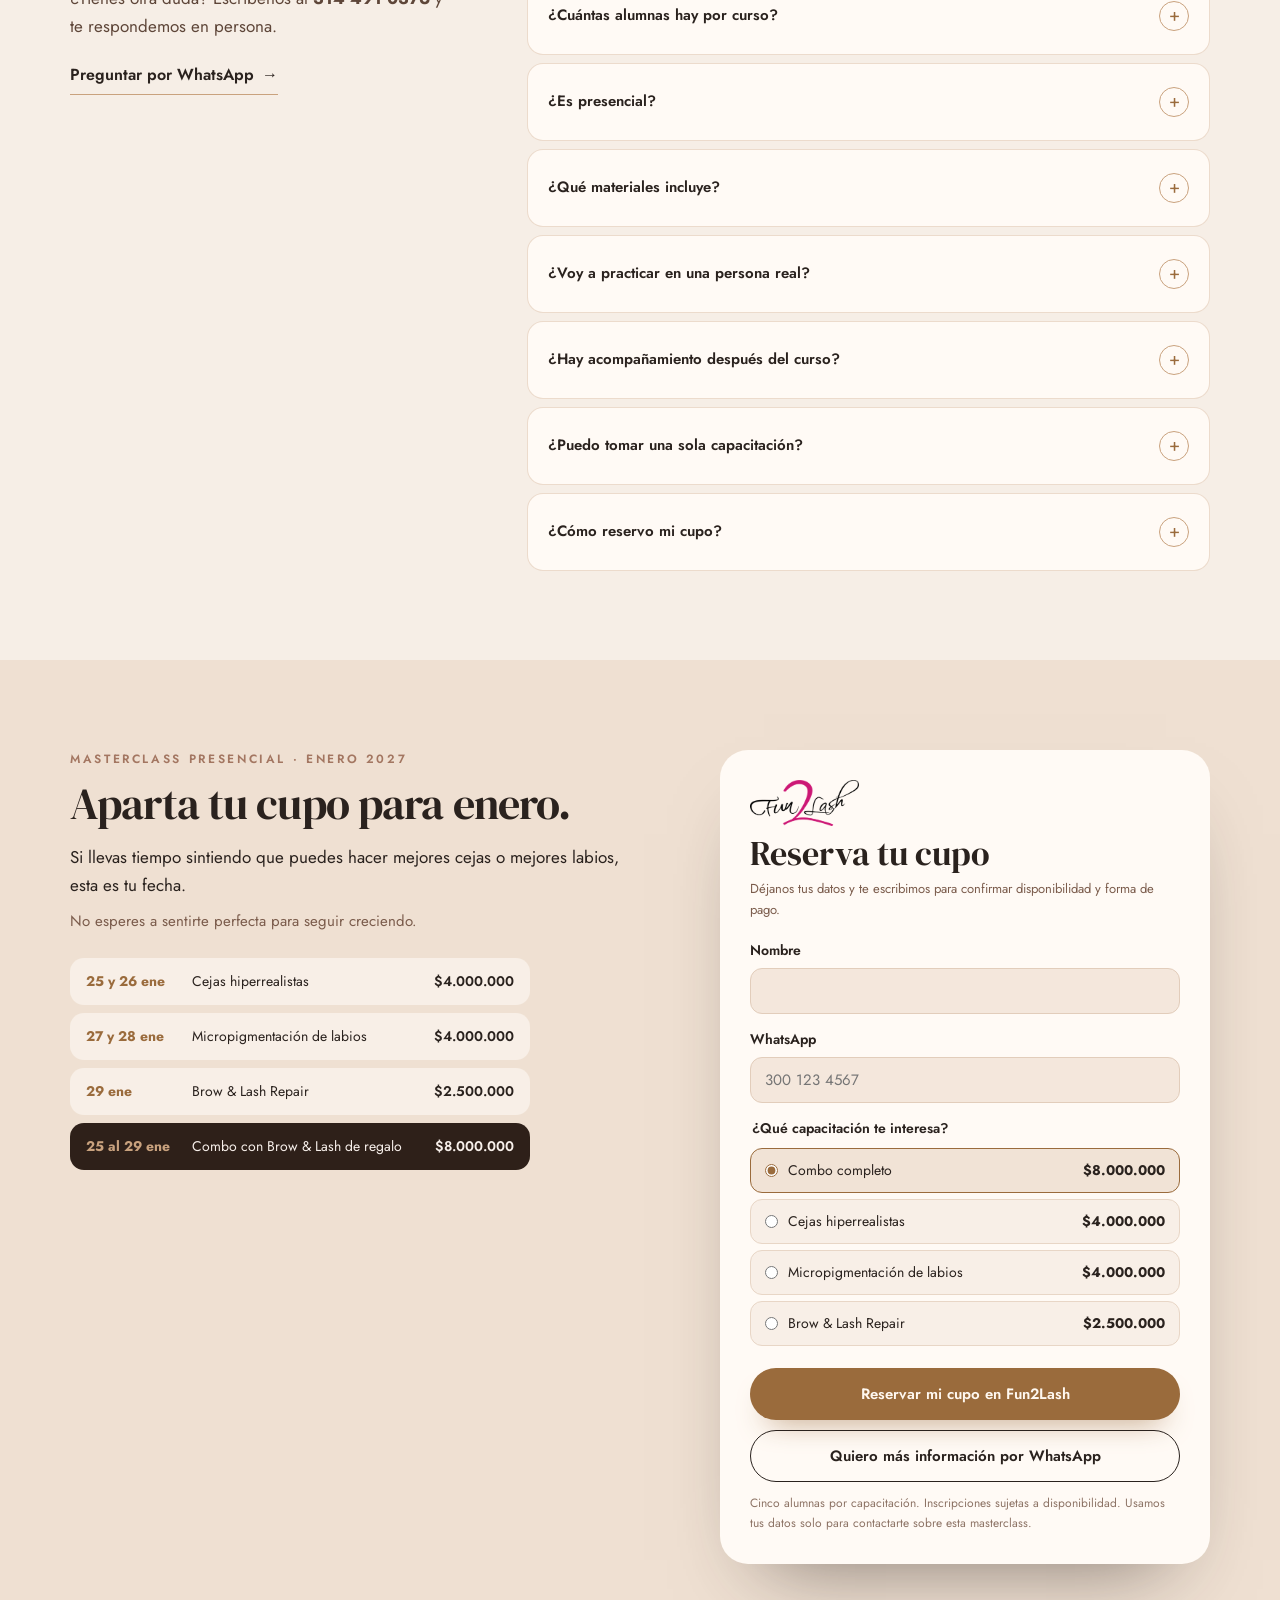
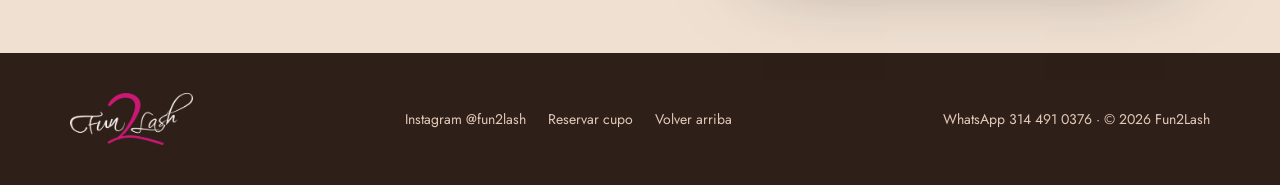
==== commit c2f0c131: "Preview: nuevo texto de entrada en ¿Te identificas? Co-Authored-By: Claude Opus 5.5 <noreply@anthrop" ====
--- a/preview.html
+++ b/preview.html
@@ -319,7 +319,7 @@
 <div style="flex: 1 1 380px; min-width: 0;">
 <p class="fl-rv" style="margin: 0 0 14px; font-size: 12px; font-weight: 600; letter-spacing: 0.22em; color: #A37661;">¿TE IDENTIFICAS?</p>
 <h2 class="fl-rv" style="margin: 0 0 20px; font-family: 'DM Serif Display', Georgia, serif; font-weight: 400; font-size: clamp(34px, 3.4vw, 50px); line-height: 1.02; letter-spacing: -0.02em;">Lo haces bien, pero sabes que puede ser mejor.</h2>
-<p class="fl-rv" style="margin: 0 0 28px; max-width: 28em; color: #5E4639;">Tienes tus máquinas, tus pigmentos y tus clientas. Hay trabajos de los que te sientes orgullosa. Y aun así, algunas ideas te dan vueltas.</p>
+<p class="fl-rv" style="margin: 0 0 28px; max-width: 28em; color: #5E4639;">Ya tienes clientas y trabajos de los que te sientes orgullosa. Pero cuando terminas un procedimiento, hay pensamientos que no te dejan tranquila:</p>
 <p class="fl-rv" style="margin: 0; max-width: 22em; font-family: 'DM Serif Display', Georgia, serif; font-size: clamp(19px, 1.6vw, 22px); line-height: 1.25; color: #5E4639;">Nada de eso te hace mala artista. Te falta alguien que mire tu trabajo contigo y te muestre qué corregir.</p>
 </div>
 <div style="flex: 1 1 520px; min-width: 0;">
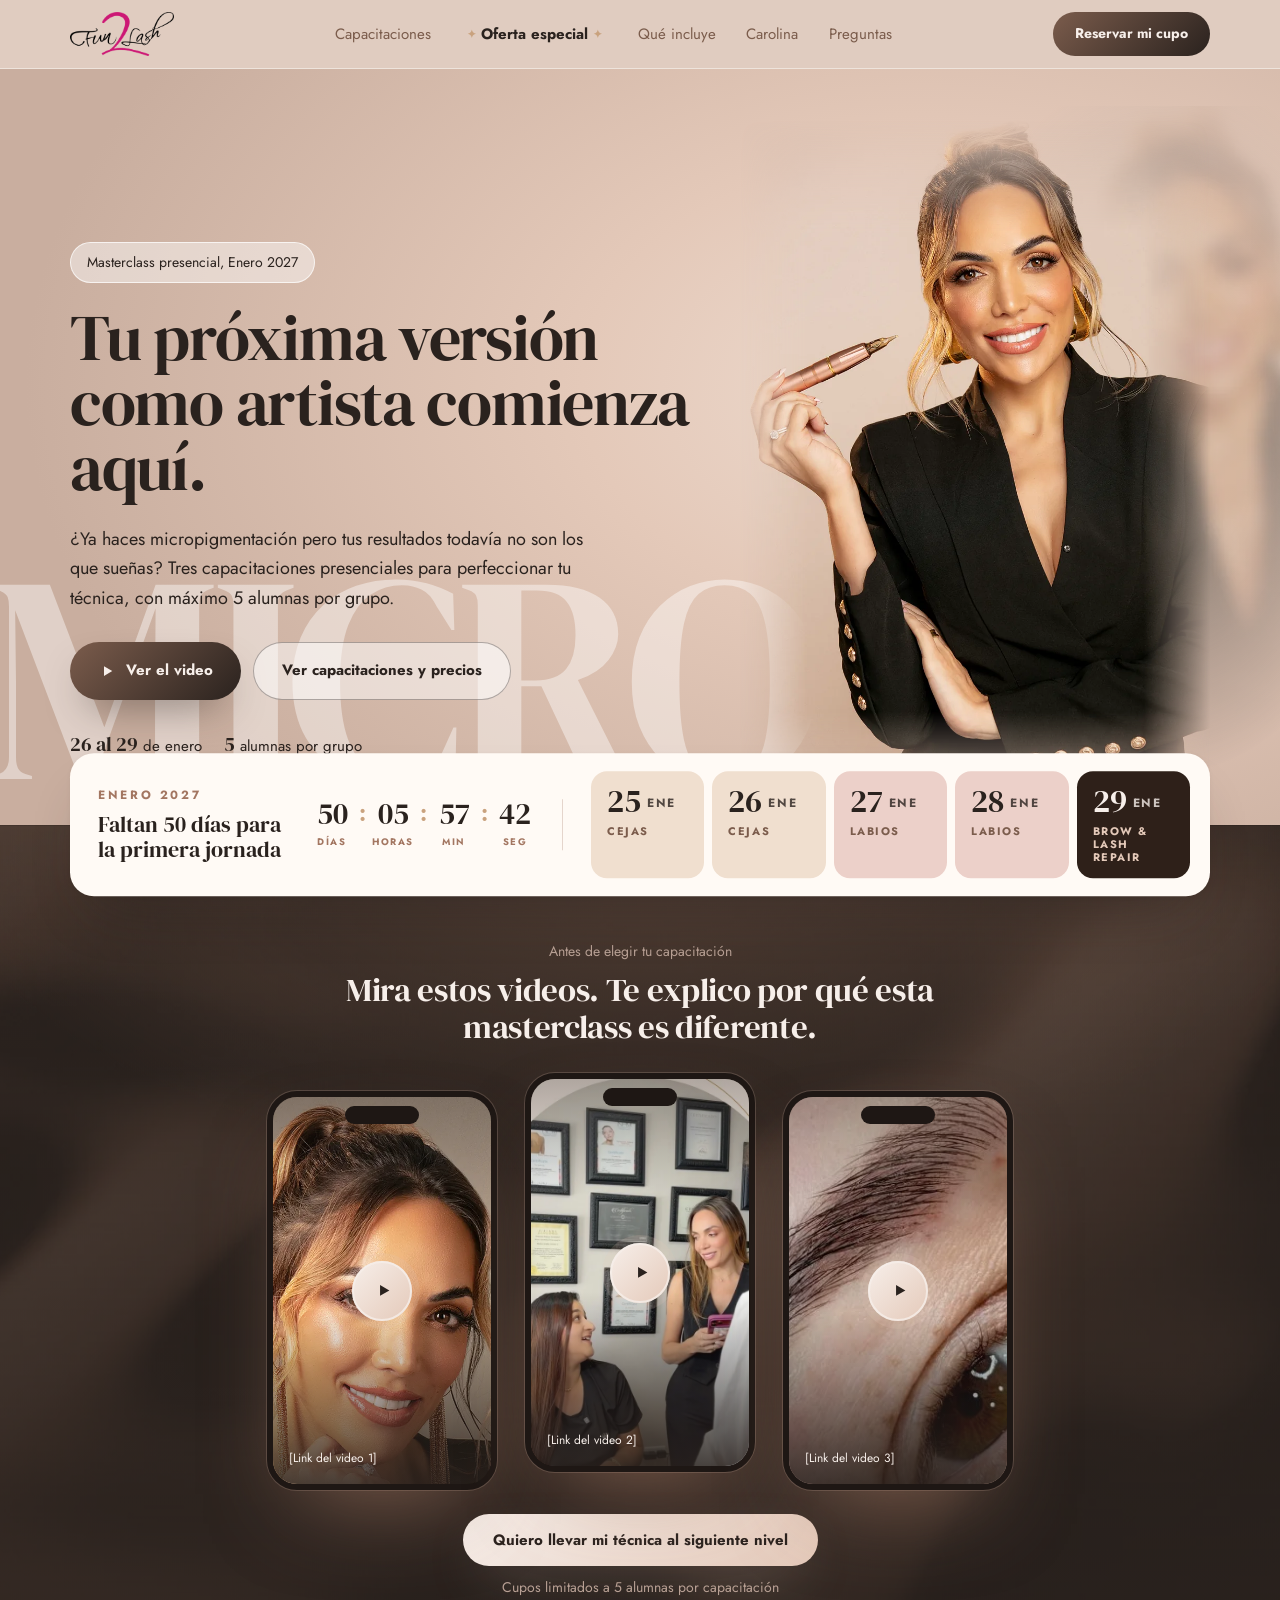
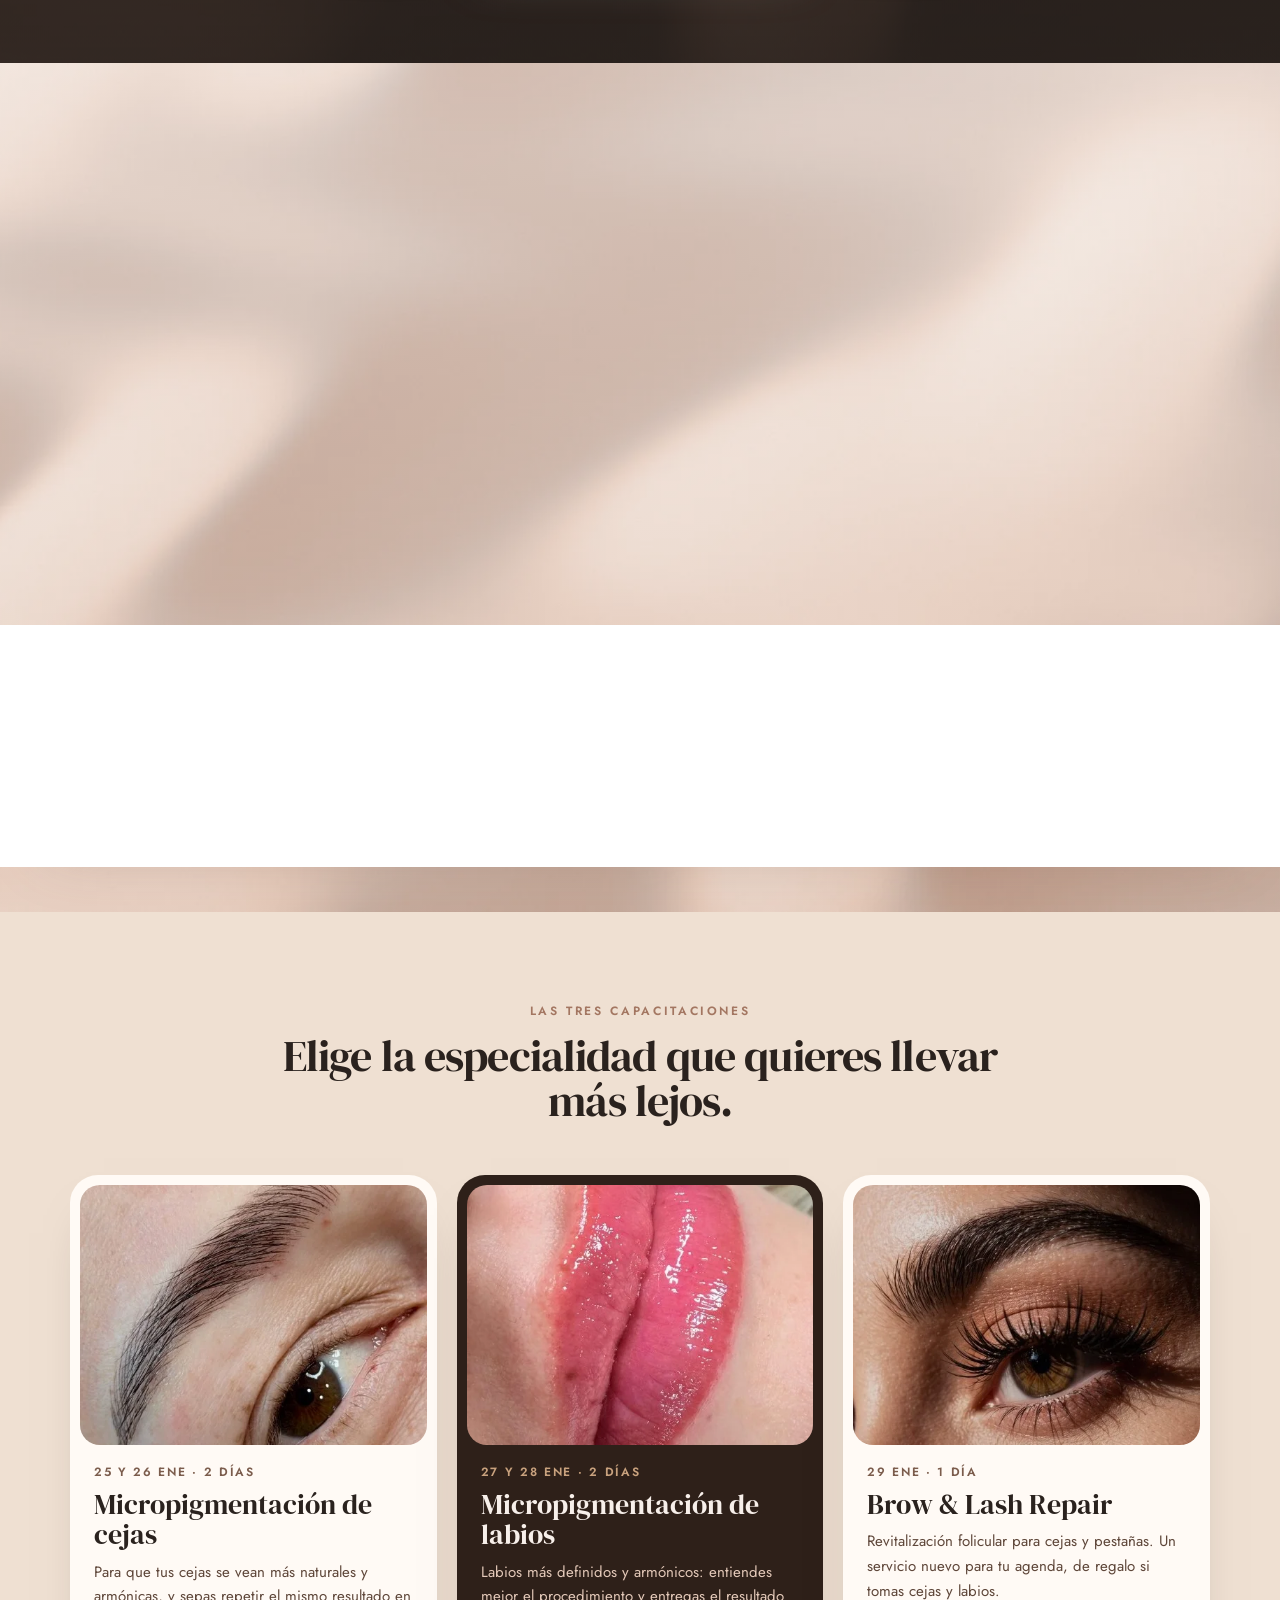
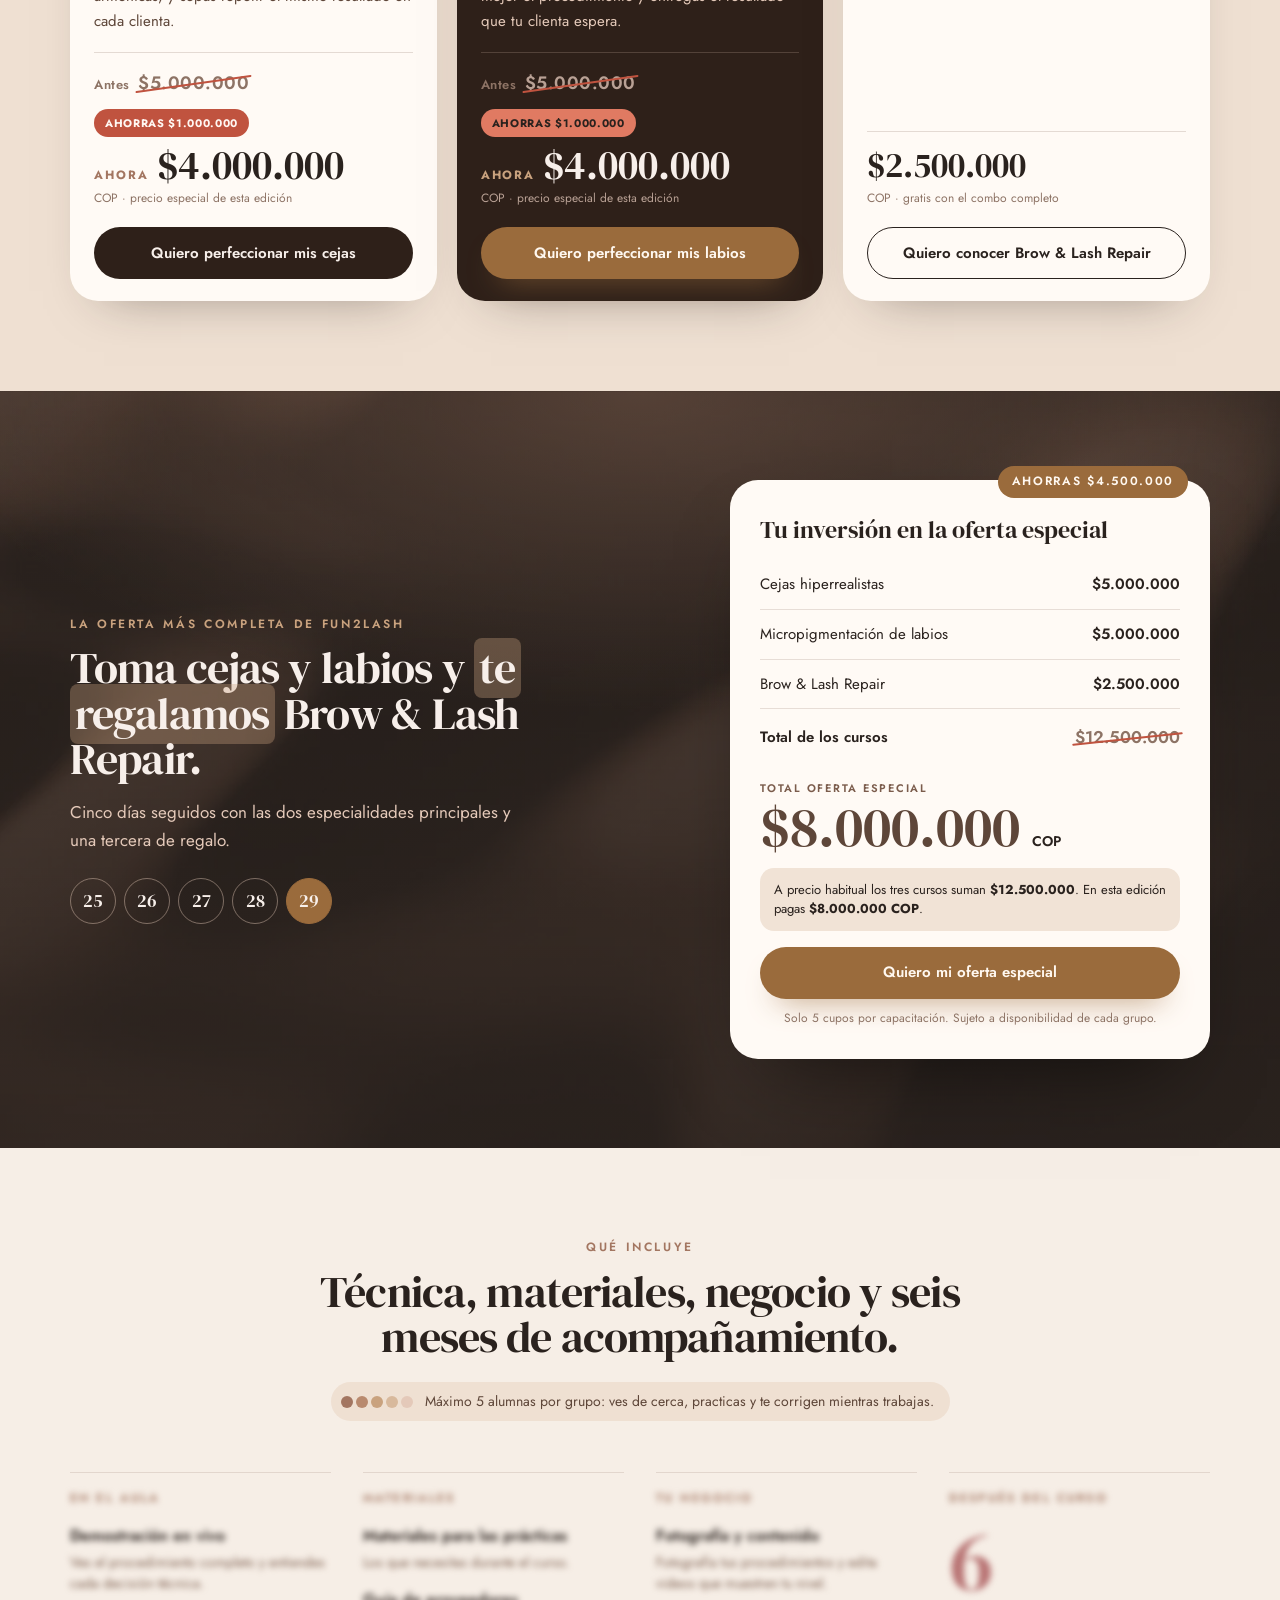
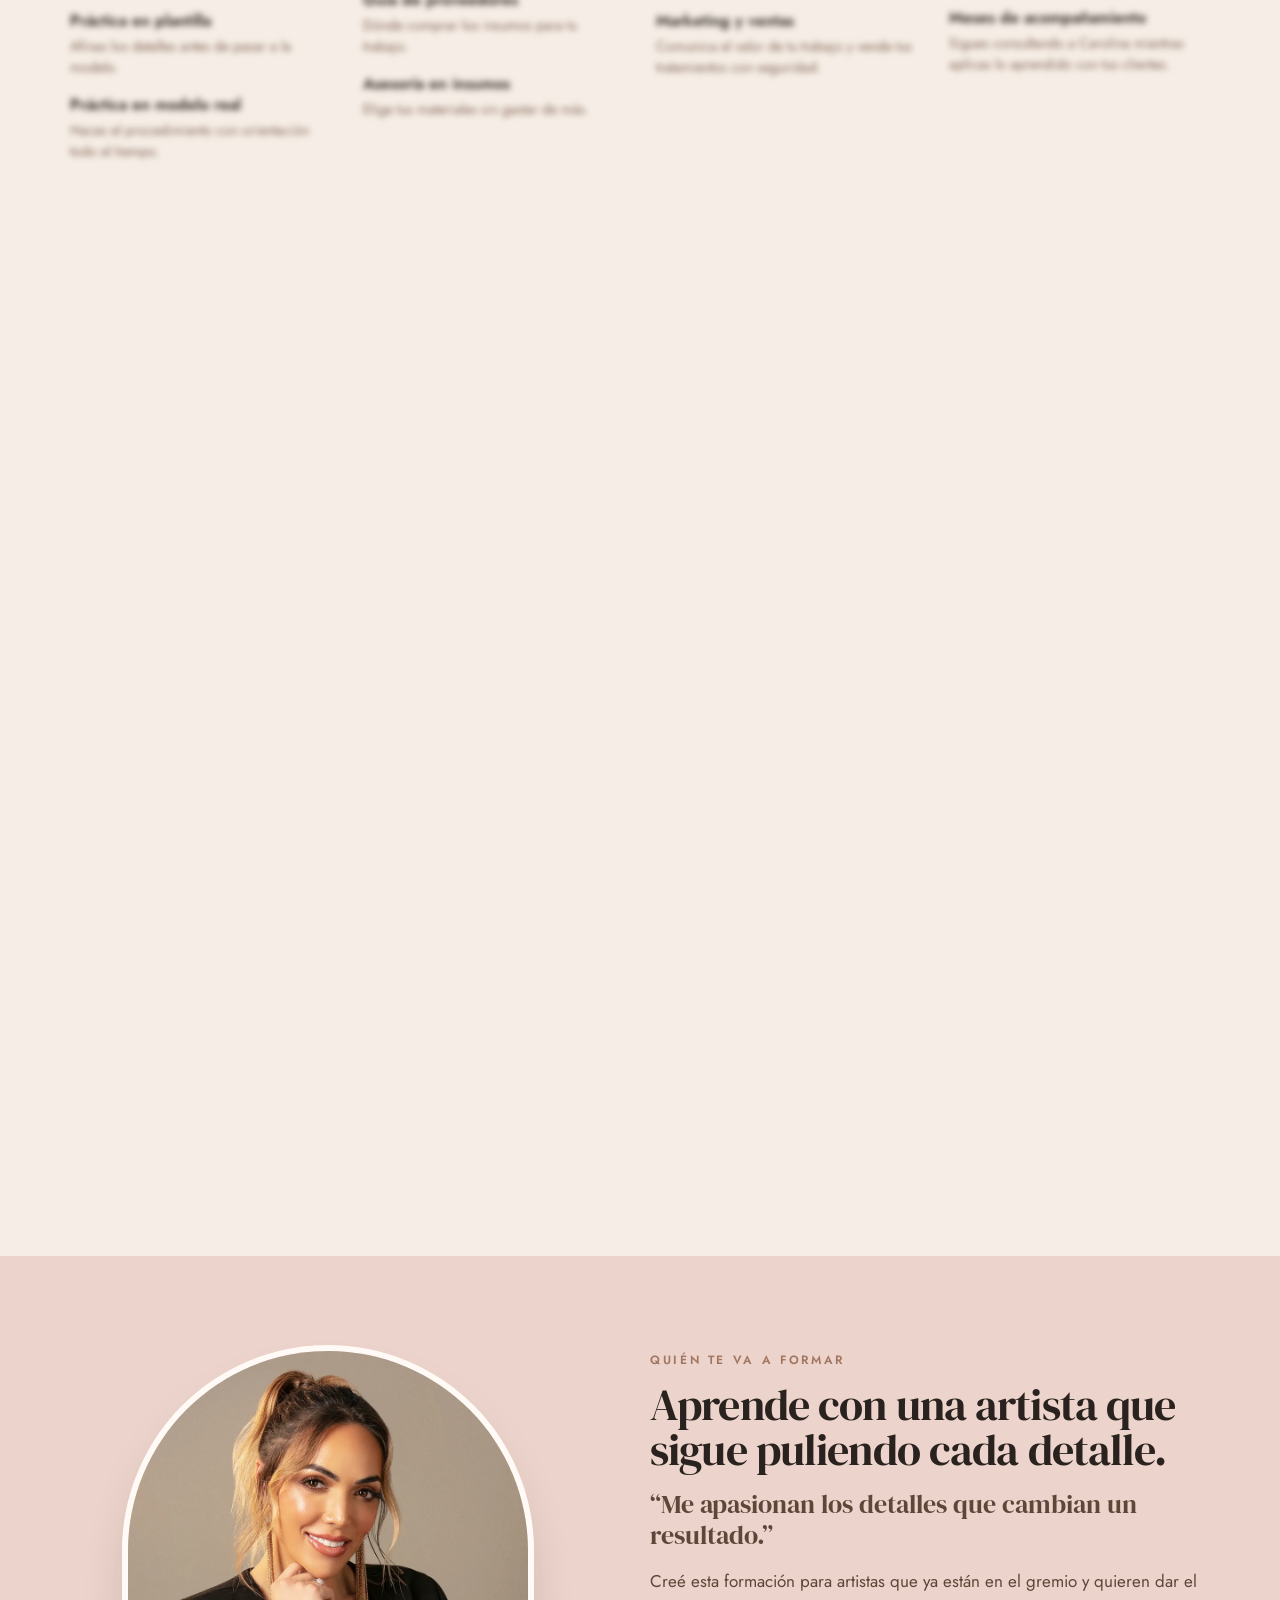
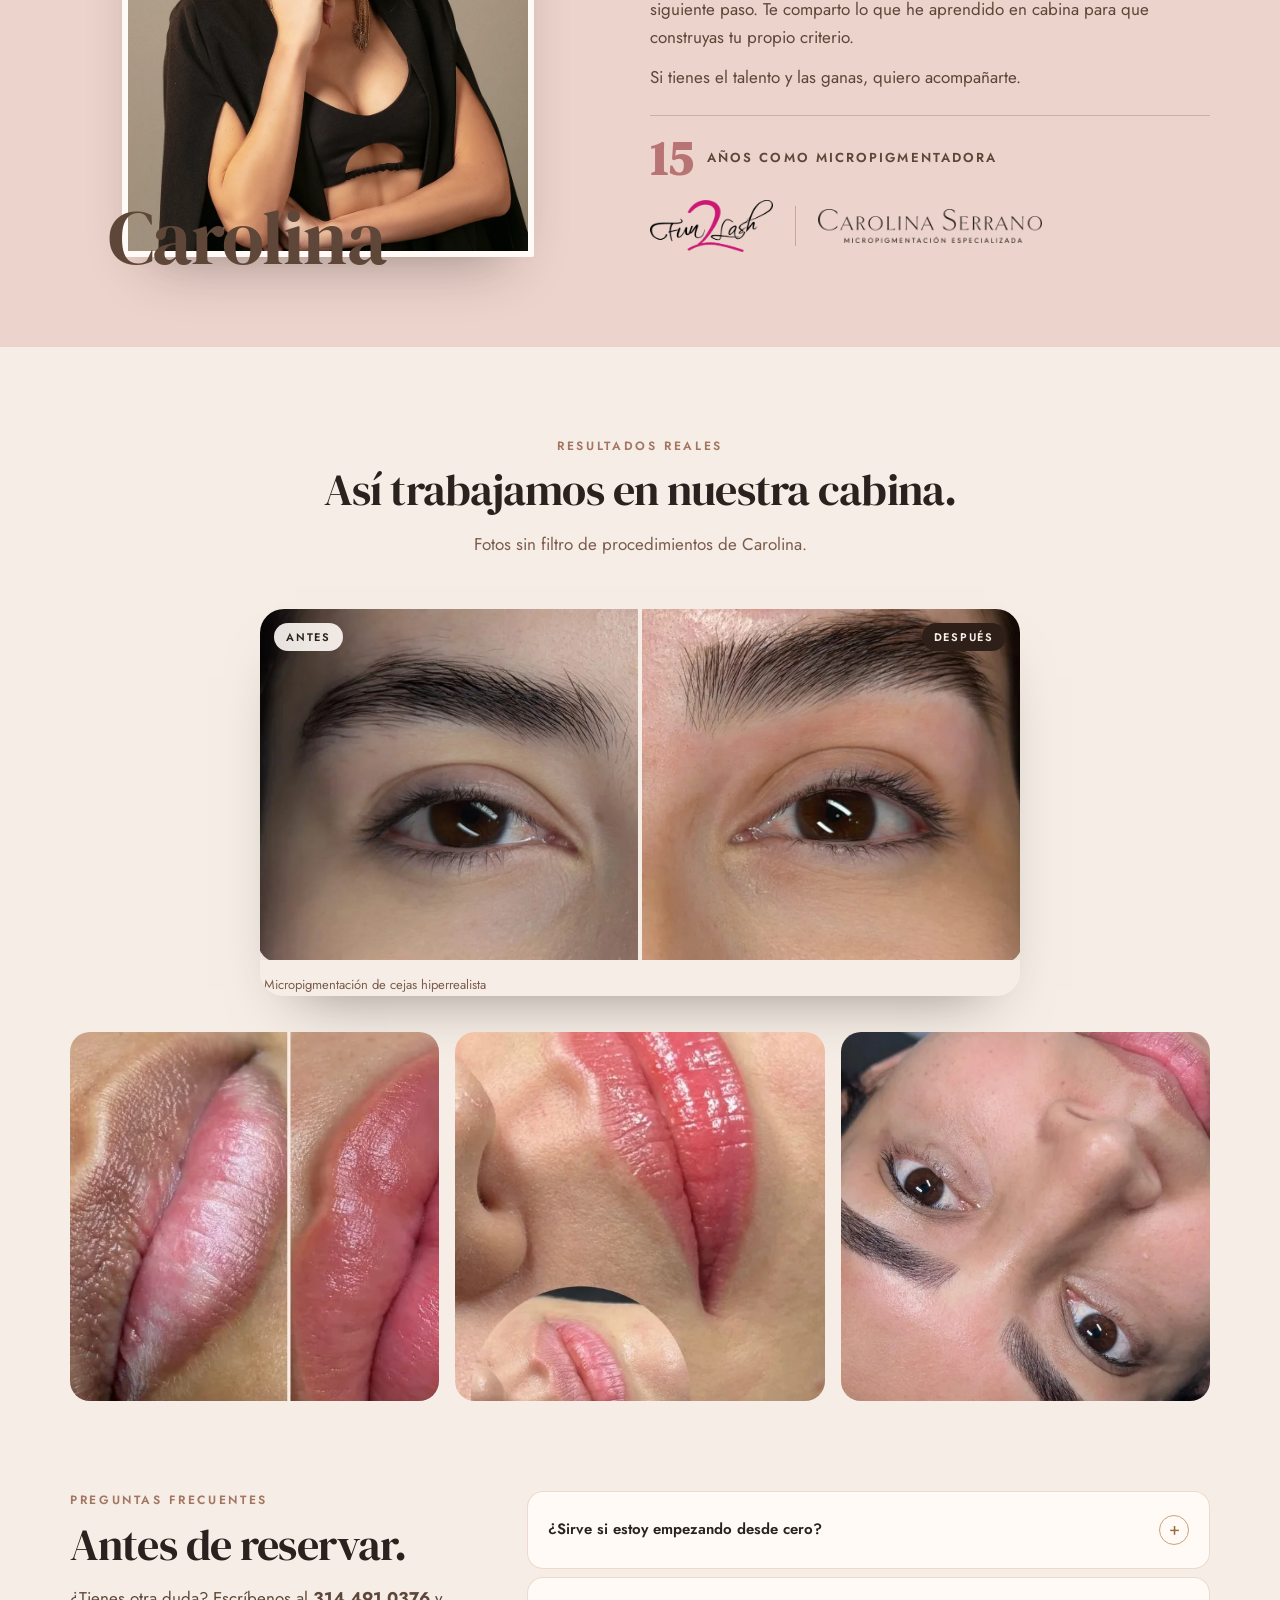
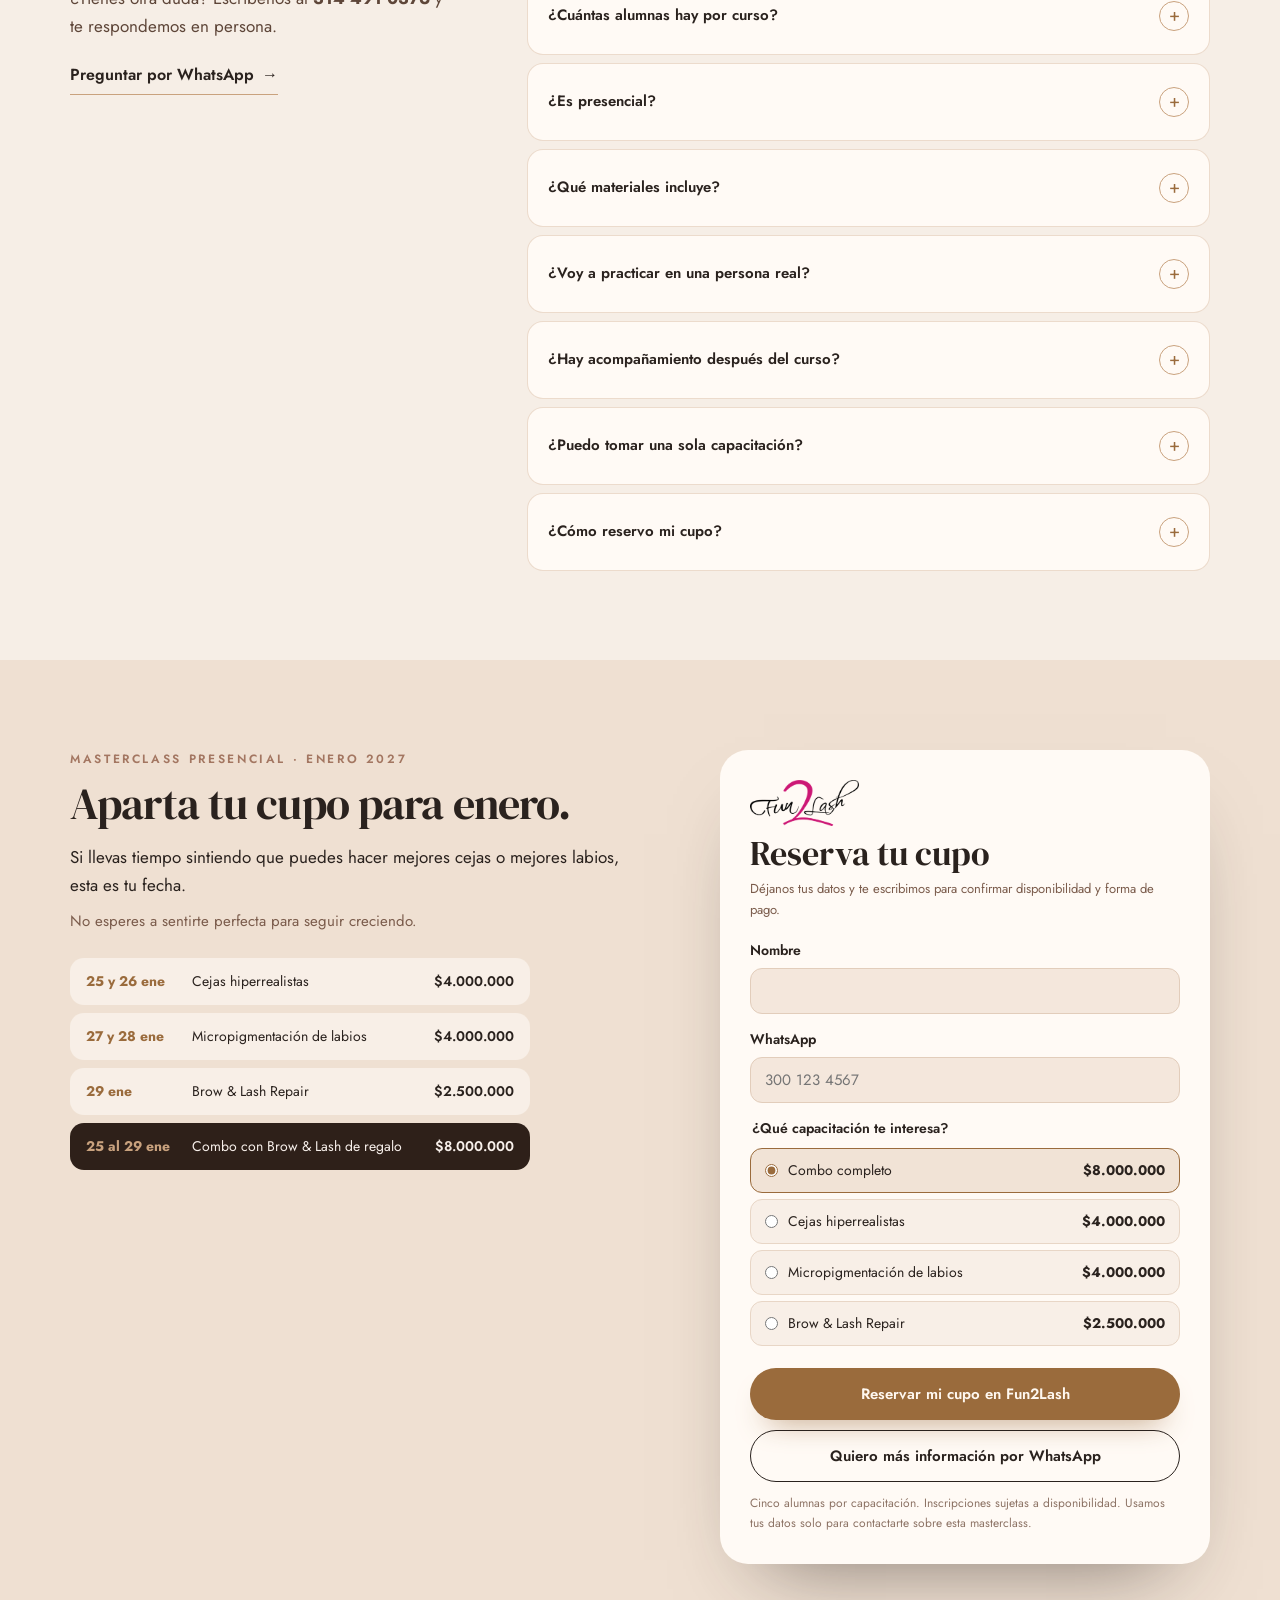
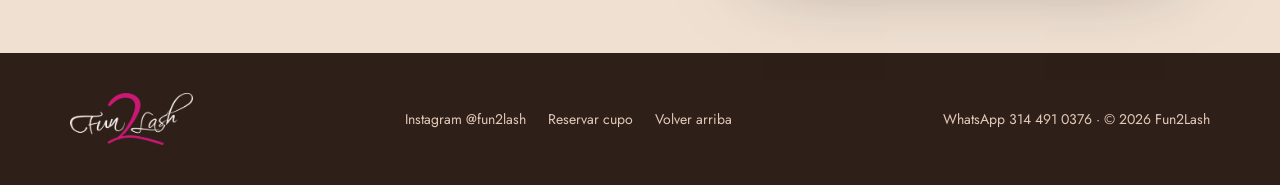
==== commit a9ed47bc: "Preview: 'La oferta más completa de Fun2Lash' Co-Authored-By: Claude Opus 5.5 <noreply@anthropic.com" ====
--- a/preview.html
+++ b/preview.html
@@ -389,7 +389,7 @@
 <section id="combo" class="fl-sec fl-seda-oscura" style="color: #E4C9B9;">
 <div class="fl-wrap fl-split">
 <div class="fl-rv" style="flex: 1 1 420px; min-width: 0;">
-<p class="fl-eyebrow" style="color: #C9A27E;">EL COMBO MÁS COMPLETO DE FUN2LASH</p>
+<p class="fl-eyebrow" style="color: #C9A27E;">LA OFERTA MÁS COMPLETA DE FUN2LASH</p>
 <h2 class="fl-h2" style="color: #F7EFEA;">Toma cejas y labios y <span class="fl-mark-word fl-mark-dark">te regalamos</span> Brow &amp; Lash Repair.</h2>
 <p style="margin: 0 0 24px; max-width: 26em;">Cinco días seguidos con las dos especialidades principales y una tercera de regalo.</p>
 <ol class="fl-dots" aria-label="Del 25 al 29 de enero"><li>25</li><li>26</li><li>27</li><li>28</li><li class="is-gift">29</li></ol>
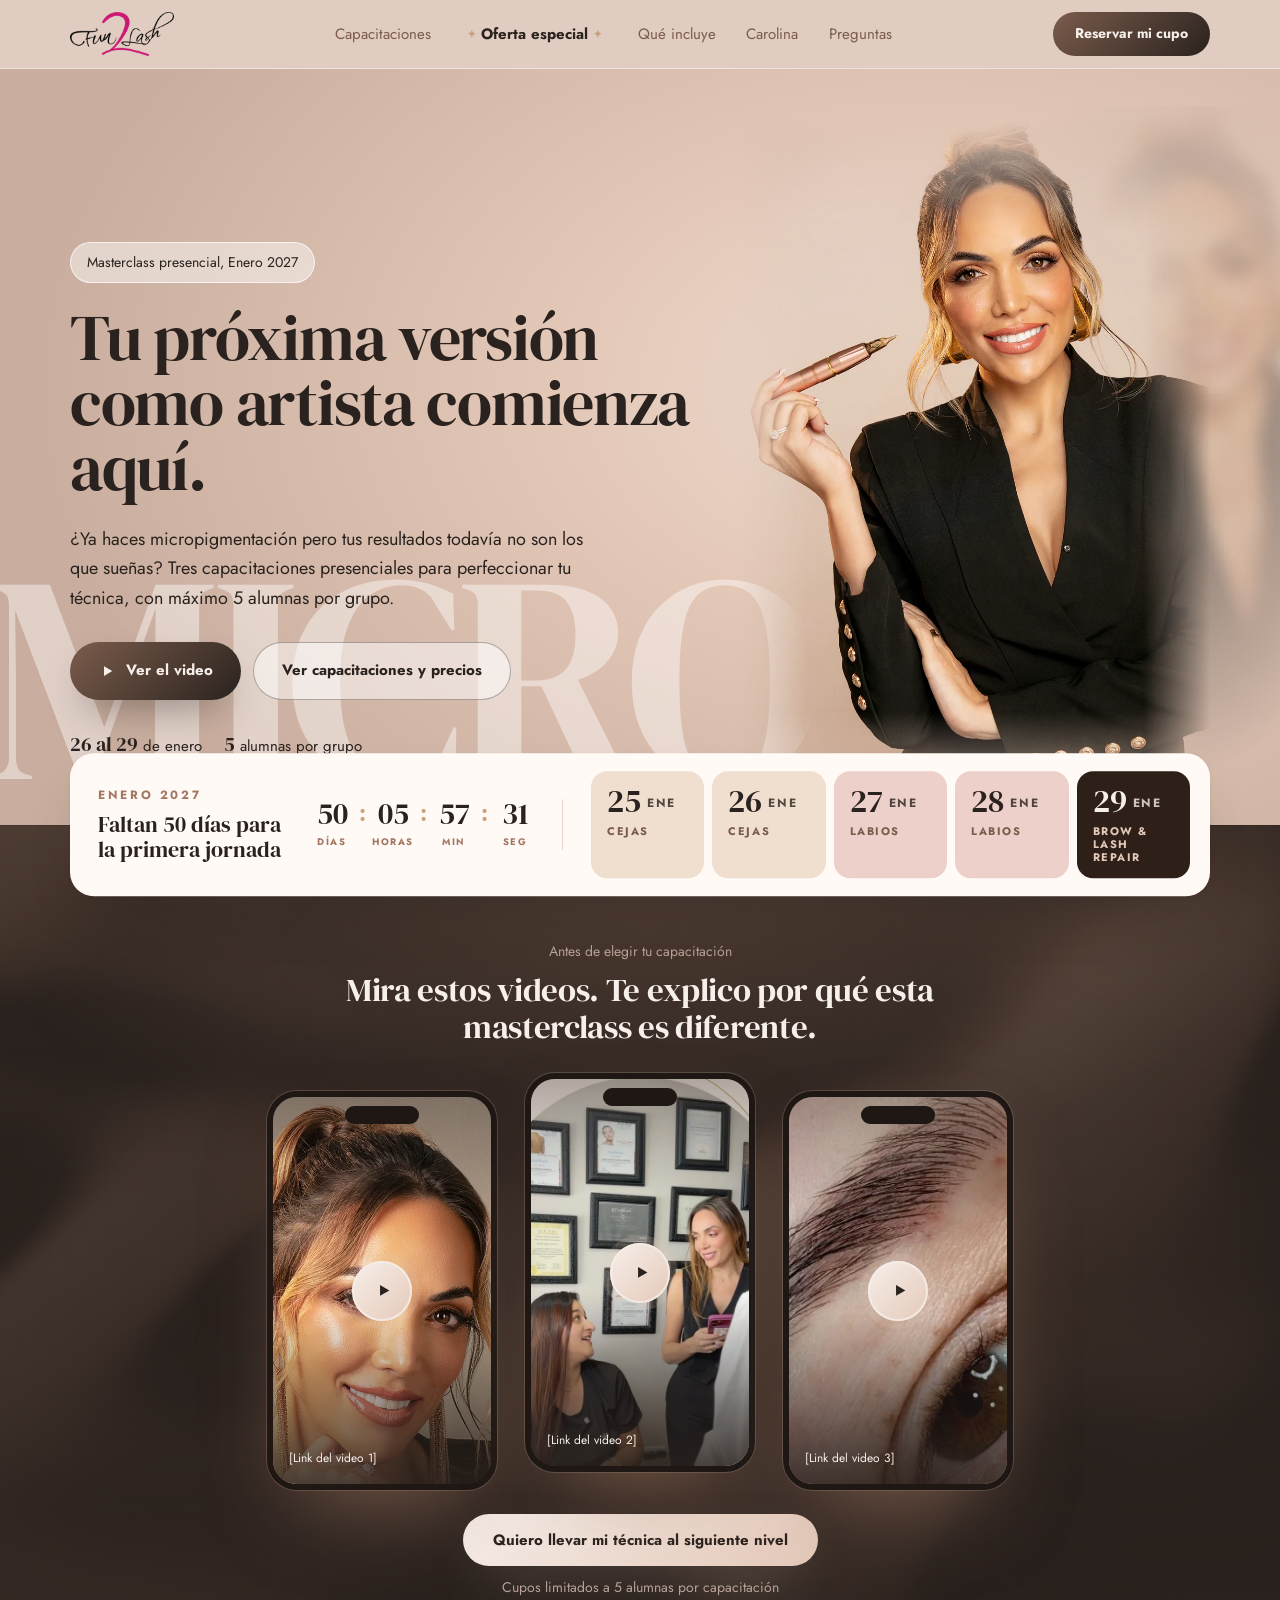
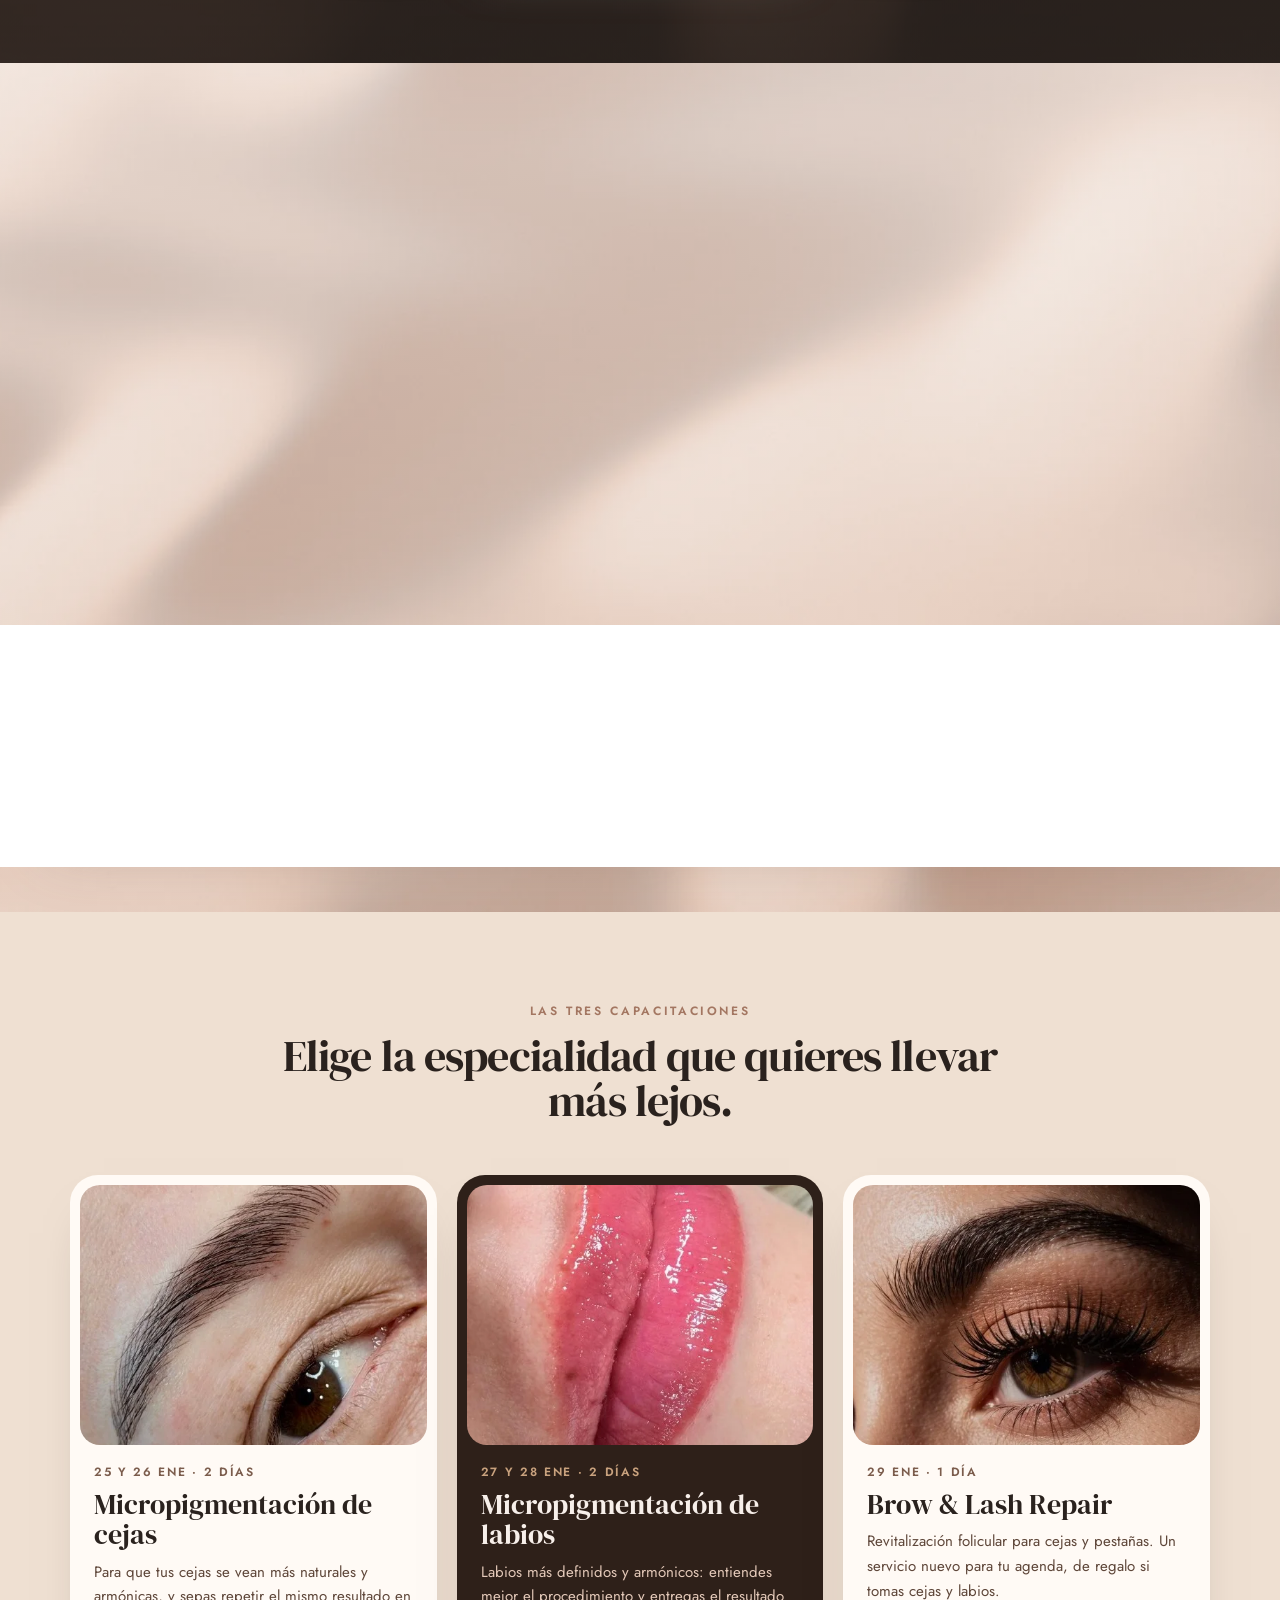
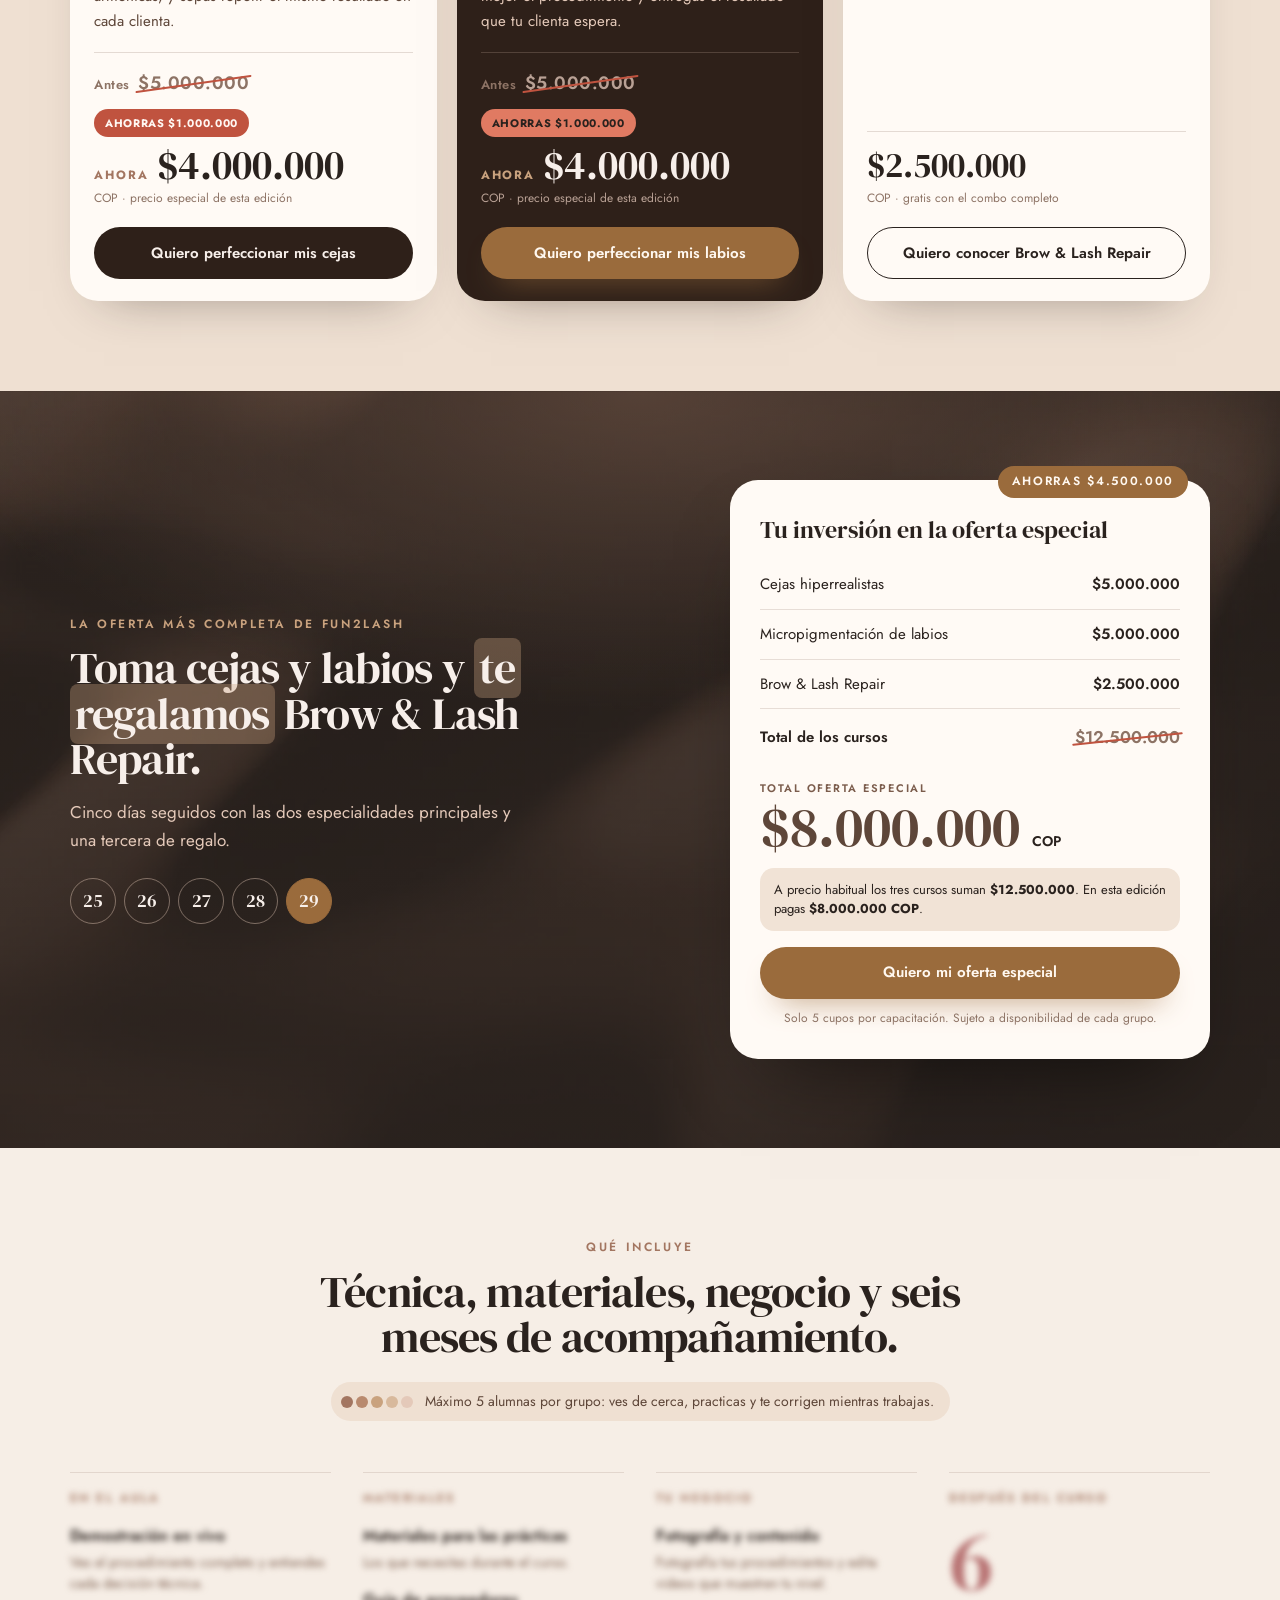
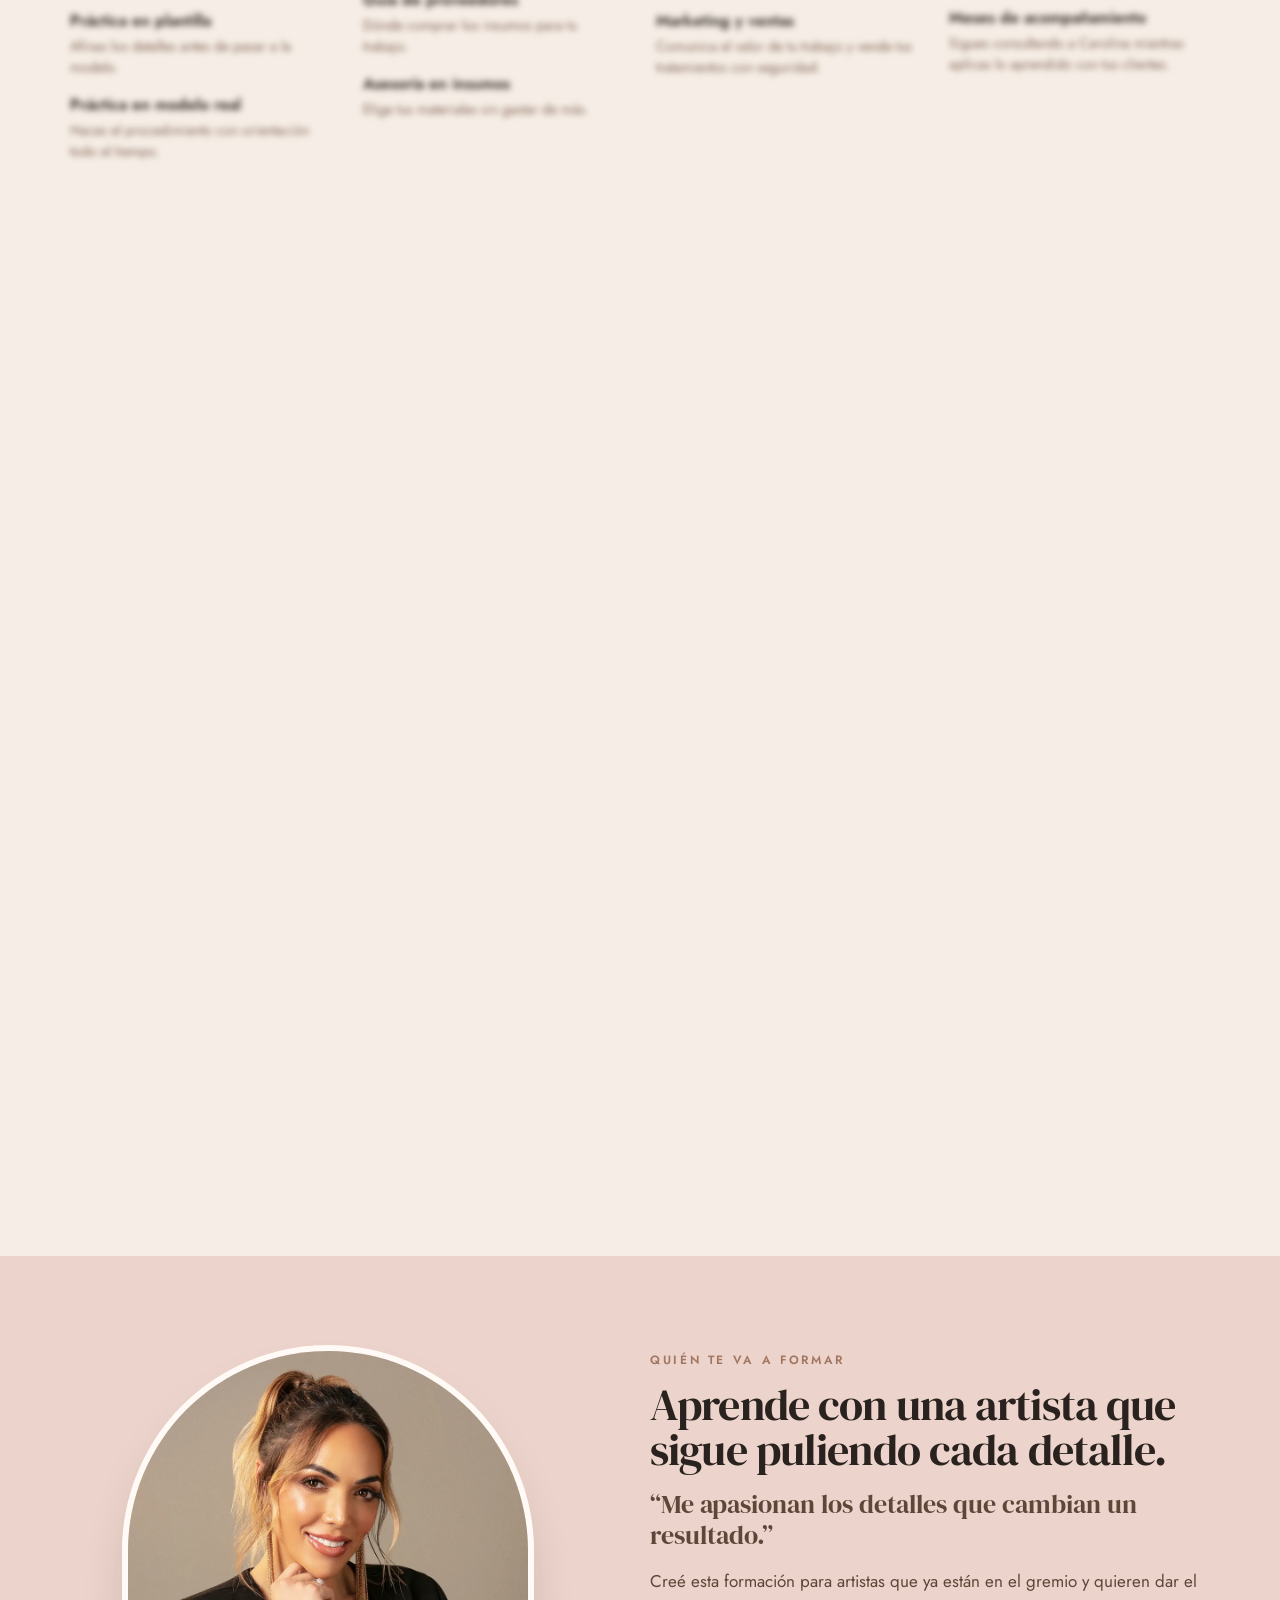
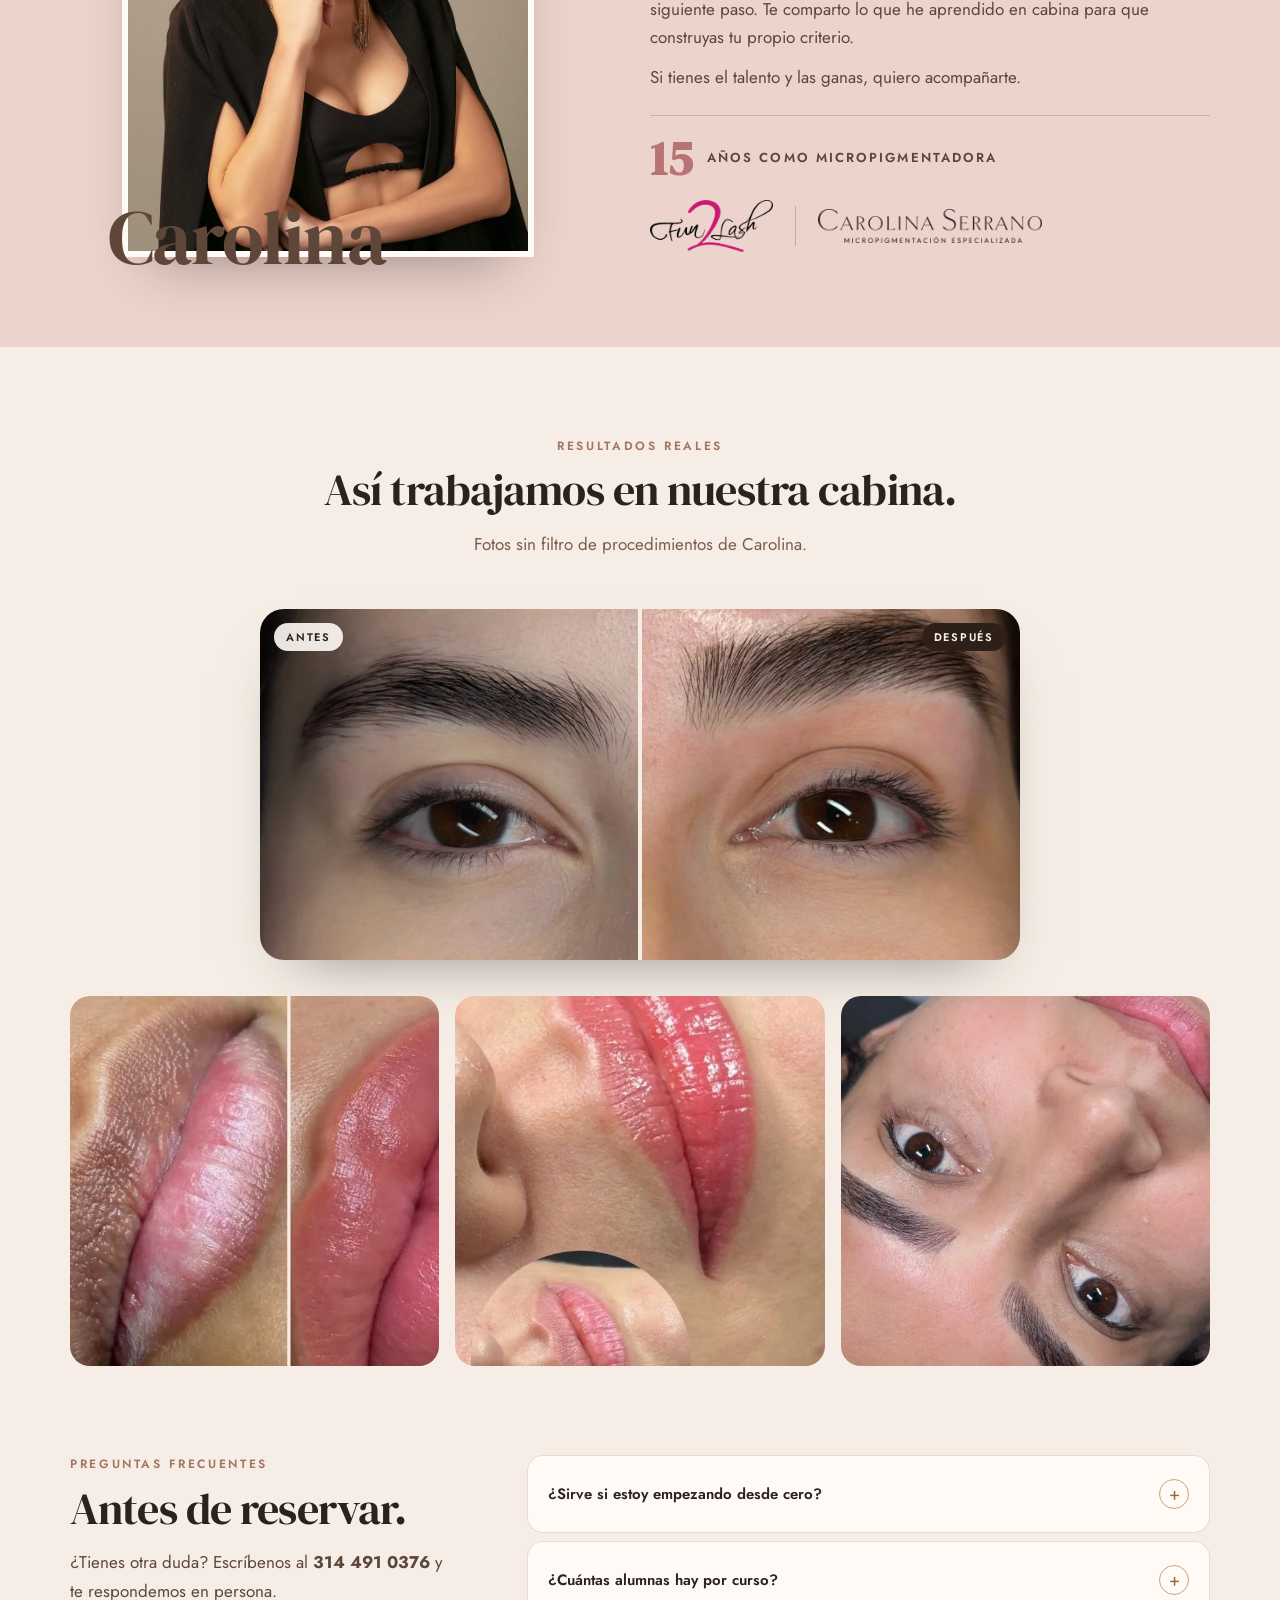
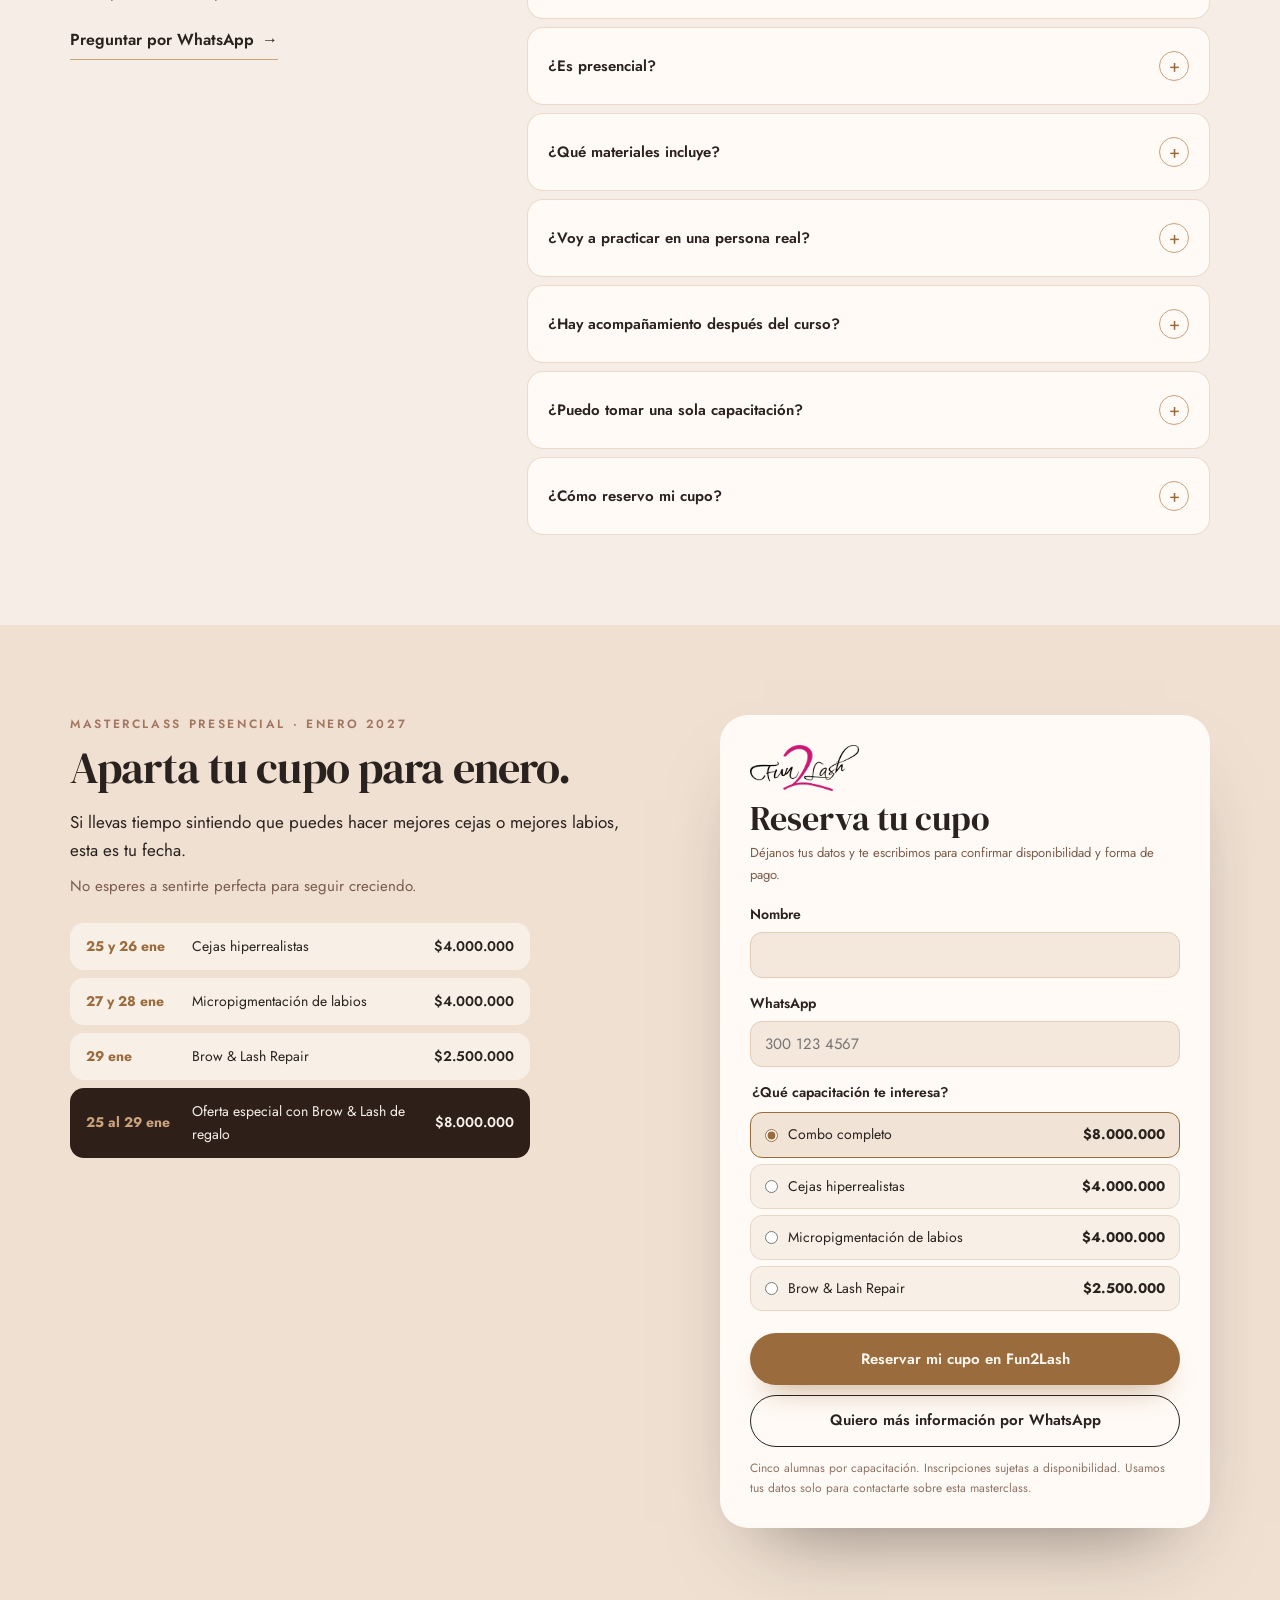
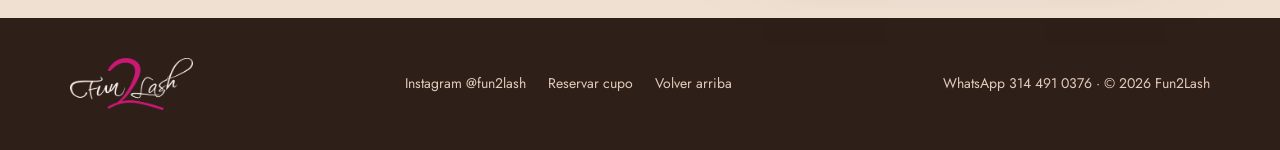
==== commit bb952d1f: "Preview: sin pie en el antes/después y 'Oferta especial' en la lista de precios Co-Authored-By: Clau" ====
--- a/preview.html
+++ b/preview.html
@@ -469,7 +469,7 @@
 <figure class="fl-ba fl-rv">
 <div><img loading="lazy" src="img/antes.webp" alt="Cejas antes del procedimiento" width="620" height="576"><span>ANTES</span></div>
 <div><img loading="lazy" src="img/despues.webp" alt="Cejas después de la micropigmentación hiperrealista" width="618" height="576"><span class="is-after">DESPUÉS</span></div>
-<figcaption>Micropigmentación de cejas hiperrealista</figcaption>
+
 </figure>
 <div class="fl-gallery">
 <figure class="fl-rv"><img loading="lazy" src="img/res-labios.webp?v=2" alt="Labios antes y después" width="467" height="700"></figure>
@@ -513,7 +513,7 @@
 <li><b>25 y 26 ene</b><span>Cejas hiperrealistas</span><strong>$4.000.000</strong></li>
 <li><b>27 y 28 ene</b><span>Micropigmentación de labios</span><strong>$4.000.000</strong></li>
 <li><b>29 ene</b><span>Brow &amp; Lash Repair</span><strong>$2.500.000</strong></li>
-<li class="is-combo"><b>25 al 29 ene</b><span>Combo con Brow &amp; Lash de regalo</span><strong>$8.000.000</strong></li>
+<li class="is-combo"><b>25 al 29 ene</b><span>Oferta especial con Brow &amp; Lash de regalo</span><strong>$8.000.000</strong></li>
 </ul>
 </div>
 <form class="fl-form fl-rv" id="fl-form" novalidate>
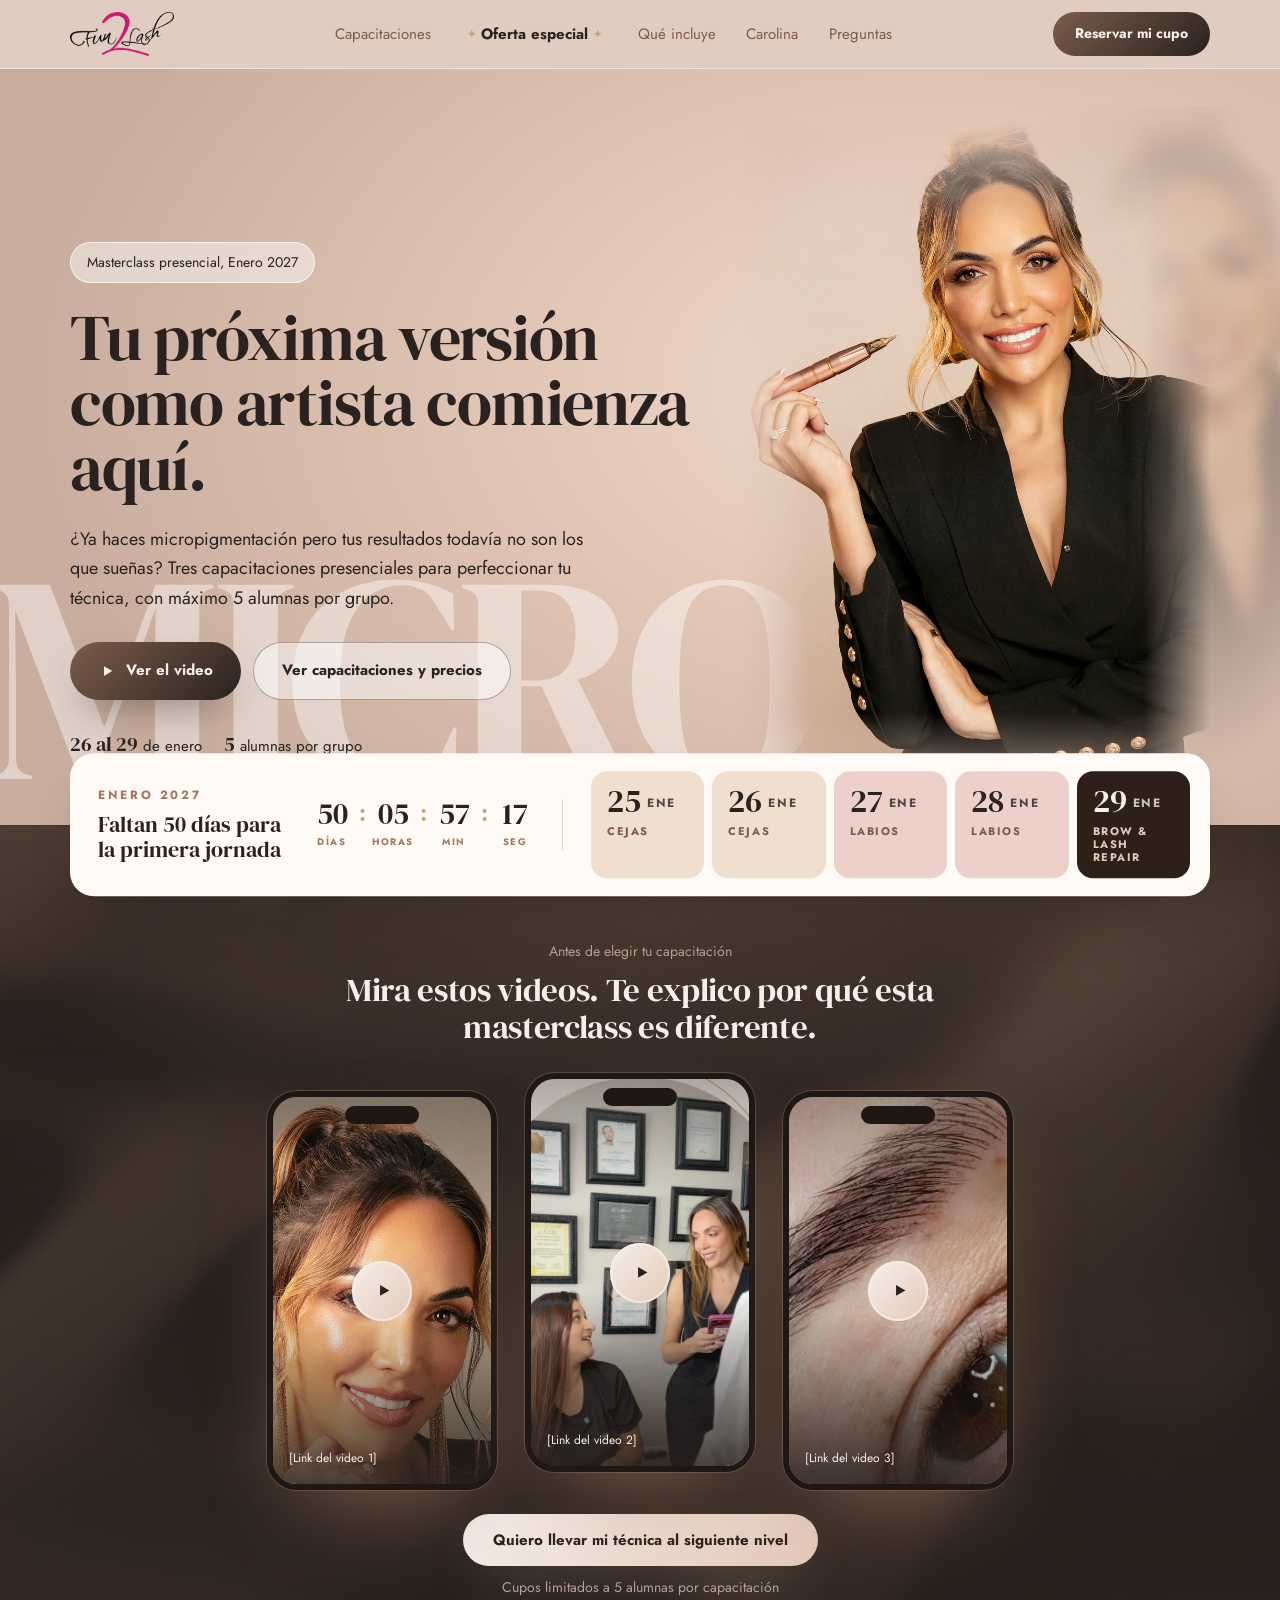
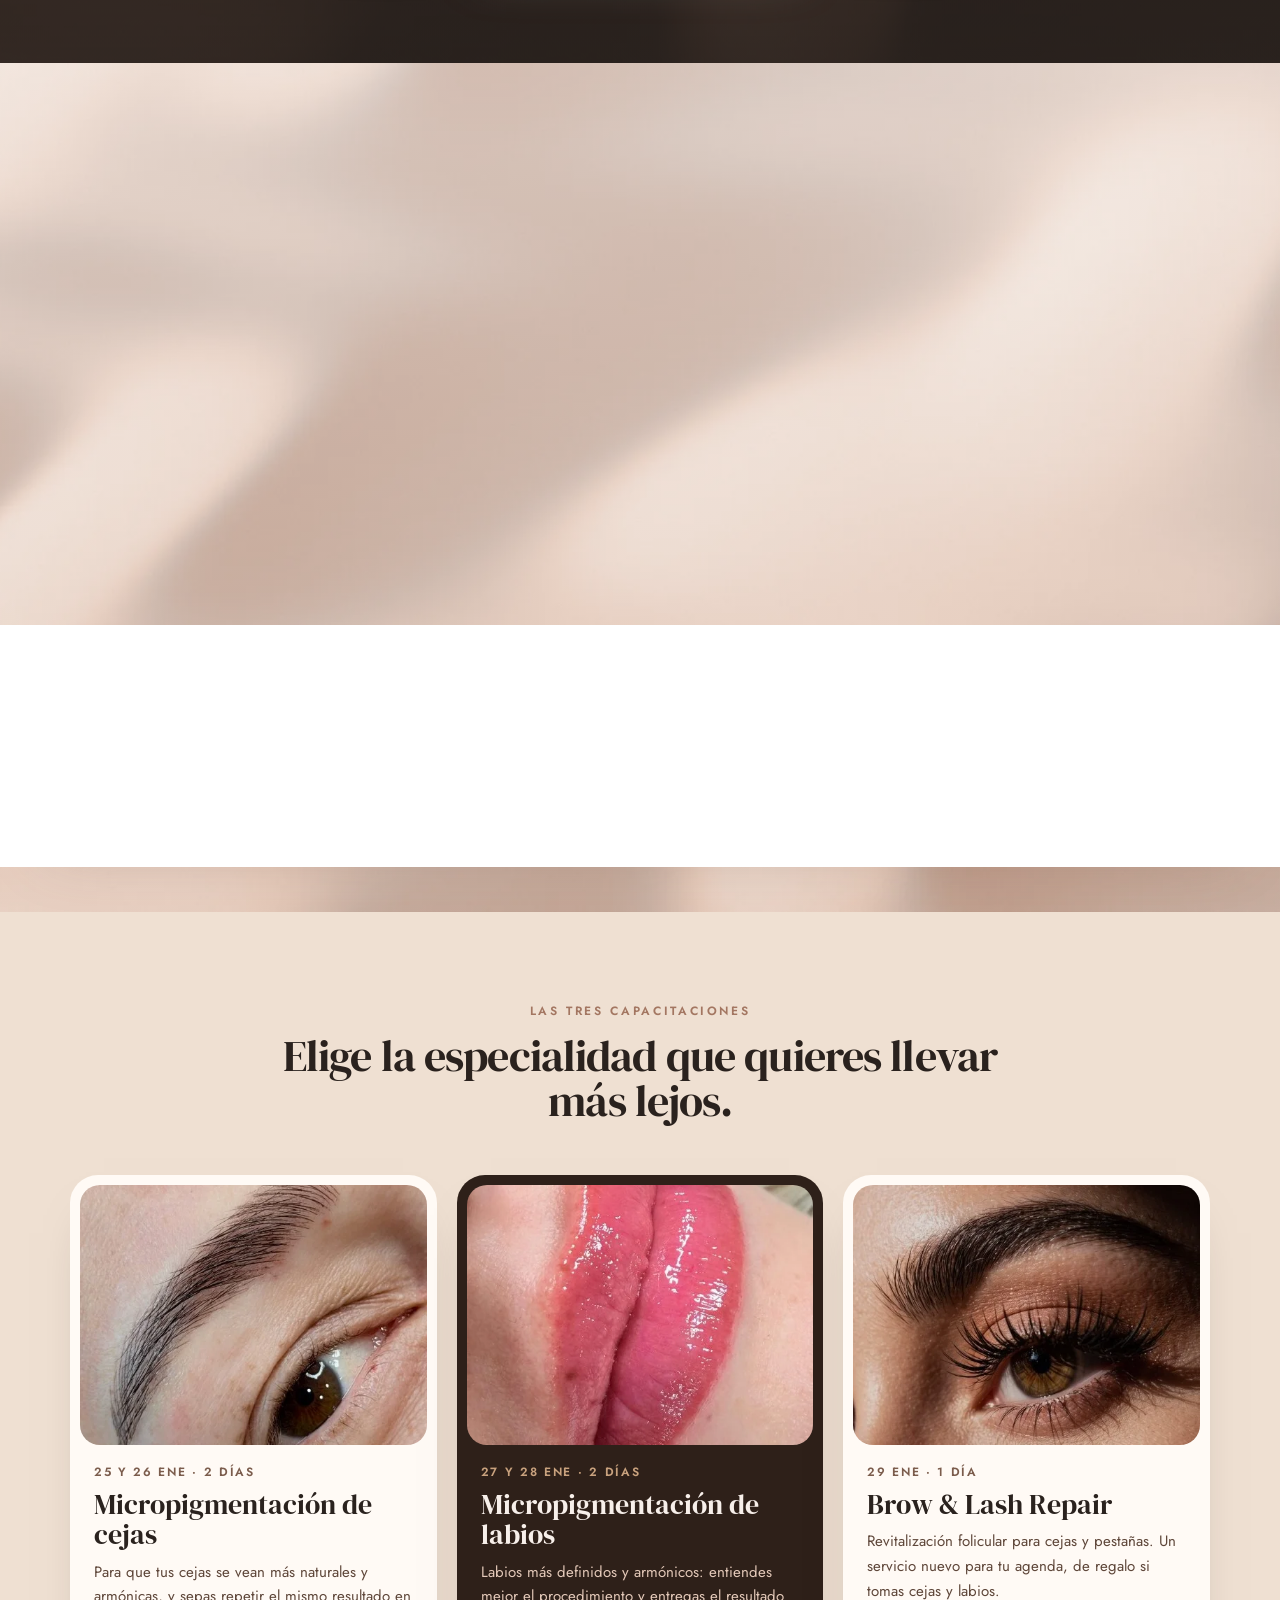
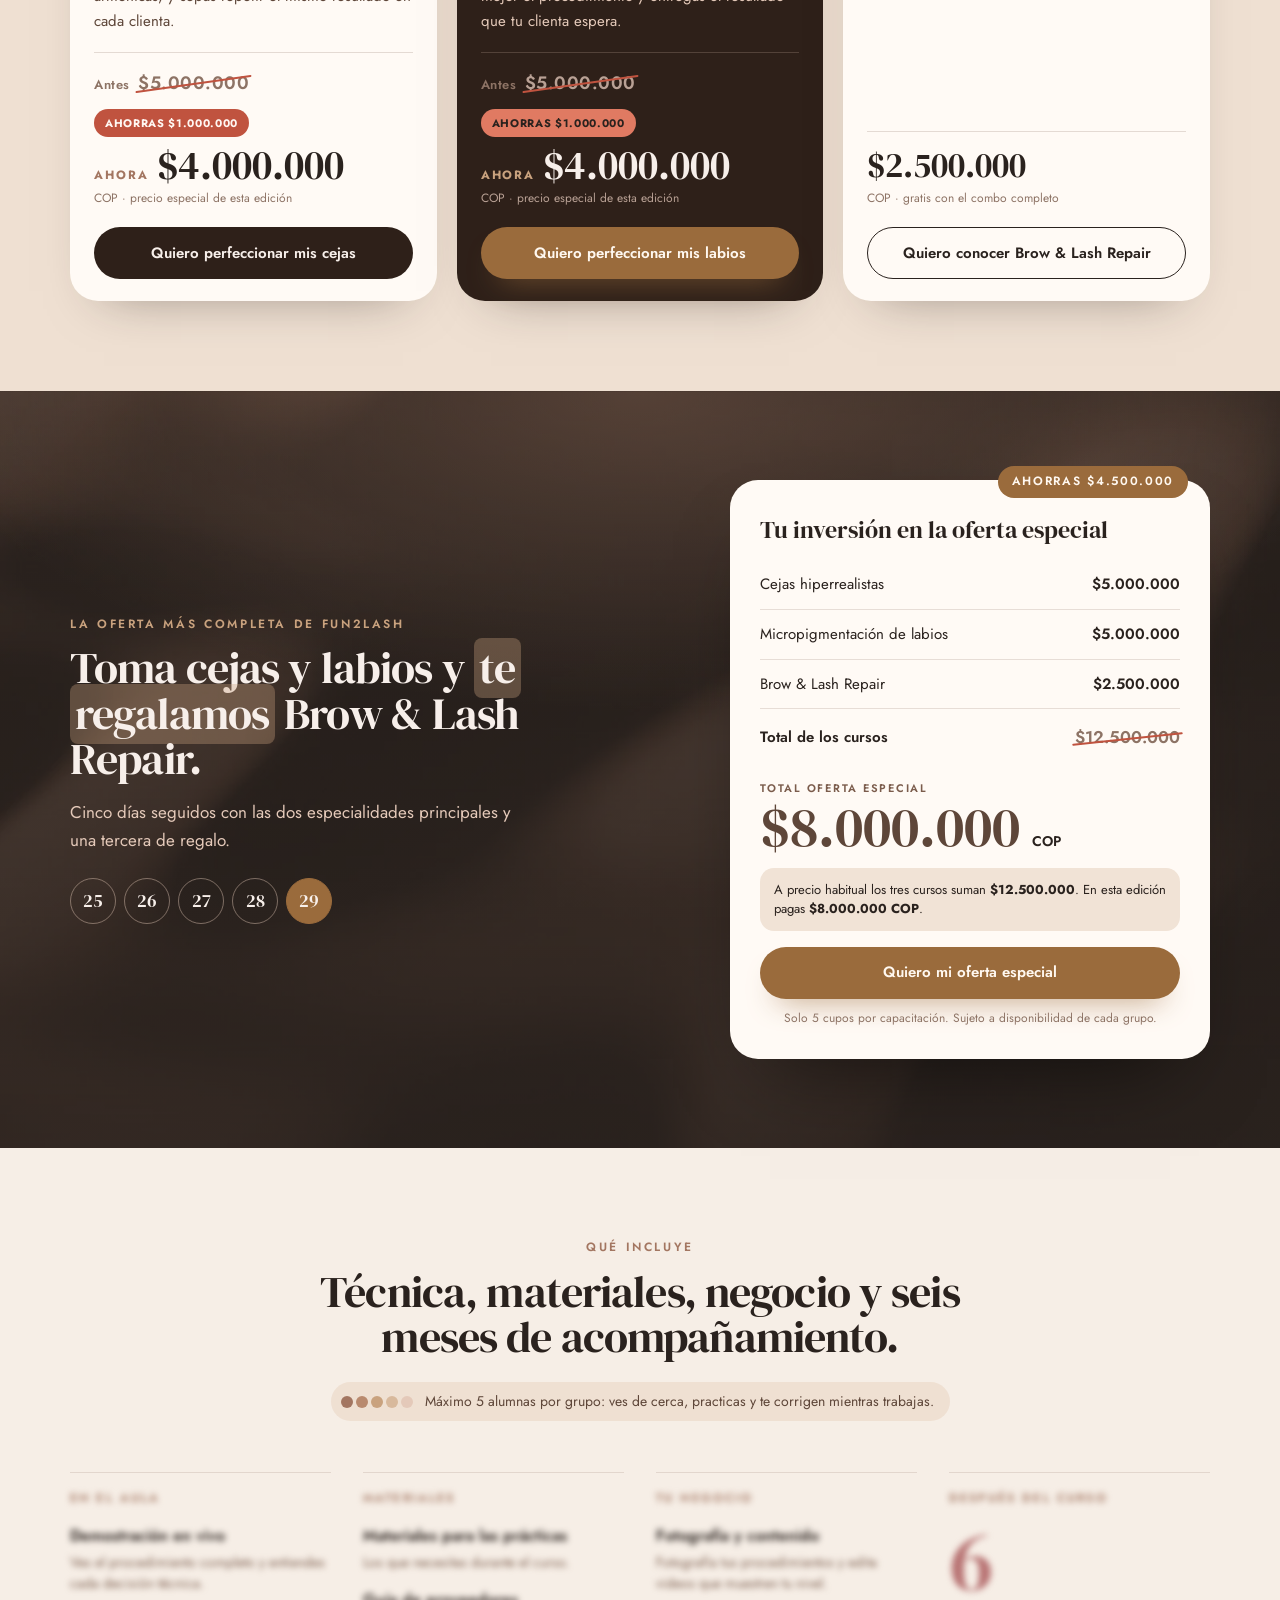
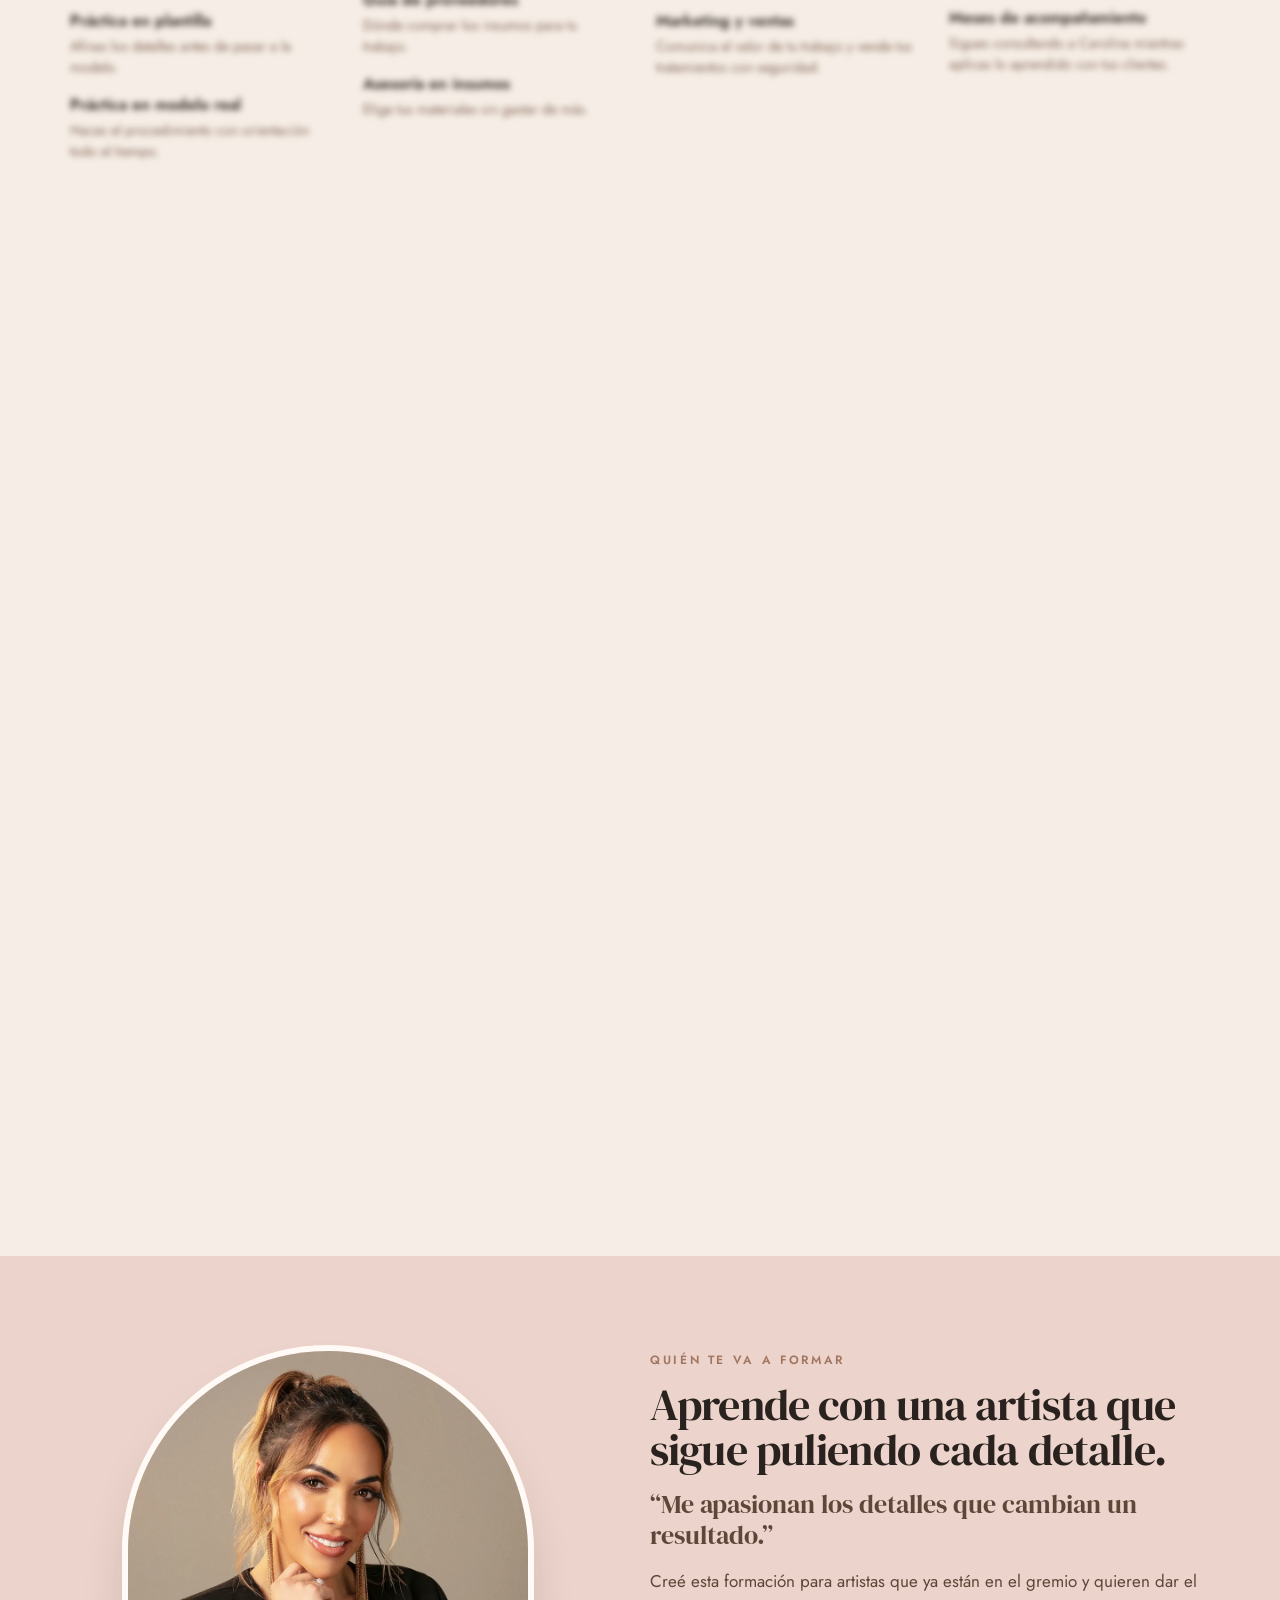
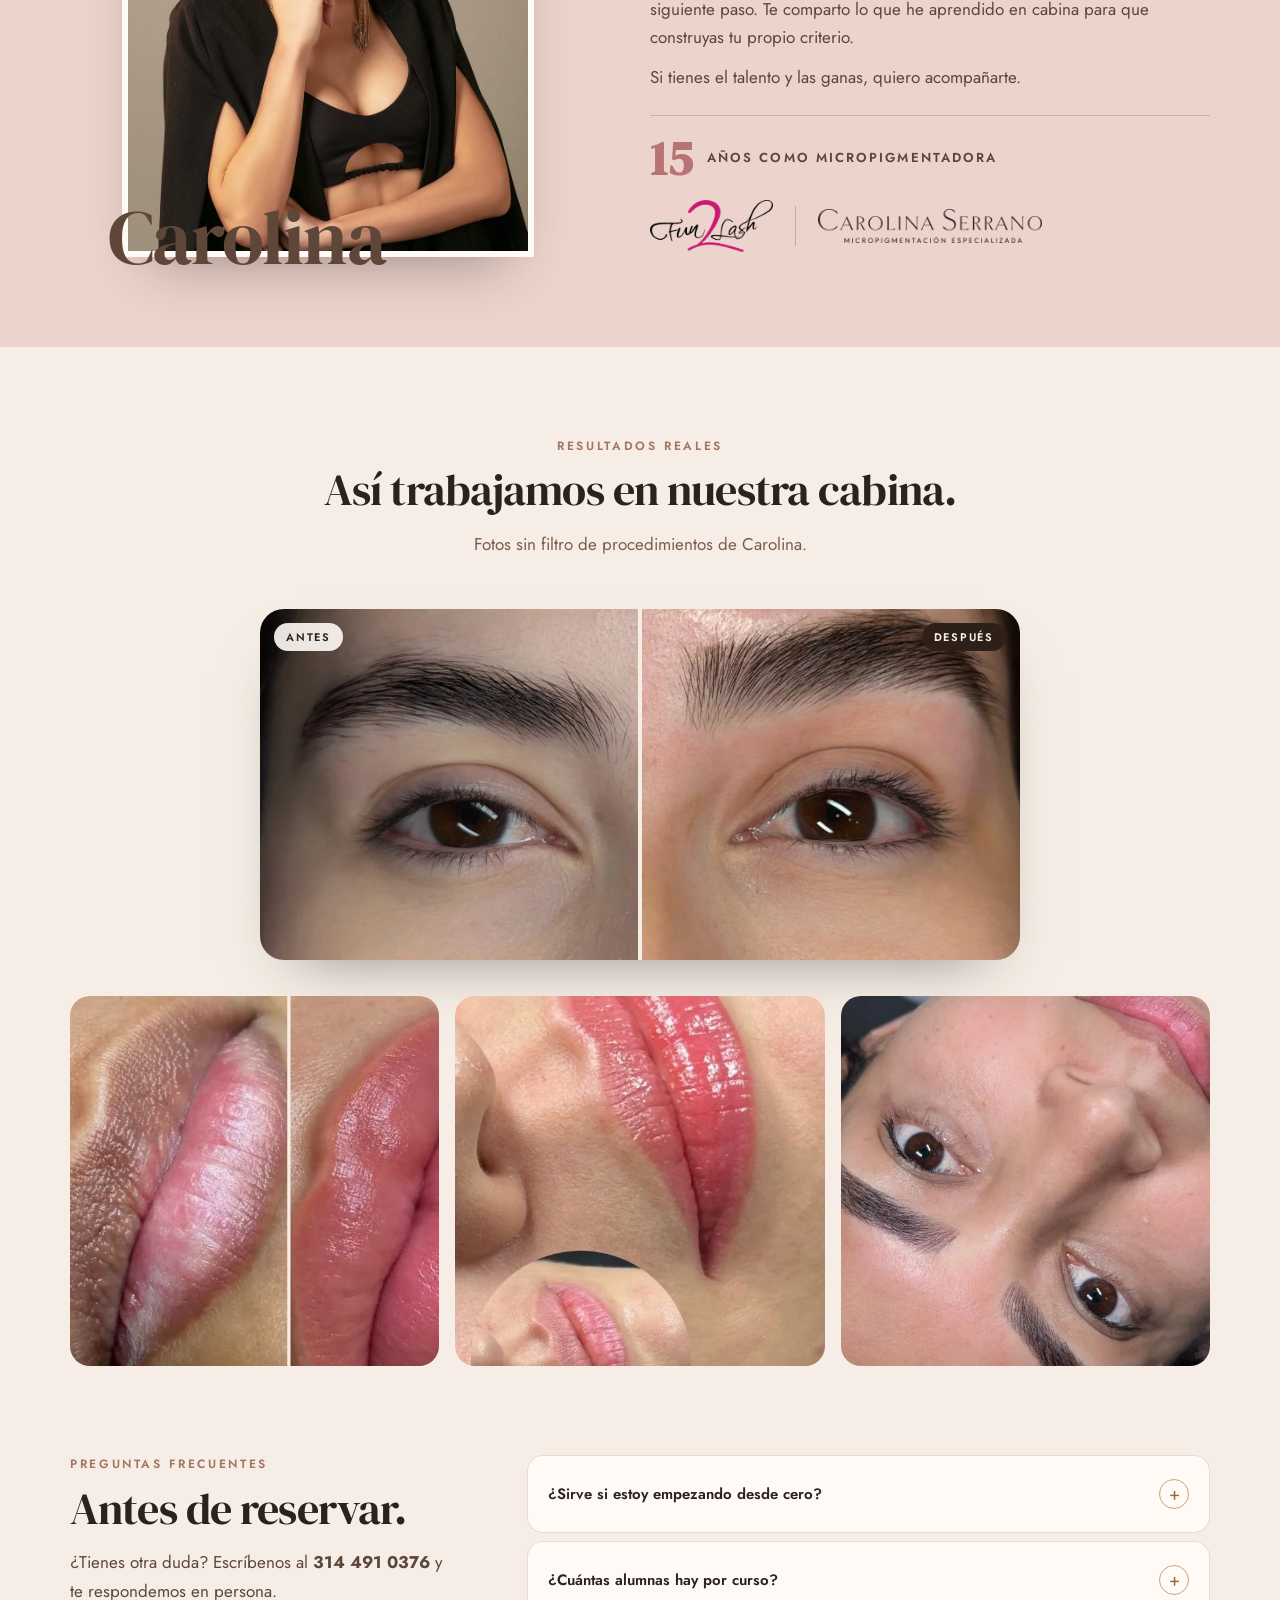
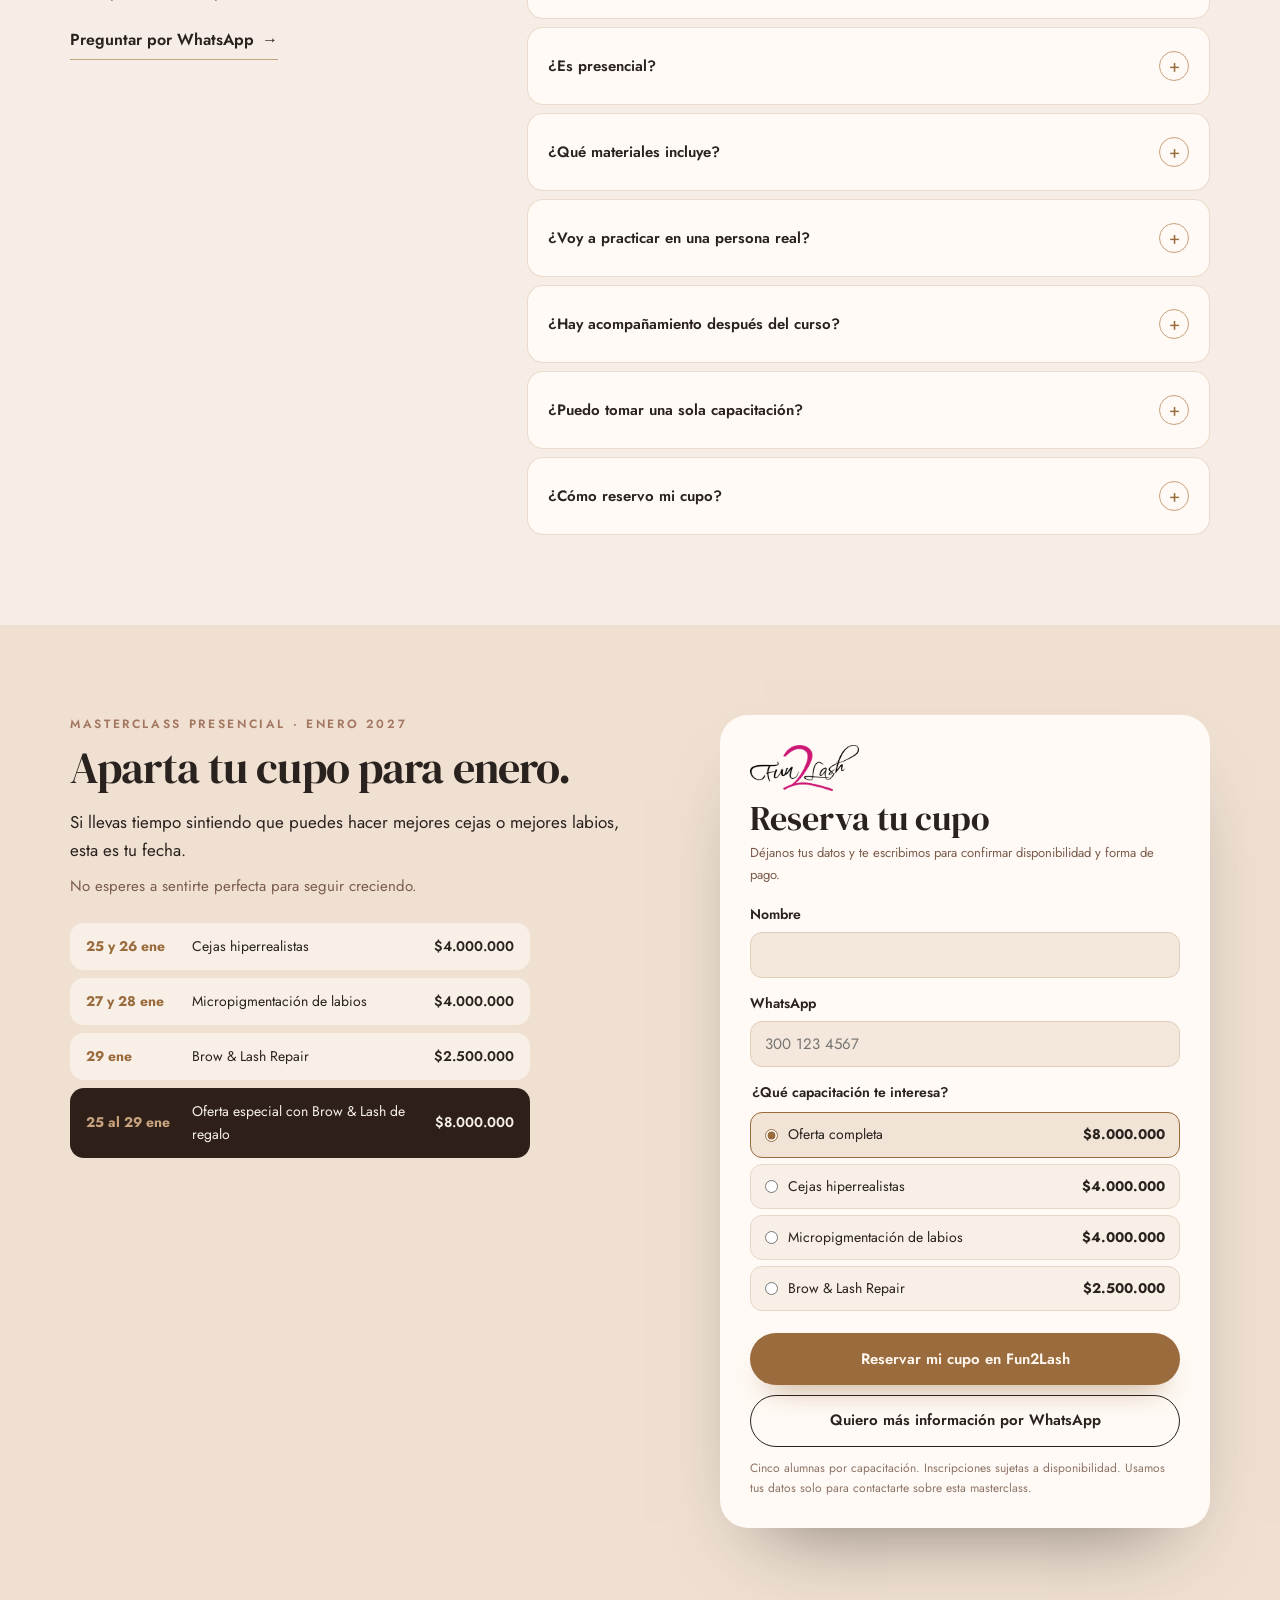
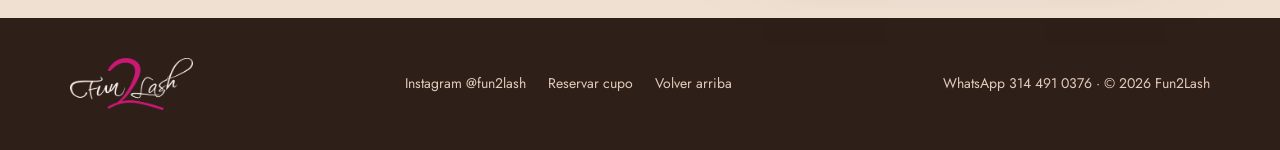
==== commit 10c0b05a: "Preview: formulario con 'Oferta completa' Co-Authored-By: Claude Opus 5.5 <noreply@anthropic.com> Cl" ====
--- a/preview.html
+++ b/preview.html
@@ -406,7 +406,7 @@
 <p class="fl-invest-label">TOTAL OFERTA ESPECIAL</p>
 <p class="fl-invest-total">$8.000.000 <small>COP</small></p>
 <p class="fl-invest-note">A precio habitual los tres cursos suman <strong>$12.500.000</strong>. En esta edición pagas <strong>$8.000.000 COP</strong>.</p>
-<a href="#reservar" class="fl-btn fl-pill fl-pill-gold" data-curso="Combo completo" style="width: 100%;">Quiero mi oferta especial</a>
+<a href="#reservar" class="fl-btn fl-pill fl-pill-gold" data-curso="Oferta completa" style="width: 100%;">Quiero mi oferta especial</a>
 <p class="fl-invest-foot">Solo 5 cupos por capacitación. Sujeto a disponibilidad de cada grupo.</p>
 </div>
 </div>
@@ -525,7 +525,7 @@
 <label for="fl-wa">WhatsApp</label>
 <input id="fl-wa" name="whatsapp" type="tel" autocomplete="tel" inputmode="tel" placeholder="300 123 4567" required>
 <fieldset><legend>¿Qué capacitación te interesa?</legend>
-<label class="fl-opt"><input type="radio" name="curso" value="Combo completo" checked><span>Combo completo</span><b>$8.000.000</b></label>
+<label class="fl-opt"><input type="radio" name="curso" value="Oferta completa" checked><span>Oferta completa</span><b>$8.000.000</b></label>
 <label class="fl-opt"><input type="radio" name="curso" value="Cejas hiperrealistas"><span>Cejas hiperrealistas</span><b>$4.000.000</b></label>
 <label class="fl-opt"><input type="radio" name="curso" value="Micropigmentación de labios"><span>Micropigmentación de labios</span><b>$4.000.000</b></label>
 <label class="fl-opt"><input type="radio" name="curso" value="Brow &amp; Lash Repair"><span>Brow &amp; Lash Repair</span><b>$2.500.000</b></label>
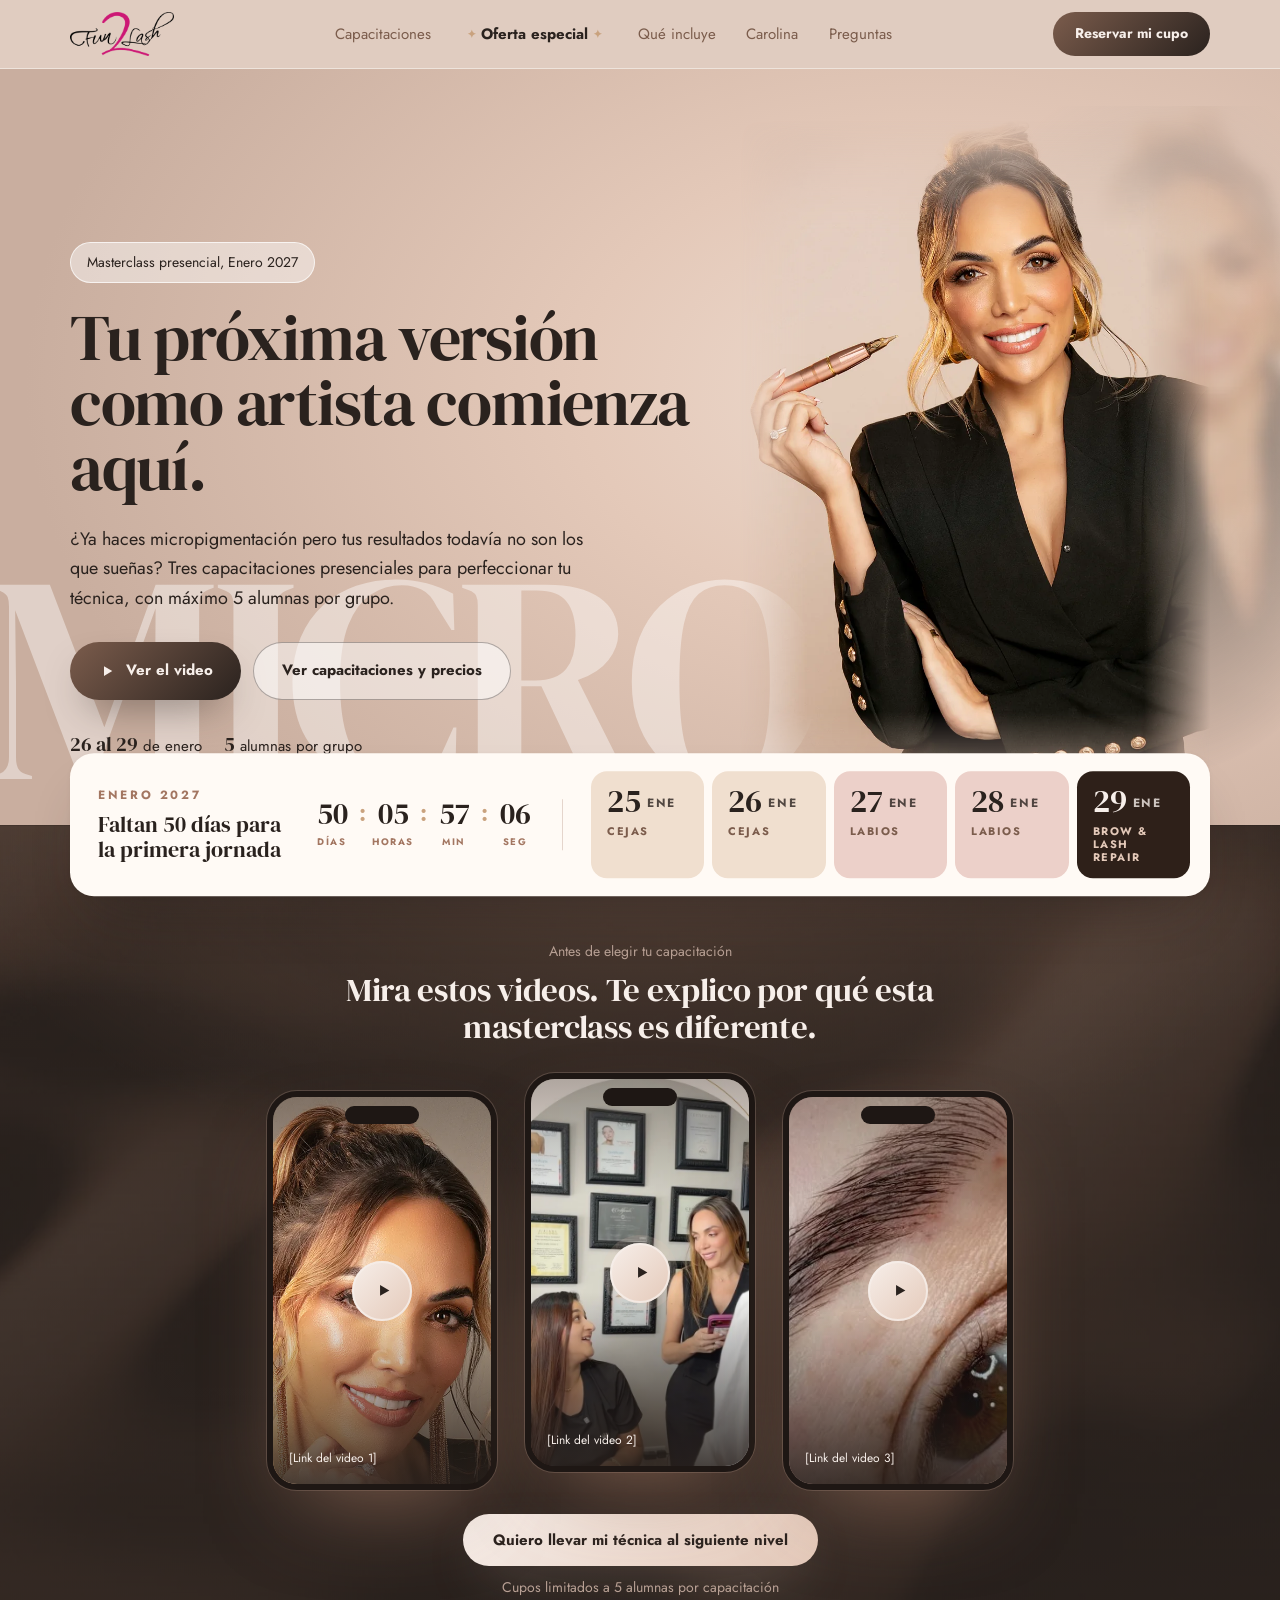
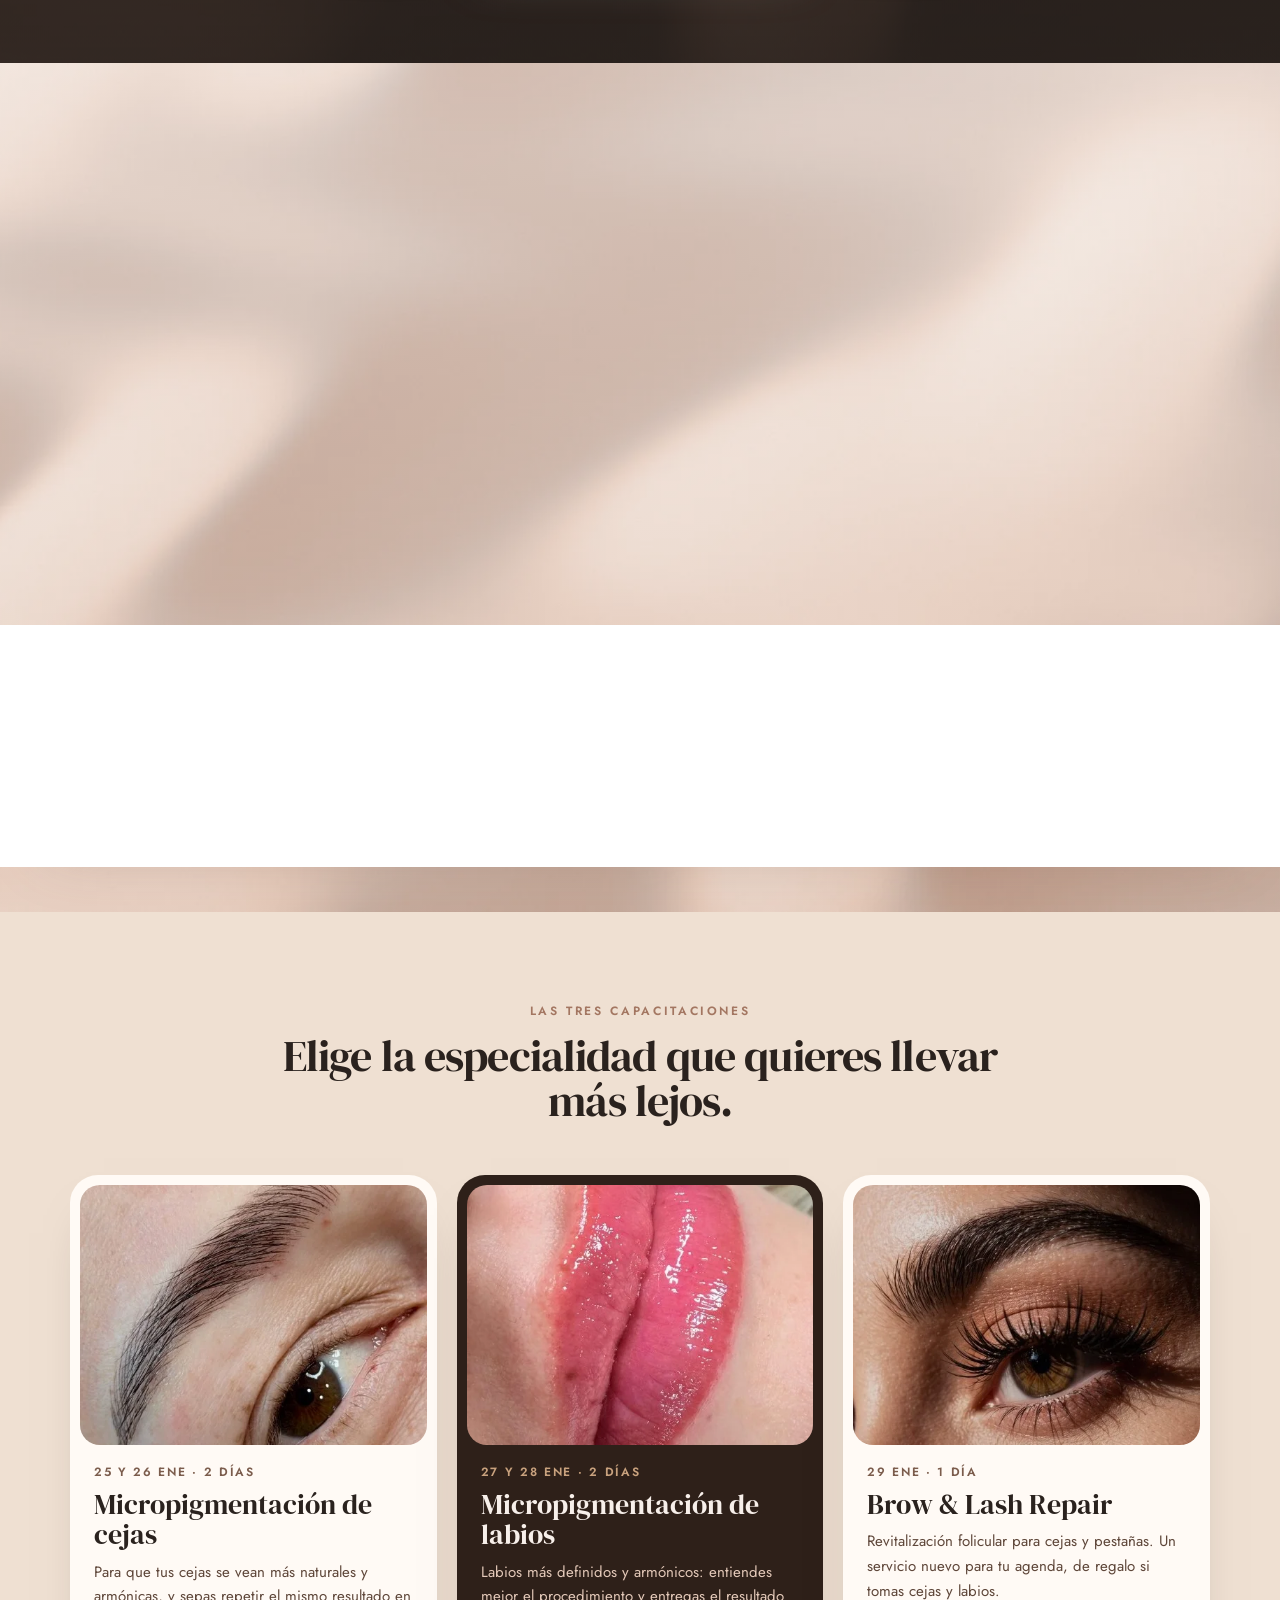
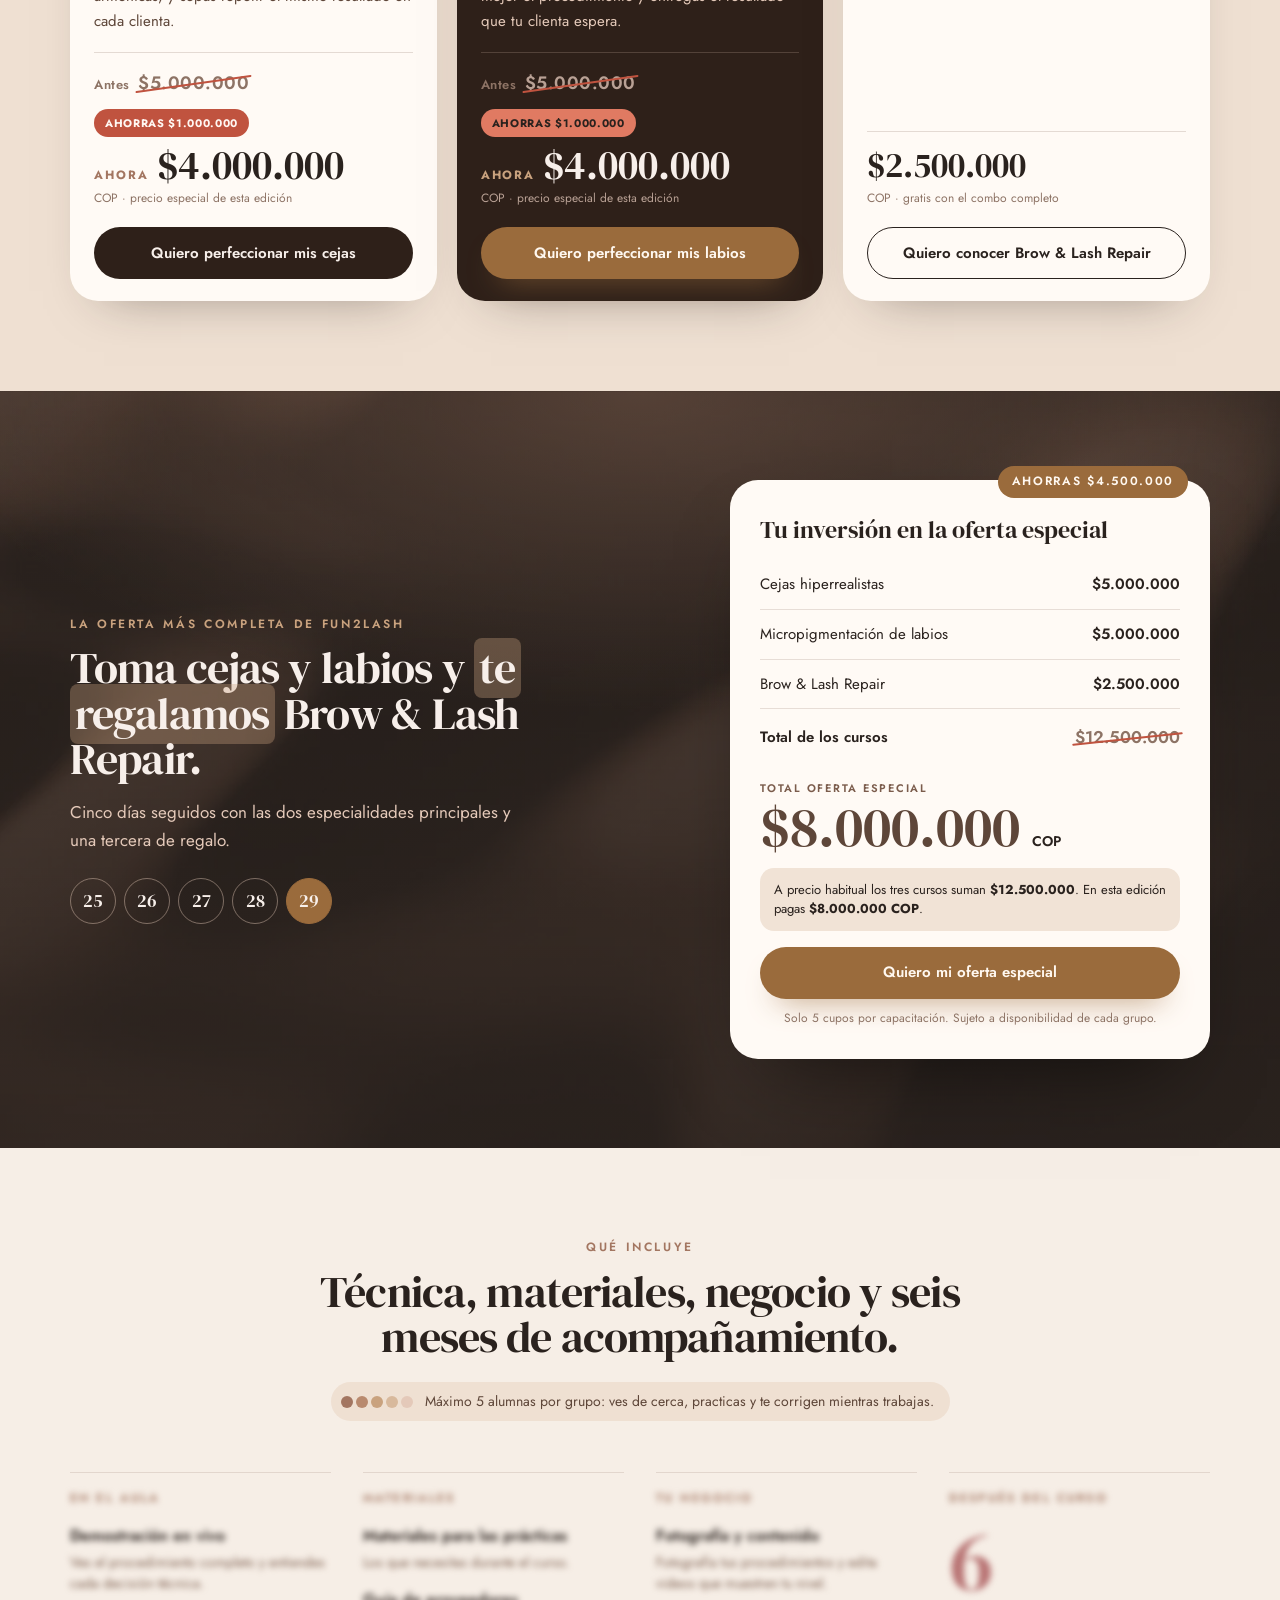
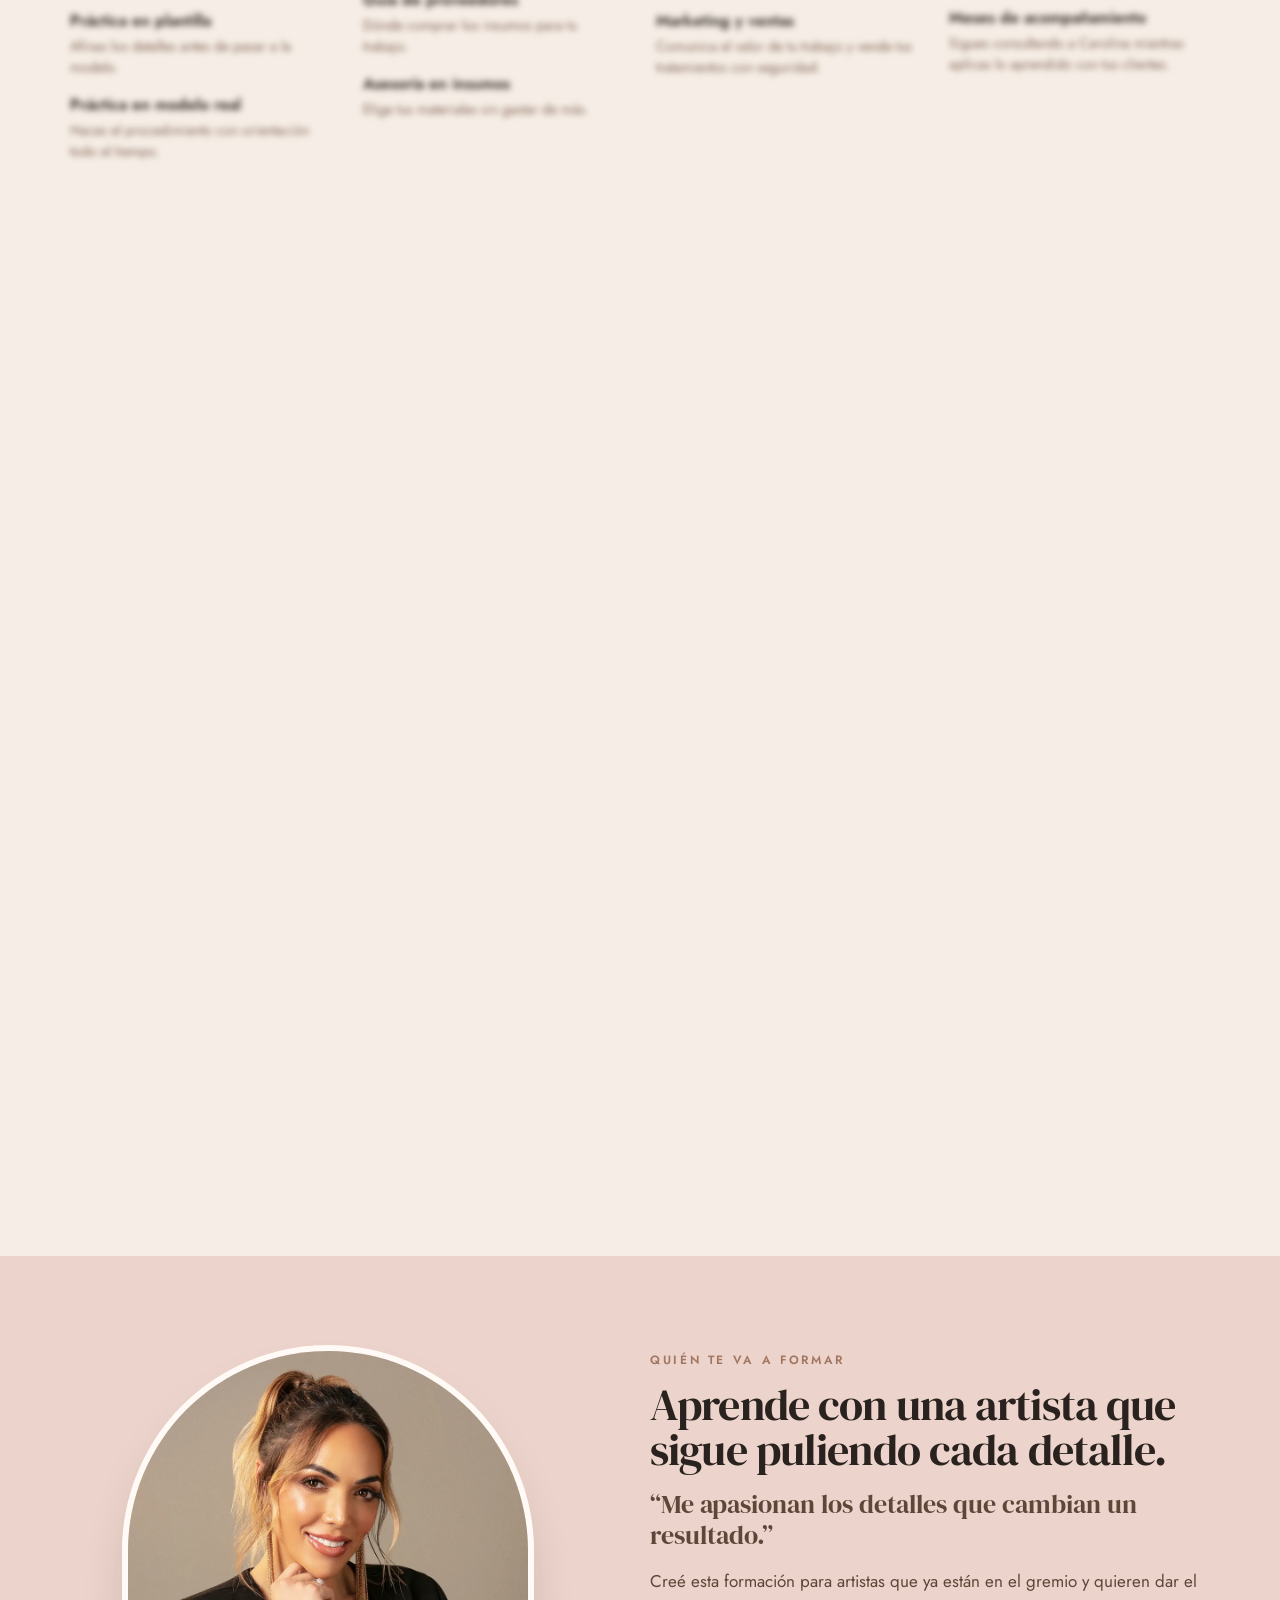
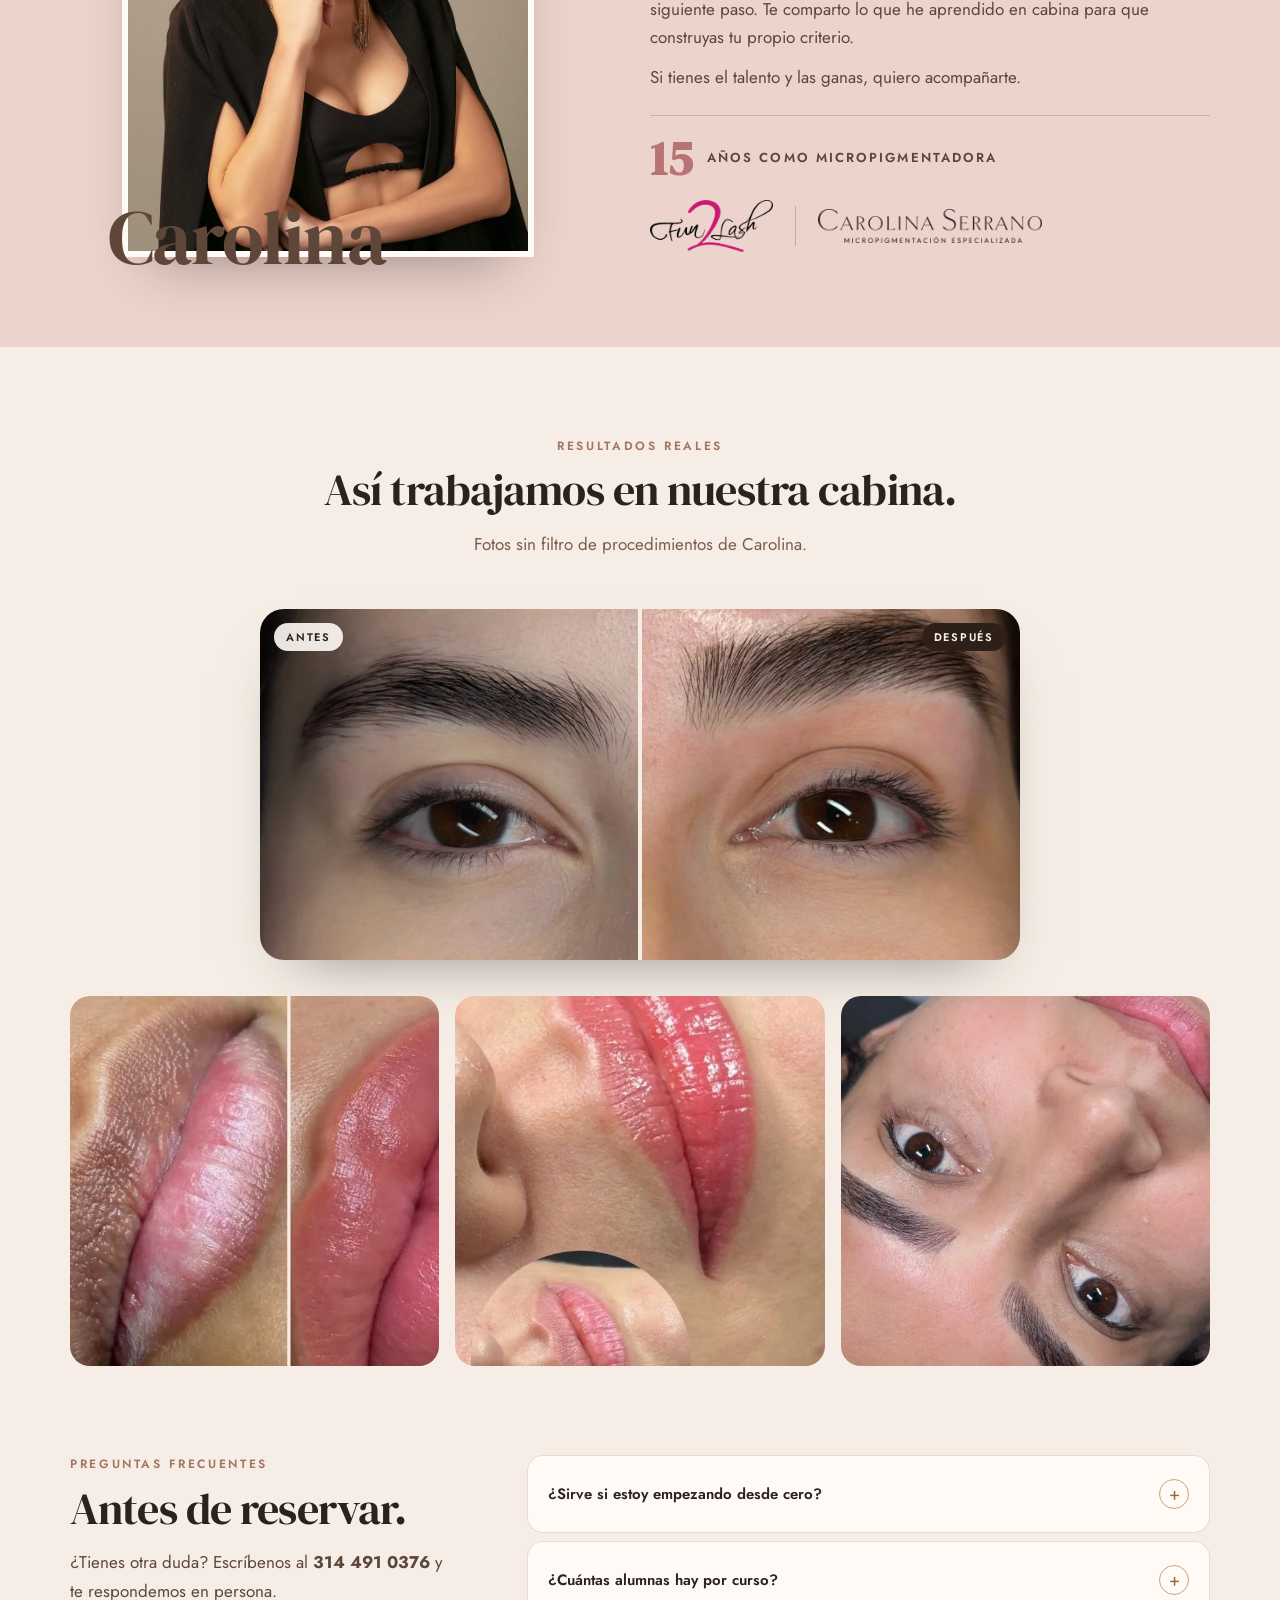
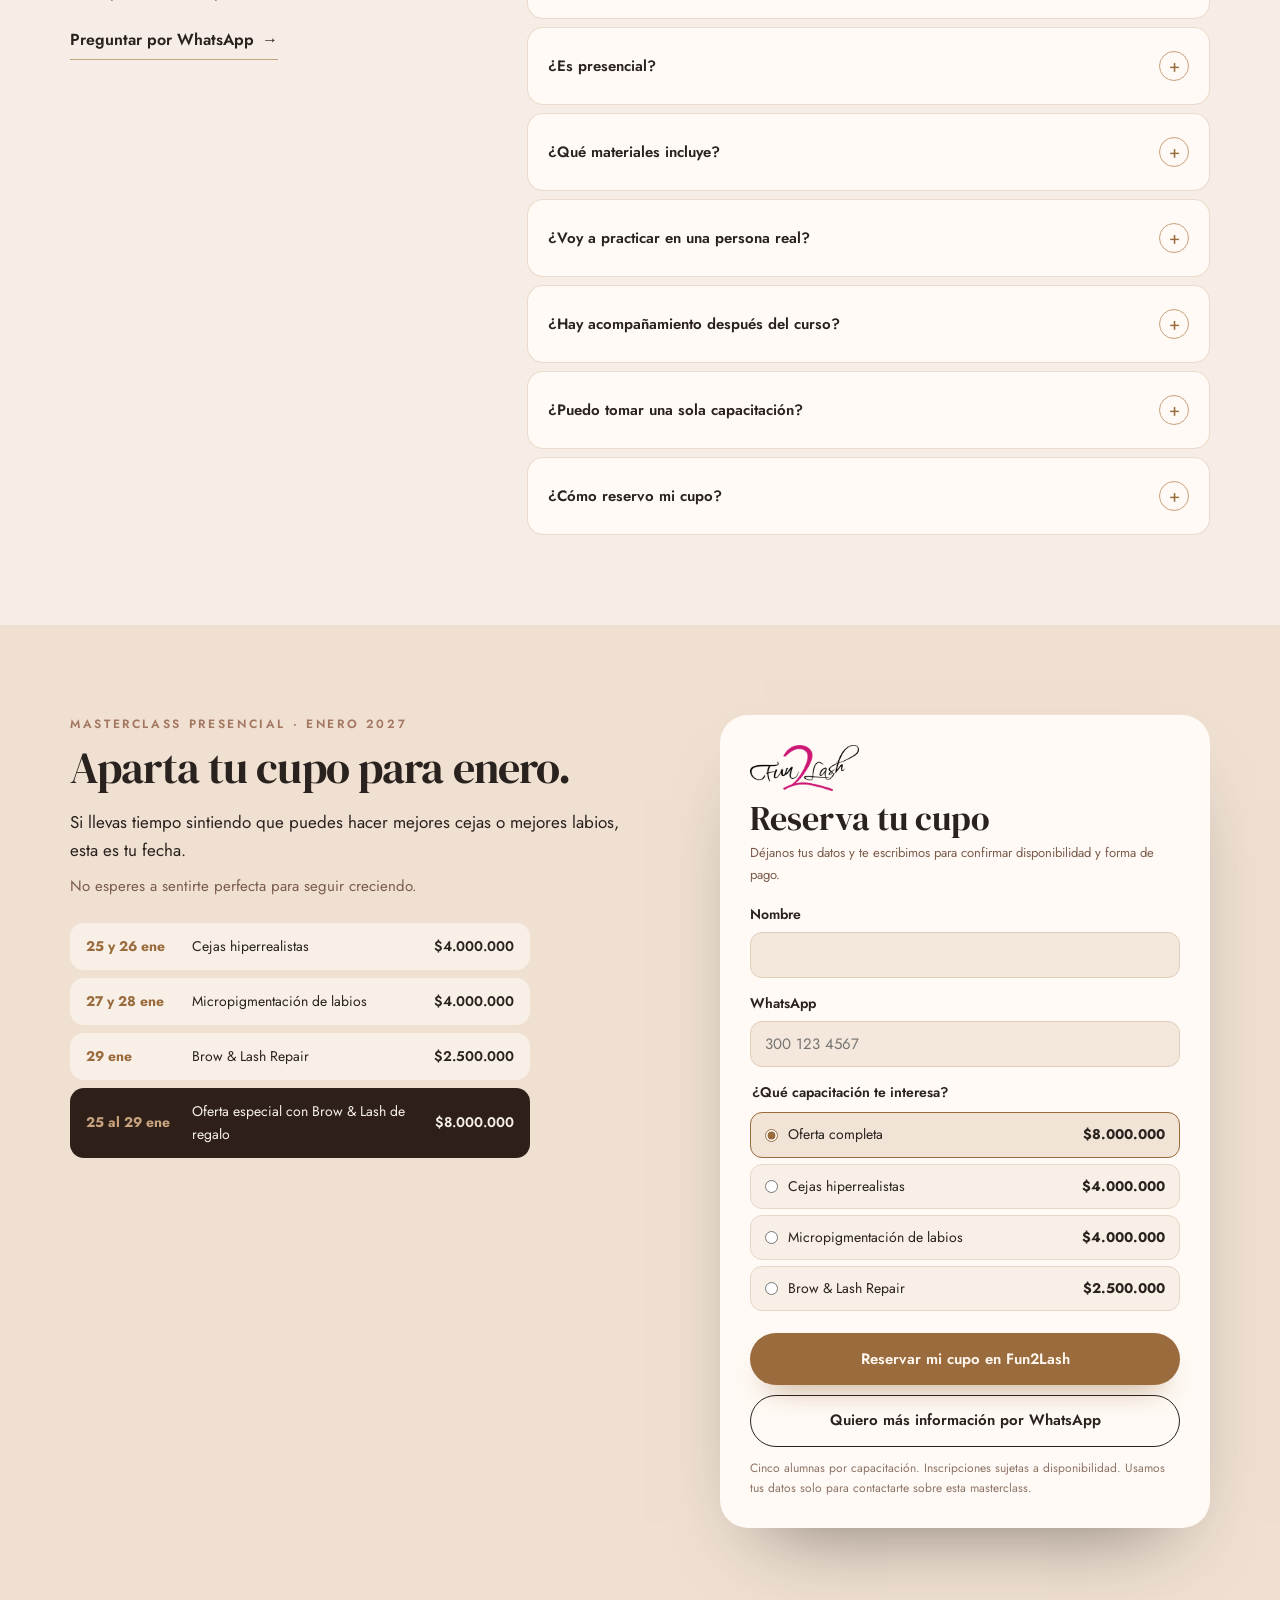
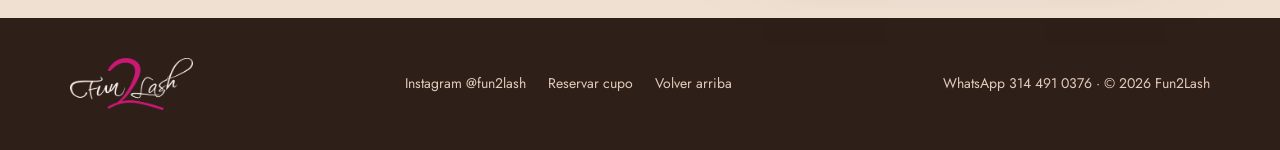
==== commit e4225d9b: "Preview: nuevas respuestas en preguntas frecuentes Co-Authored-By: Claude Opus 5.5 <noreply@anthropi" ====
--- a/preview.html
+++ b/preview.html
@@ -168,6 +168,9 @@
 .fl-faqs summary{display:flex;justify-content:space-between;align-items:center;gap:16px;min-height:56px;padding:10px 20px;font-size:15px;font-weight:600;color:#2A221E}
 .fl-faqs .fl-plus{flex:none;display:flex;align-items:center;justify-content:center;width:28px;height:28px;border-radius:50%;border:1px solid #C9A27E;color:#9A6B3C;font-size:18px;font-weight:400}
 .fl-faqs details p{margin:0;padding:0 20px 18px;font-size:15px;color:#5E4639}
+.fl-faqs details p+p,.fl-faqs details .fl-faq-list+p{margin-top:-6px}
+.fl-faq-list{margin:-8px 0 0;padding:0 20px 14px 40px;font-size:15px;color:#5E4639}.fl-faq-list li{margin:0 0 6px}.fl-faq-list li::marker{color:#C9A27E}
+.fl-faqs details p.fl-faq-note{font-size:14px;color:#7B5C4C}.fl-faq-note strong{color:#2A221E}
 /* reserva */
 .fl-prices{margin:0;padding:0;list-style:none;display:flex;flex-direction:column;gap:8px;max-width:460px}
 .fl-prices li{display:grid;grid-template-columns:96px 1fr auto;align-items:center;gap:10px;padding:12px 16px;border-radius:14px;background:#F8EFE7;font-size:14px}
@@ -489,14 +492,14 @@
 <a class="fl-link" href="https://wa.me/573144910376?text=Hola%20Carolina%2C%20tengo%20una%20pregunta%20sobre%20la%20Masterclass" target="_blank" rel="noopener">Preguntar por WhatsApp <span aria-hidden="true">→</span></a>
 </div>
 <div class="fl-faqs" style="flex: 1 1 480px; min-width: 0;">
-<details class="fl-faq fl-rv"><summary>¿Sirve si estoy empezando desde cero?<span class="fl-plus" aria-hidden="true">+</span></summary><p>No. Es para artistas que ya hacen micropigmentación y quieren perfeccionar su técnica. No es una formación básica.</p></details>
-<details class="fl-faq fl-rv"><summary>¿Cuántas alumnas hay por curso?<span class="fl-plus" aria-hidden="true">+</span></summary><p>Máximo cinco por capacitación, para que tengas espacio de preguntar y practicar.</p></details>
-<details class="fl-faq fl-rv"><summary>¿Es presencial?<span class="fl-plus" aria-hidden="true">+</span></summary><p>Sí. Todas las capacitaciones son presenciales, con demostración en vivo y práctica guiada.</p></details>
-<details class="fl-faq fl-rv"><summary>¿Qué materiales incluye?<span class="fl-plus" aria-hidden="true">+</span></summary><p>Los materiales para las prácticas del curso, una guía de proveedores y asesoría para elegir tus insumos.</p></details>
-<details class="fl-faq fl-rv"><summary>¿Voy a practicar en una persona real?<span class="fl-plus" aria-hidden="true">+</span></summary><p>Sí. Primero en plantilla y luego en modelo real, según la organización de cada capacitación.</p></details>
-<details class="fl-faq fl-rv"><summary>¿Hay acompañamiento después del curso?<span class="fl-plus" aria-hidden="true">+</span></summary><p>Sí, seis meses. Los canales y las condiciones se informan antes de la inscripción.</p></details>
-<details class="fl-faq fl-rv"><summary>¿Puedo tomar una sola capacitación?<span class="fl-plus" aria-hidden="true">+</span></summary><p>Sí. Cejas o labios cuestan $4.000.000 COP cada una. Si tomas las dos, Brow &amp; Lash Repair va de regalo.</p></details>
-<details class="fl-faq fl-rv"><summary>¿Cómo reservo mi cupo?<span class="fl-plus" aria-hidden="true">+</span></summary><p>Llena el formulario de abajo o escríbenos por WhatsApp: te confirmamos disponibilidad, condiciones de pago y el proceso de reserva.</p></details>
+<details class="fl-faq fl-rv"><summary>¿Sirve si estoy empezando desde cero?<span class="fl-plus" aria-hidden="true">+</span></summary><p>¡Sí! Nuestras capacitaciones están diseñadas tanto para especialistas que desean perfeccionar y actualizar su técnica como para quienes quieren comenzar desde cero. Aprenderás todo paso a paso: fundamentos de micropigmentación, métodos, agujas, pigmentos, tipos de piel, profundidad, diseño y ejecución de la técnica.</p></details>
+<details class="fl-faq fl-rv"><summary>¿Cuántas alumnas hay por curso?<span class="fl-plus" aria-hidden="true">+</span></summary><p>Trabajamos con grupos de máximo 5 alumnas por capacitación. Esto nos permite ofrecer una formación semipersonalizada, resolver todas tus dudas y brindarte un acompañamiento mucho más cercano durante cada práctica.</p></details>
+<details class="fl-faq fl-rv"><summary>¿Es presencial?<span class="fl-plus" aria-hidden="true">+</span></summary><p>¡Sí! Nuestras masterclasses son 100% presenciales. Son técnicas que requieren un alto nivel de precisión, práctica y supervisión directa, por lo que consideramos indispensable el aprendizaje presencial.</p></details>
+<details class="fl-faq fl-rv"><summary>¿Qué materiales incluye?<span class="fl-plus" aria-hidden="true">+</span></summary><p>Incluye todos los materiales e insumos necesarios para las prácticas, plantillas, pigmentos, memorias del curso, certificado de asistencia, almuerzos y coffee breaks. Además, recibirás nuestro directorio de proveedores con descuentos especiales por ser alumna.</p><p class="fl-faq-note"><strong>Importante:</strong> la capacitación no incluye kit de trabajo.</p></details>
+<details class="fl-faq fl-rv"><summary>¿Voy a practicar en una persona real?<span class="fl-plus" aria-hidden="true">+</span></summary><p>¡Sí! Tendrás una demostración en vivo realizada por mí, que podrás grabar y fotografiar durante todo el procedimiento. Además, realizarás prácticas en papel, plantillas y modelos reales, siempre con nuestra supervisión.</p></details>
+<details class="fl-faq fl-rv"><summary>¿Hay acompañamiento después del curso?<span class="fl-plus" aria-hidden="true">+</span></summary><p>¡Por supuesto! Tendrás 6 meses de acompañamiento continuo para resolver dudas, recibir orientación y apoyarte durante tus primeros procedimientos y cuando estés trabajando con tus propias pacientes.</p></details>
+<details class="fl-faq fl-rv"><summary>¿Puedo tomar una sola capacitación?<span class="fl-plus" aria-hidden="true">+</span></summary><p>¡Claro que sí! Puedes elegir la formación que más te interese:</p><ul class="fl-faq-list"><li><strong>Micropigmentación de cejas:</strong> precio especial de $4.000.000 (precio habitual $5.000.000).</li><li><strong>Micropigmentación de labios:</strong> precio especial de $4.000.000 (precio habitual $5.000.000).</li><li><strong>Brow &amp; Lash Repair:</strong> $2.500.000.</li></ul><p>Y tenemos un beneficio especial: si reservas las capacitaciones de cejas y labios, ¡recibes Brow &amp; Lash Repair completamente <strong>GRATIS</strong>!</p></details>
+<details class="fl-faq fl-rv"><summary>¿Cómo reservo mi cupo?<span class="fl-plus" aria-hidden="true">+</span></summary><p>Es muy sencillo. Solo debes realizar un abono de $1.000.000 para asegurar tu lugar. El saldo restante lo cancelas el primer día de la capacitación.</p></details>
 </div>
 </div>
 </section>
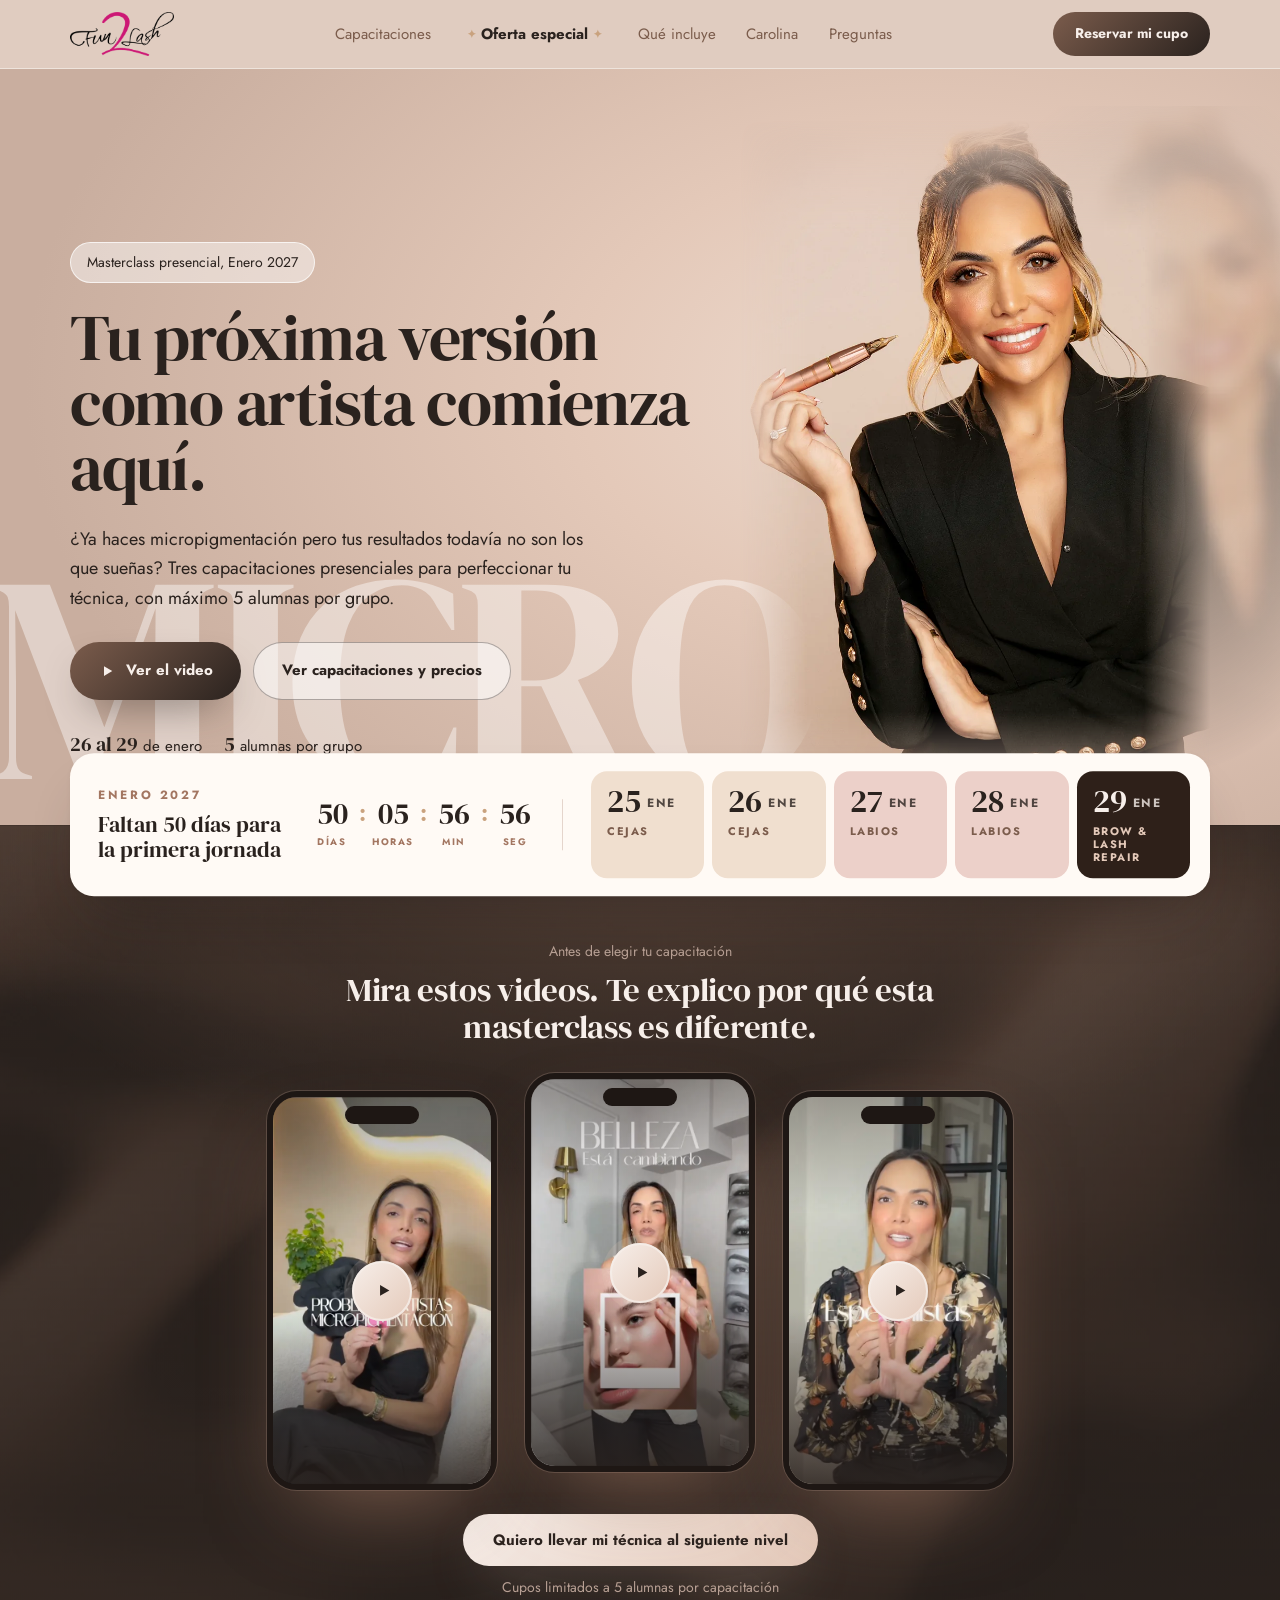
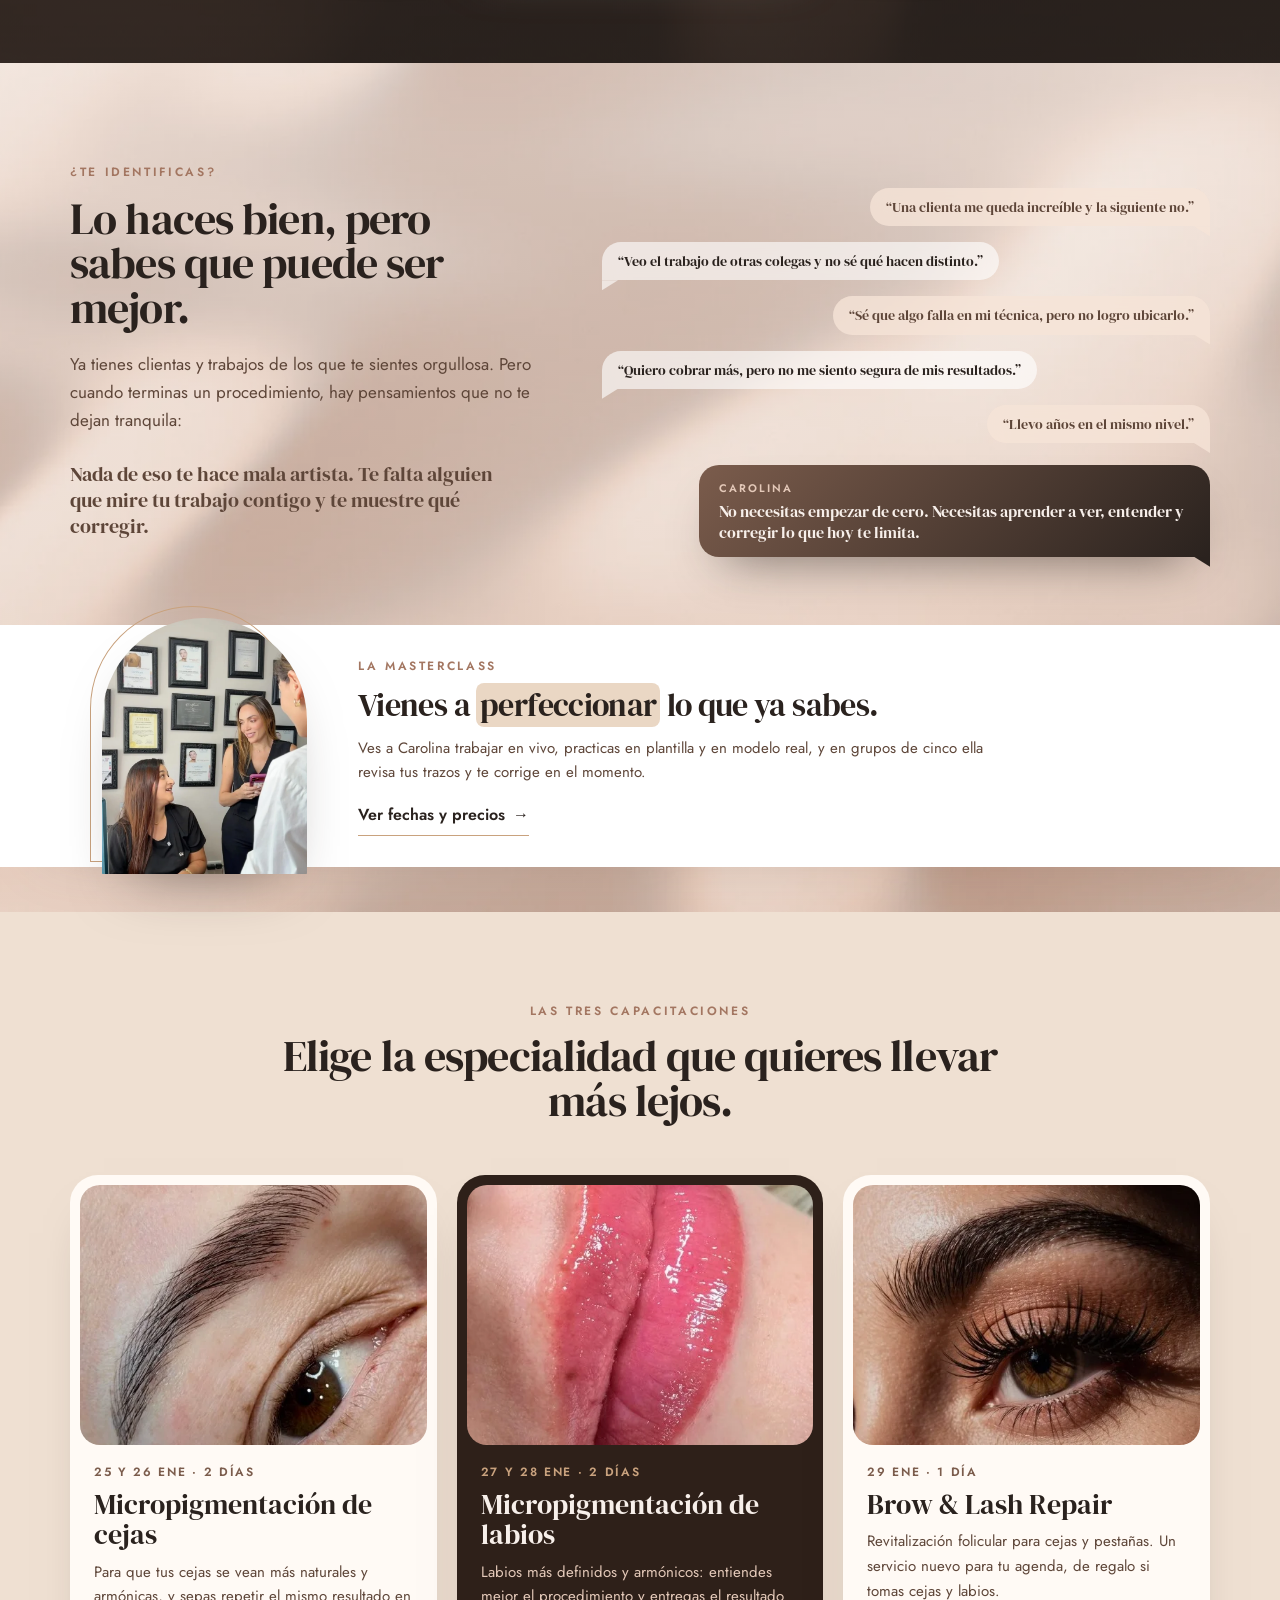
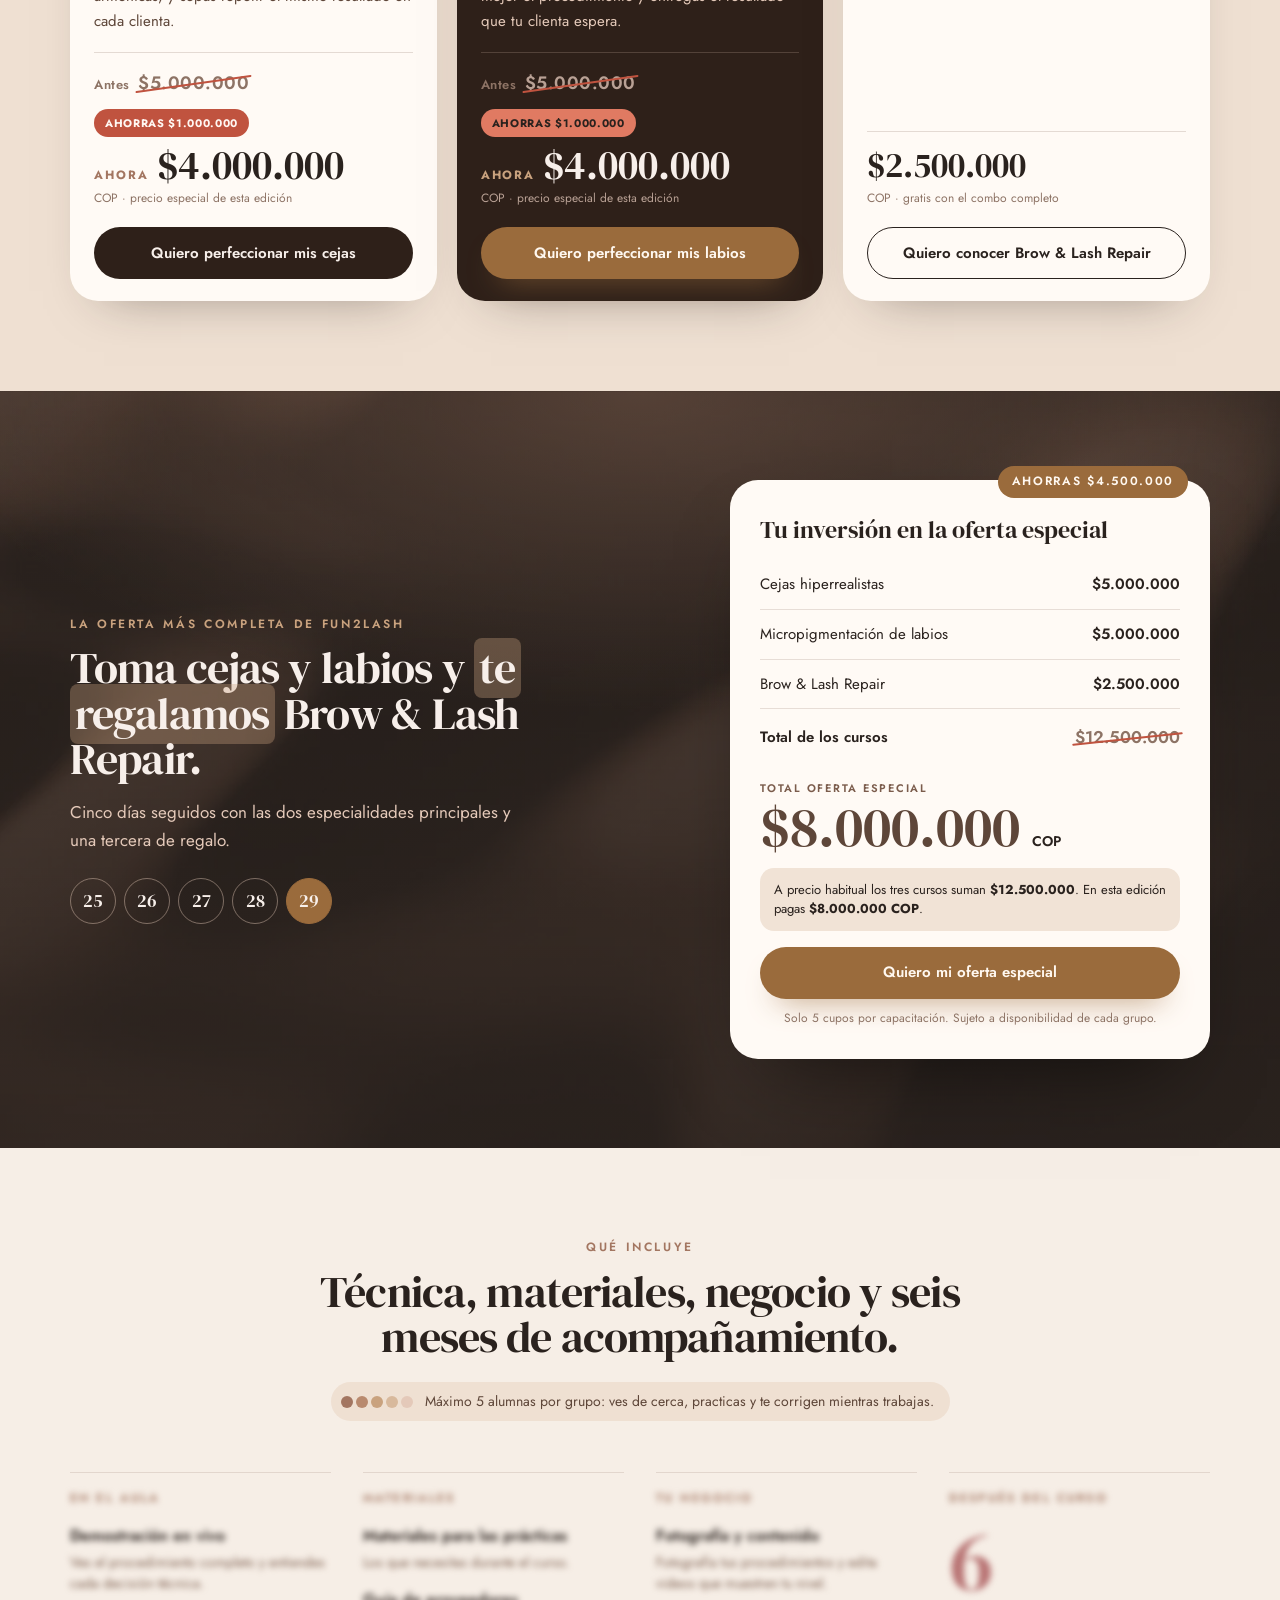
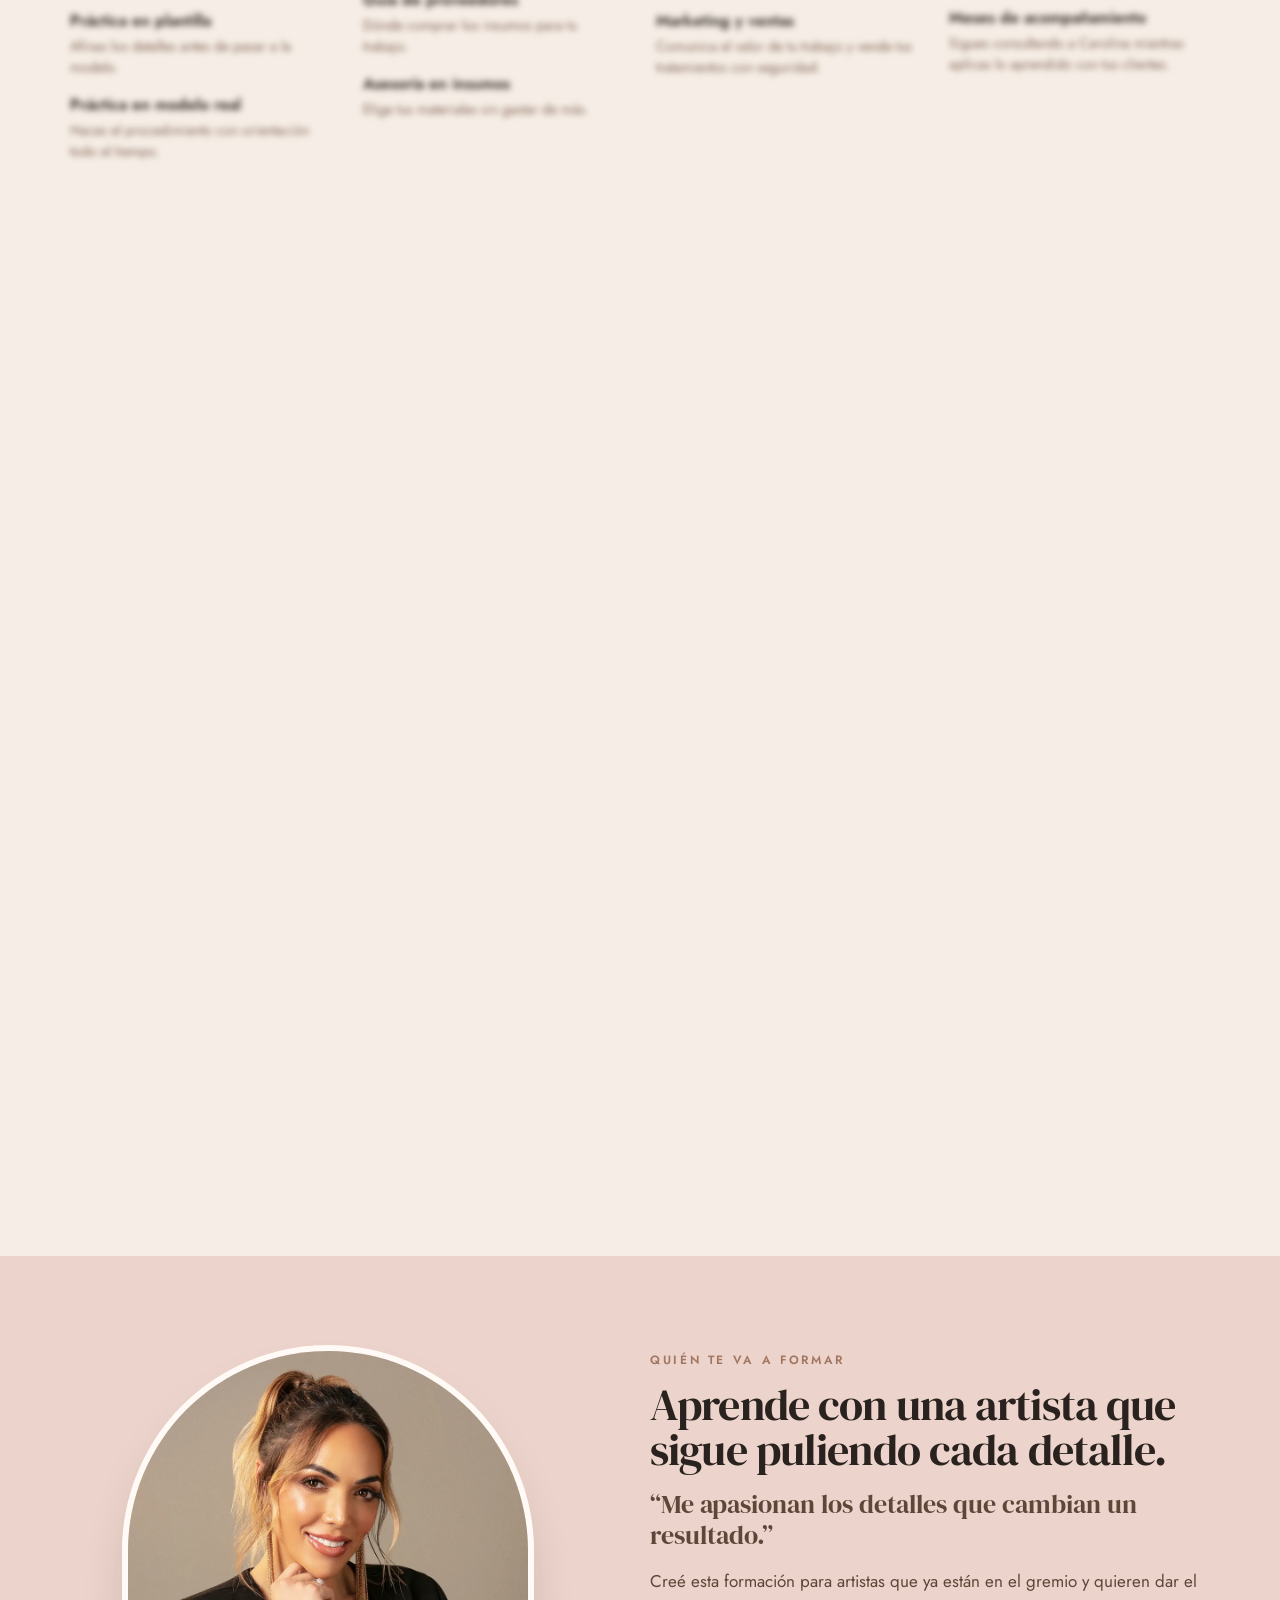
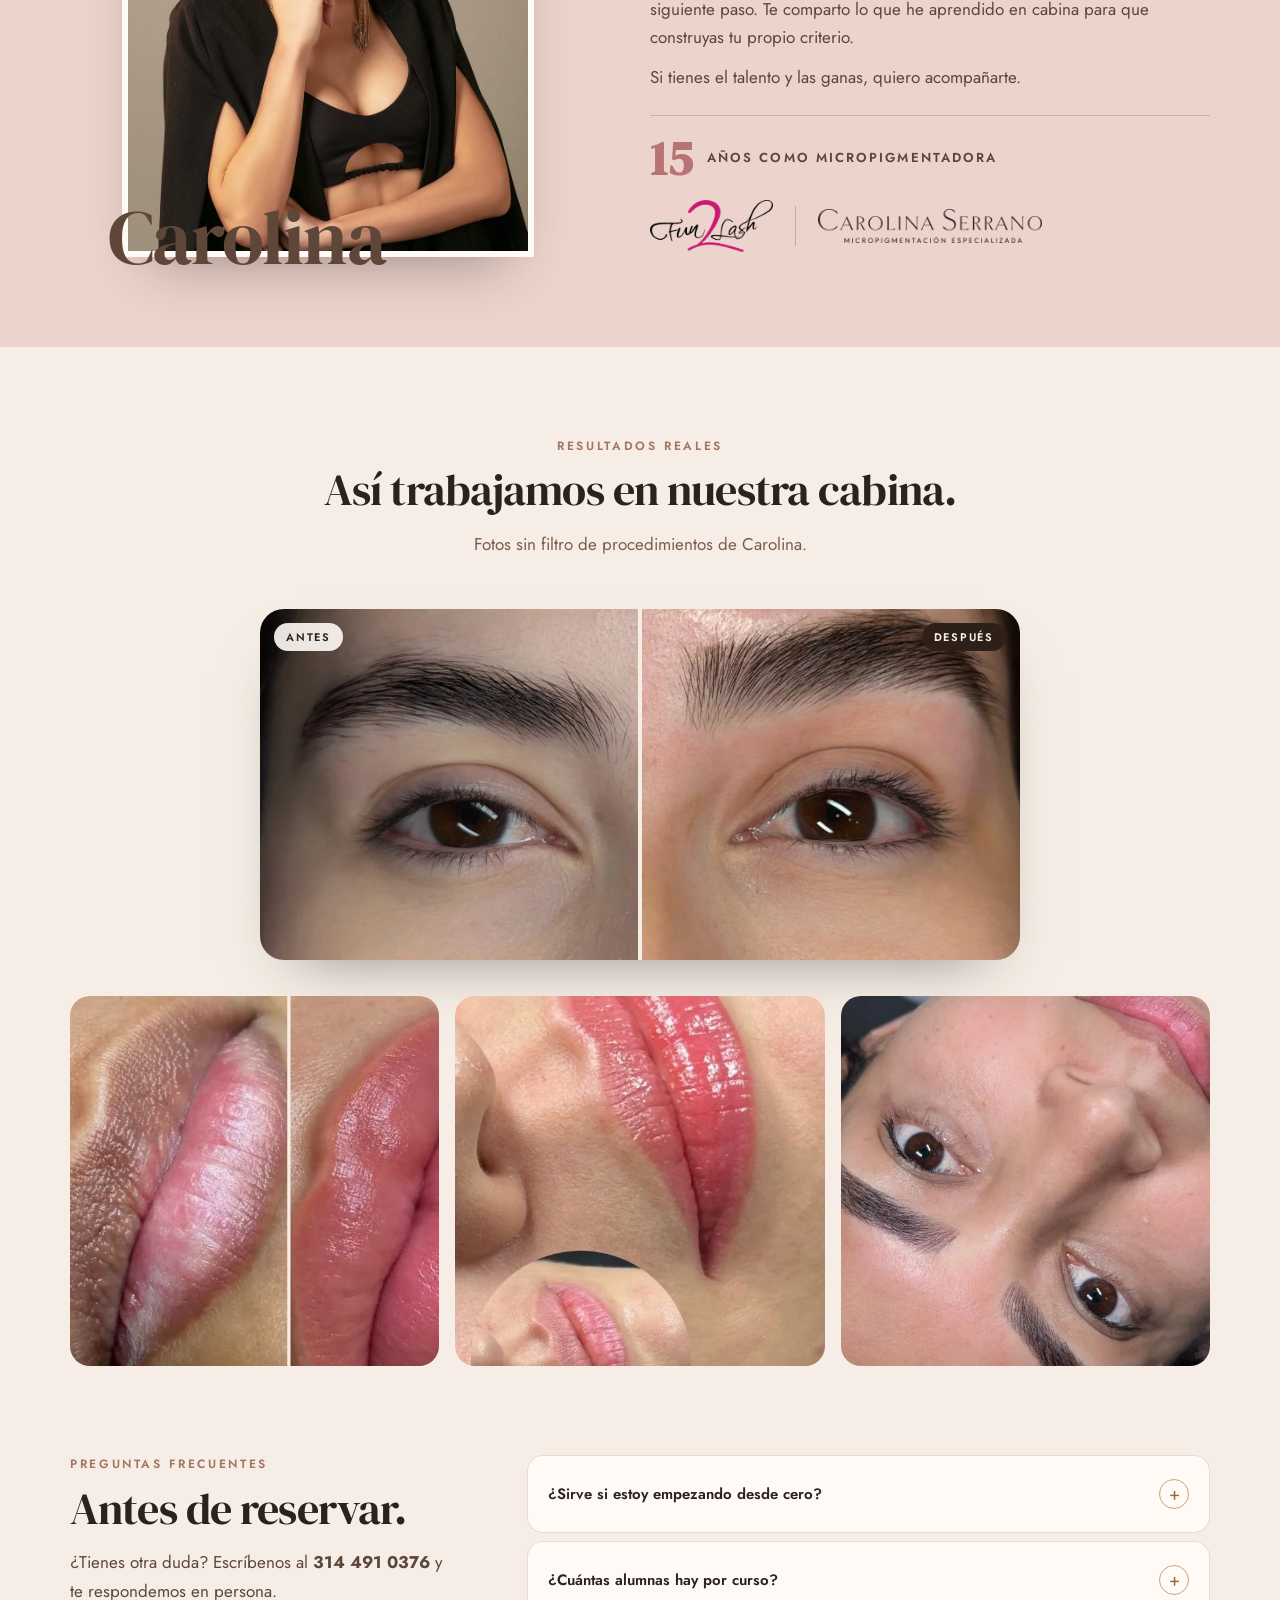
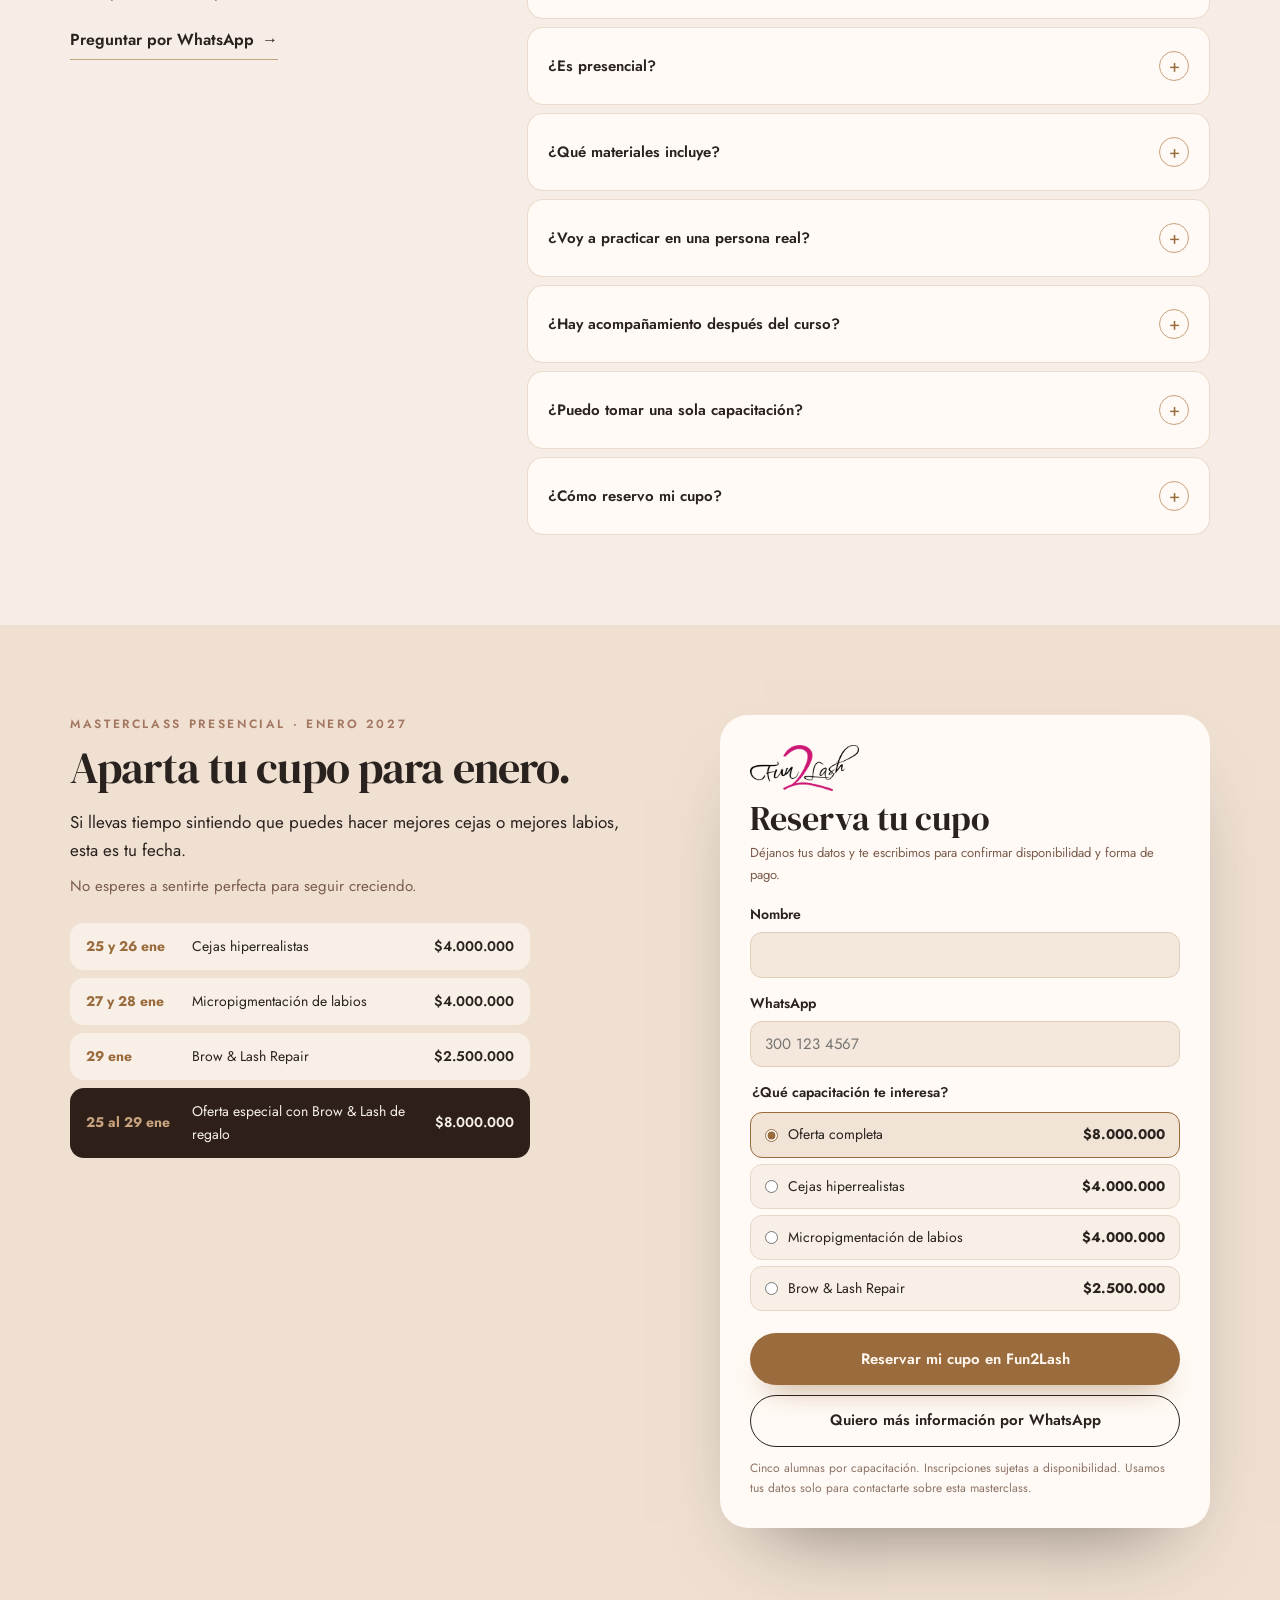
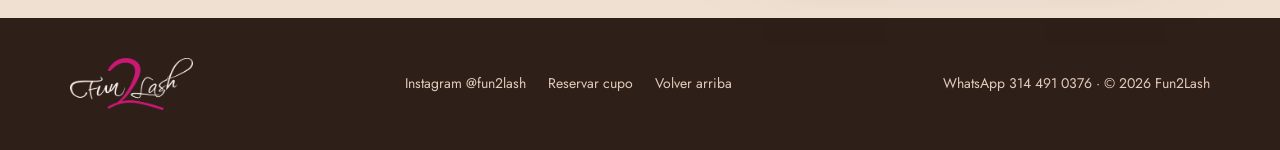
==== commit ef06c52a: "Preview: los tres videos verticales de Carolina en la sección de video Co-Authored-By: Claude Opus 5" ====
--- a/preview.html
+++ b/preview.html
@@ -210,8 +210,10 @@
 .fl-phone{position:relative;flex:0 0 auto;width:clamp(200px,17vw,260px);aspect-ratio:9/16;border-radius:30px;overflow:hidden;background:#3A2E28;border:6px solid #1E1714;box-shadow:0 40px 90px -36px rgba(163,118,97,.7),0 0 0 1px rgba(228,201,185,.2);transition:transform .35s cubic-bezier(.22,.7,.2,1)}
 .fl-phone:nth-child(2){transform:translateY(-18px)}
 .fl-phone:hover{transform:translateY(-6px)}.fl-phone:nth-child(2):hover{transform:translateY(-24px)}
-.fl-phone img{position:absolute;inset:0;width:100%;height:100%;object-fit:cover}
 .fl-phone::after{content:"";position:absolute;inset:0;background:linear-gradient(180deg,rgba(42,34,30,.35) 0%,rgba(42,34,30,0) 30%,rgba(42,34,30,0) 55%,rgba(42,34,30,.85) 100%);pointer-events:none}
+.fl-phone video{position:absolute;inset:0;width:100%;height:100%;object-fit:cover;background:#1E1714}
+.fl-phone.is-playing::after,.fl-phone.is-playing .fl-phone-play{opacity:0;pointer-events:none}
+.fl-phone-play{transition:opacity .25s ease,transform .25s ease}.fl-phone-play:hover{transform:translate(-50%,-50%) scale(1.06)}
 .fl-phone-notch{position:absolute;z-index:2;top:9px;left:50%;transform:translateX(-50%);width:34%;height:18px;border-radius:999px;background:#1E1714}
 .fl-phone-play{position:absolute;z-index:2;left:50%;top:50%;transform:translate(-50%,-50%);width:60px;height:60px;border-radius:50%;border:0;background:linear-gradient(135deg,#F7EFEA,#E4C9B9);display:flex;align-items:center;justify-content:center;cursor:pointer;box-shadow:0 0 0 8px rgba(228,201,185,.18)}
 .fl-phone-play svg{width:36%;height:36%;margin-left:6%}
@@ -304,9 +306,9 @@
 <h2 class="fl-rv" style="margin: 0 auto 24px; max-width: 20em; font-family: 'DM Serif Display', Georgia, serif; font-weight: 400; font-size: clamp(26px, 2.6vw, 38px); line-height: 1.12; letter-spacing: -0.01em; color: #F7EFEA;">Mira estos videos. Te explico por qué esta masterclass es diferente.</h2>
 </div>
 <div class="fl-rv fl-phones" role="list" aria-label="Videos de Carolina">
-<div class="fl-phone" role="listitem"><img src="img/video-portada.webp" alt="" loading="lazy" style="object-position: center 30%;"><span class="fl-phone-notch" aria-hidden="true"></span><button type="button" class="fl-play fl-phone-play" aria-label="Reproducir el video 1 de Carolina"><svg viewBox="0 0 24 24" aria-hidden="true"><path d="M7 4.5 v15 l13 -7.5 z" fill="#2A221E"></path></svg></button><p class="fl-phone-cap">[Link del video 1]</p></div>
-<div class="fl-phone" role="listitem"><img src="img/carolina-clase.webp" alt="" loading="lazy" style="object-position: center 30%;"><span class="fl-phone-notch" aria-hidden="true"></span><button type="button" class="fl-play fl-phone-play" aria-label="Reproducir el video 2 de Carolina"><svg viewBox="0 0 24 24" aria-hidden="true"><path d="M7 4.5 v15 l13 -7.5 z" fill="#2A221E"></path></svg></button><p class="fl-phone-cap">[Link del video 2]</p></div>
-<div class="fl-phone" role="listitem"><img src="img/cap-cejas.webp" alt="" loading="lazy" style="object-position: center;"><span class="fl-phone-notch" aria-hidden="true"></span><button type="button" class="fl-play fl-phone-play" aria-label="Reproducir el video 3 de Carolina"><svg viewBox="0 0 24 24" aria-hidden="true"><path d="M7 4.5 v15 l13 -7.5 z" fill="#2A221E"></path></svg></button><p class="fl-phone-cap">[Link del video 3]</p></div>
+<div class="fl-phone" role="listitem"><video src="video/carolina-1.mp4" poster="video/carolina-1.webp" preload="none" playsinline></video><span class="fl-phone-notch" aria-hidden="true"></span><button type="button" class="fl-play fl-phone-play" aria-label="Reproducir el video 1 de Carolina"><svg viewBox="0 0 24 24" aria-hidden="true"><path d="M7 4.5 v15 l13 -7.5 z" fill="#2A221E"></path></svg></button></div>
+<div class="fl-phone" role="listitem"><video src="video/carolina-2.mp4" poster="video/carolina-2.webp" preload="none" playsinline></video><span class="fl-phone-notch" aria-hidden="true"></span><button type="button" class="fl-play fl-phone-play" aria-label="Reproducir el video 2 de Carolina"><svg viewBox="0 0 24 24" aria-hidden="true"><path d="M7 4.5 v15 l13 -7.5 z" fill="#2A221E"></path></svg></button></div>
+<div class="fl-phone" role="listitem"><video src="video/carolina-3.mp4" poster="video/carolina-3.webp" preload="none" playsinline></video><span class="fl-phone-notch" aria-hidden="true"></span><button type="button" class="fl-play fl-phone-play" aria-label="Reproducir el video 3 de Carolina"><svg viewBox="0 0 24 24" aria-hidden="true"><path d="M7 4.5 v15 l13 -7.5 z" fill="#2A221E"></path></svg></button></div>
 </div>
 <div style="max-width: 680px; margin: 0 auto;">
 <div class="fl-rv" style="margin-top: 24px; display: flex; flex-direction: column; align-items: center; gap: 10px;">
@@ -655,6 +657,23 @@
 })();
 </script>
 <script>
+/* Videos verticales: play/pausa, solo uno a la vez */
+(function(){
+  var phones=[].slice.call(document.querySelectorAll('.fl-phone'));
+  phones.forEach(function(ph){
+    var v=ph.querySelector('video'), b=ph.querySelector('.fl-phone-play'); if(!v||!b) return;
+    b.addEventListener('click',function(){
+      phones.forEach(function(o){var ov=o.querySelector('video'); if(ov&&ov!==v&&!ov.paused) ov.pause();});
+      v.controls=true; v.play();
+    });
+    v.addEventListener('play',function(){ph.classList.add('is-playing');
+      phones.forEach(function(o){var ov=o.querySelector('video'); if(ov&&ov!==v&&!ov.paused) ov.pause();});});
+    v.addEventListener('pause',function(){ if(v.ended||v.currentTime===0){ph.classList.remove('is-playing');v.controls=false;} });
+    v.addEventListener('ended',function(){ph.classList.remove('is-playing');v.controls=false;v.currentTime=0;v.load();});
+  });
+})();
+</script>
+<script>
 /* Marca en el menú la sección que se está viendo */
 (function(){
   var links=[].slice.call(document.querySelectorAll('.fl-nav a'));
